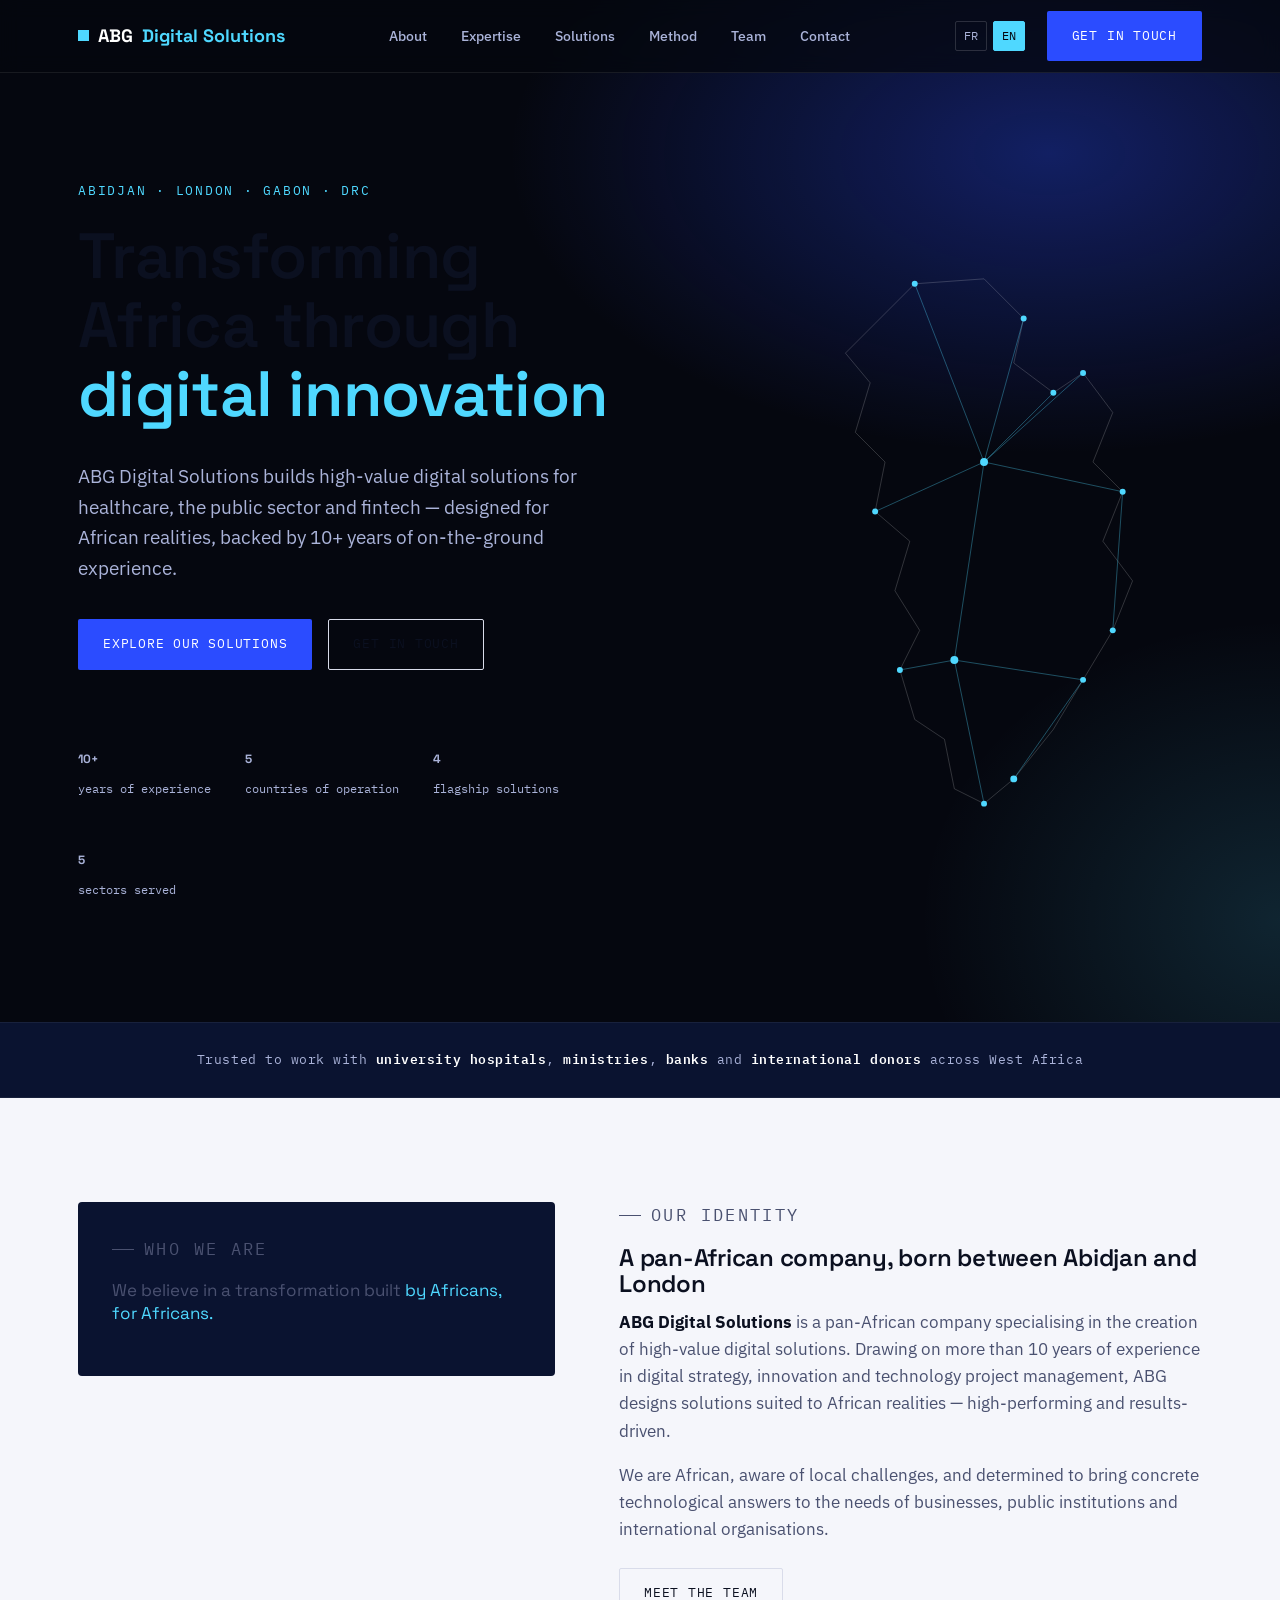
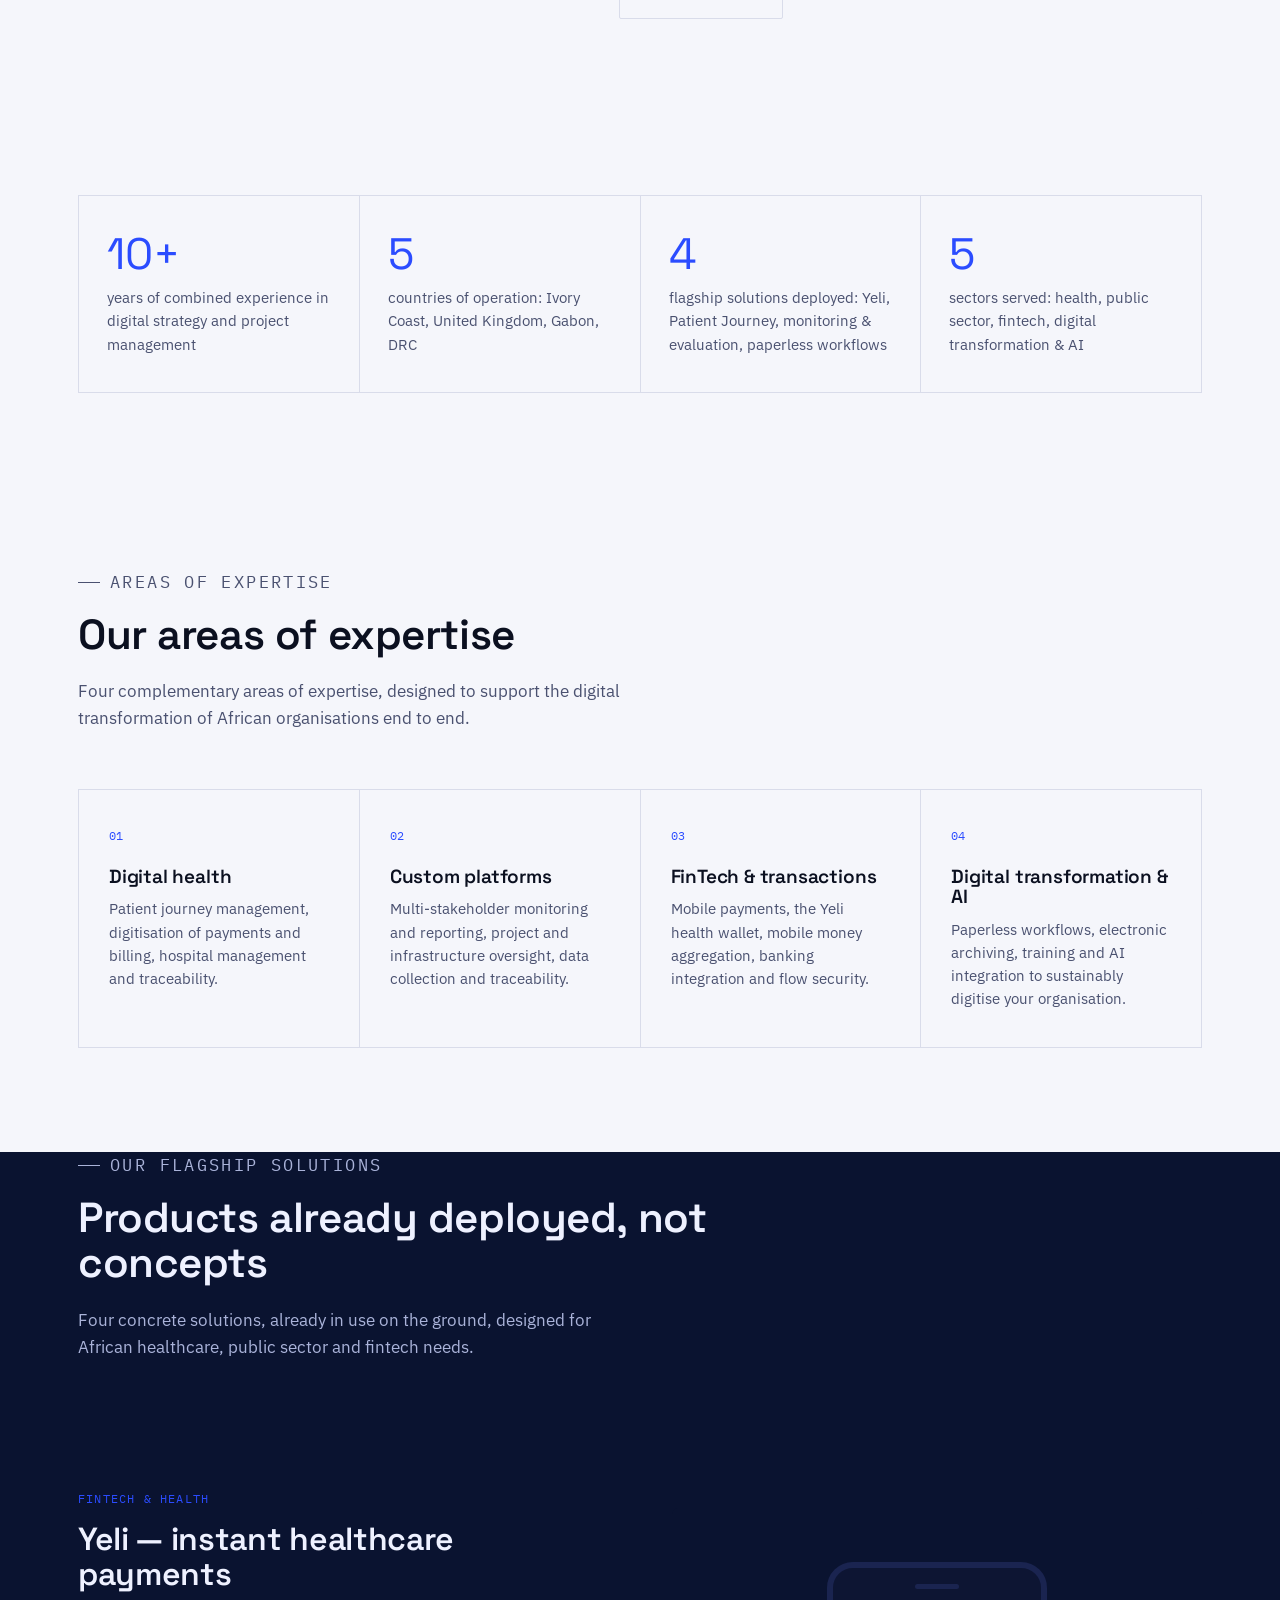
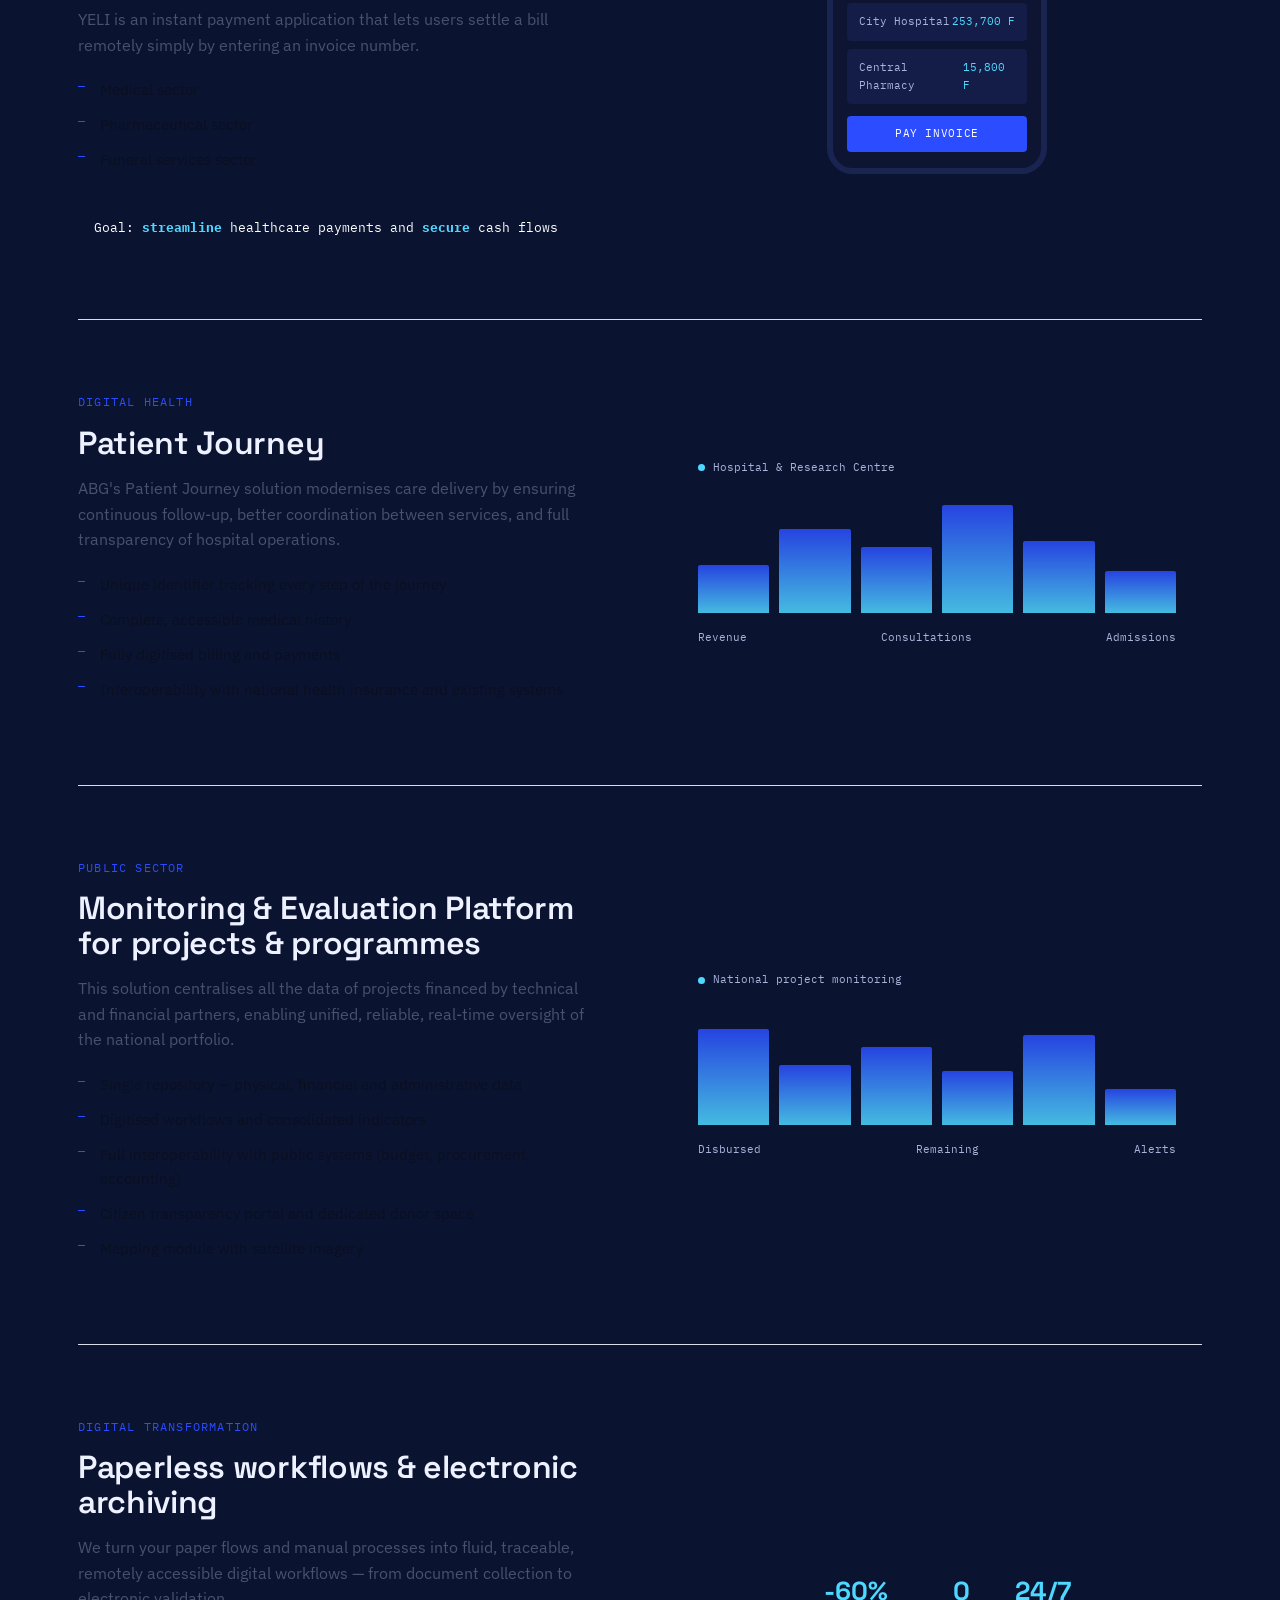
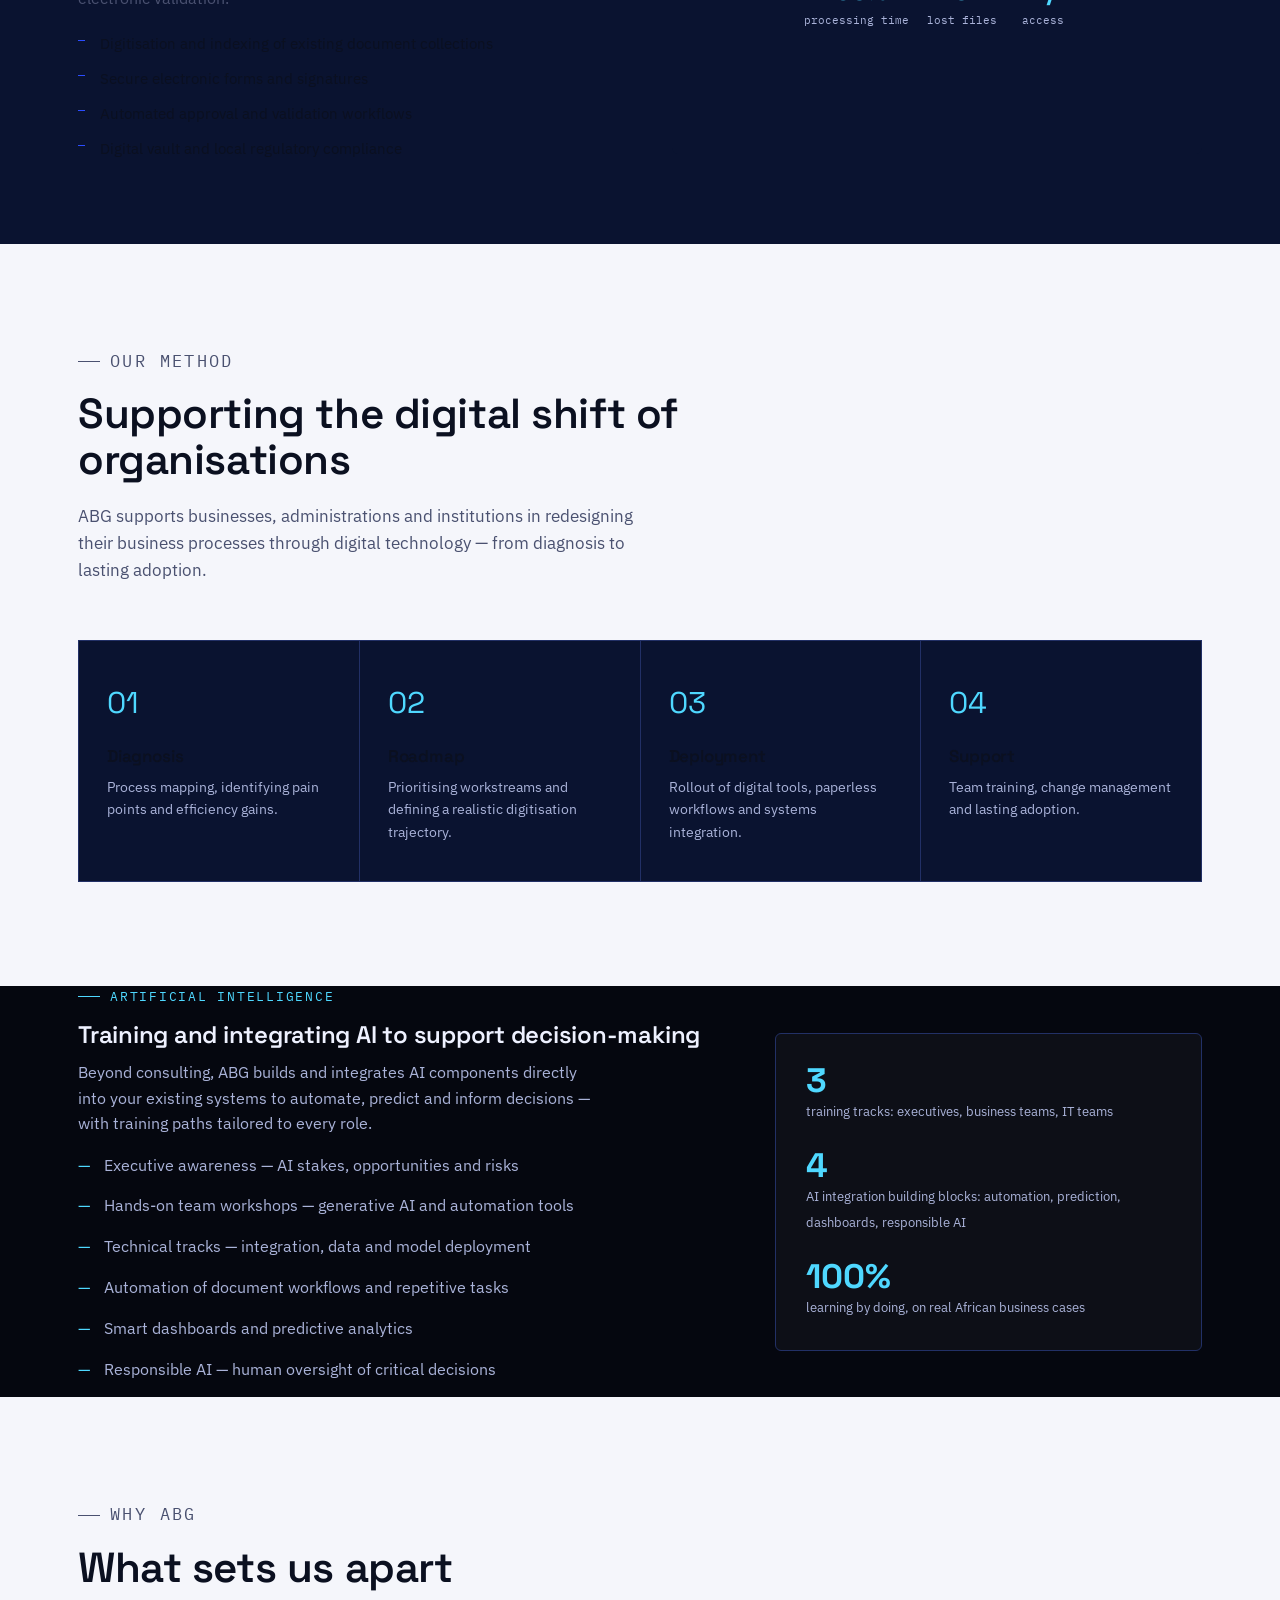
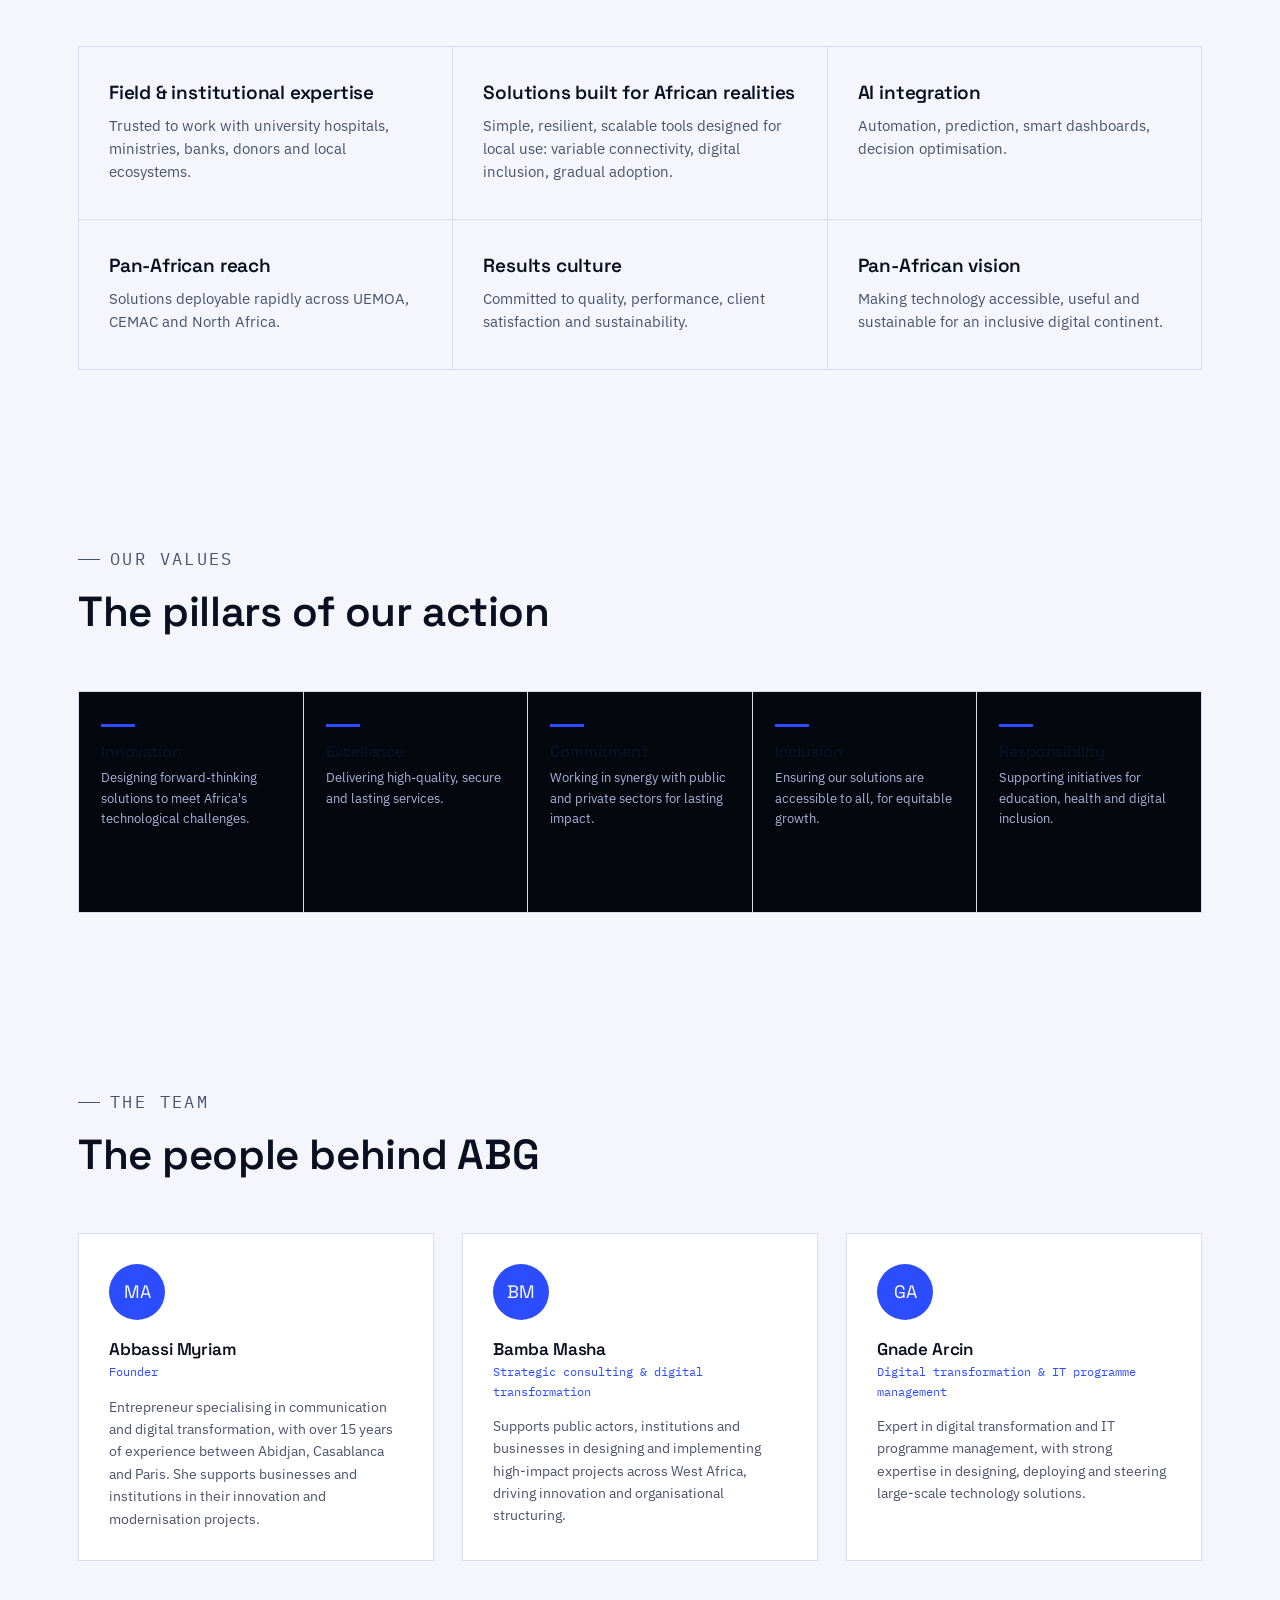
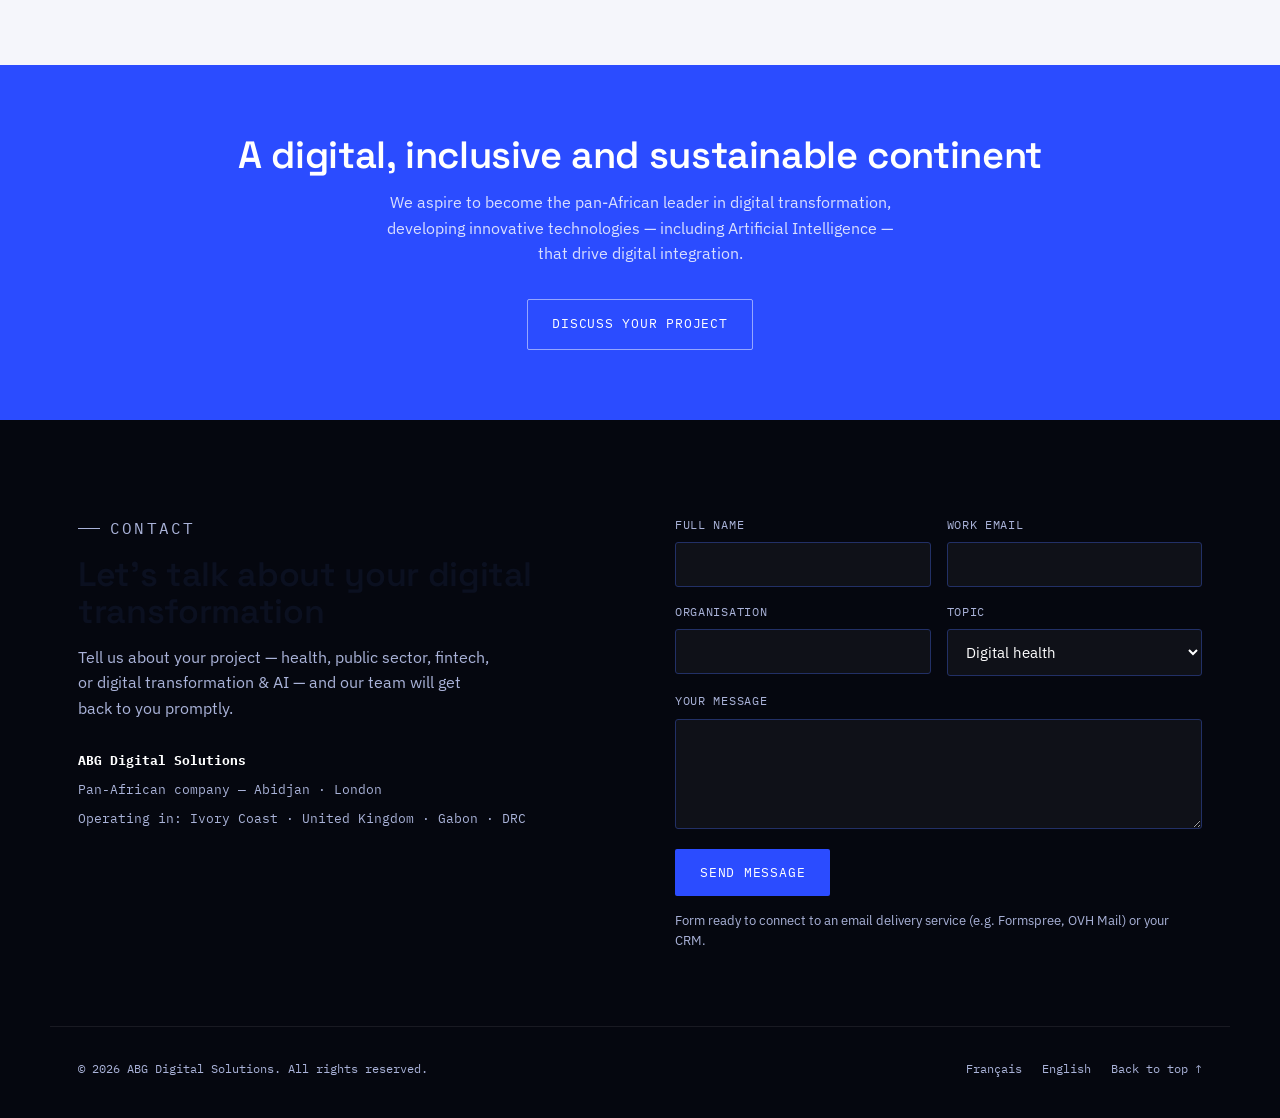
==== en/index.html @ d310ba2c "Add files via upload" ====
<!DOCTYPE html>
<html lang="en">
<head>
<meta charset="UTF-8">
<meta name="viewport" content="width=device-width, initial-scale=1">
<title>ABG Digital Solutions — Pan-African Digital Transformation</title>
<meta name="description" content="ABG Digital Solutions builds high-value digital solutions for healthcare, the public sector and fintech across Africa: Yeli, Patient Journey, monitoring &amp; evaluation platforms, AI and paperless workflows.">
<meta name="keywords" content="digital transformation Africa, digital health Ivory Coast, Yeli payments, patient journey, paperless workflow, electronic archiving, AI Africa, ABG Digital Solutions, Abidjan">
<meta name="robots" content="index, follow">
<meta name="author" content="ABG Digital Solutions">
<link rel="canonical" href="https://www.abgdigitalsolutions.com/en/">
<link rel="alternate" hreflang="fr" href="https://www.abgdigitalsolutions.com/">
<link rel="alternate" hreflang="en" href="https://www.abgdigitalsolutions.com/en/">
<link rel="alternate" hreflang="x-default" href="https://www.abgdigitalsolutions.com/">

<!-- Open Graph -->
<meta property="og:type" content="website">
<meta property="og:site_name" content="ABG Digital Solutions">
<meta property="og:title" content="ABG Digital Solutions — Transforming Africa through Digital Innovation">
<meta property="og:description" content="Digital solutions for healthcare, the public sector and fintech in Africa: Yeli, Patient Journey, monitoring & evaluation, AI and paperless workflows.">
<meta property="og:url" content="https://www.abgdigitalsolutions.com/en/">
<meta property="og:locale" content="en_GB">
<meta property="og:locale:alternate" content="fr_FR">
<meta property="og:image" content="https://www.abgdigitalsolutions.com/assets/img/og-cover.jpg">

<!-- Twitter -->
<meta name="twitter:card" content="summary_large_image">
<meta name="twitter:title" content="ABG Digital Solutions — Transforming Africa through Digital Innovation">
<meta name="twitter:description" content="Digital solutions for healthcare, the public sector and fintech in Africa.">

<link rel="icon" href="/assets/favicon.svg" type="image/svg+xml">
<link rel="preconnect" href="https://fonts.googleapis.com">
<link rel="preconnect" href="https://fonts.gstatic.com" crossorigin>
<link href="https://fonts.googleapis.com/css2?family=Space+Grotesk:wght@500;600;700&family=IBM+Plex+Sans:wght@400;500;600&family=IBM+Plex+Mono:wght@400;500&display=swap" rel="stylesheet">
<link rel="stylesheet" href="/assets/css/style.css">

<script type="application/ld+json">
{
  "@context": "https://schema.org",
  "@type": "Organization",
  "name": "ABG Digital Solutions",
  "alternateName": "ABG",
  "url": "https://www.abgdigitalsolutions.com/en/",
  "logo": "https://www.abgdigitalsolutions.com/assets/img/logo.png",
  "description": "Pan-African company specialising in high-value digital solutions for healthcare, the public sector and fintech.",
  "areaServed": ["Ivory Coast", "United Kingdom", "Gabon", "DRC"],
  "sameAs": []
}
</script>
</head>
<body>

<a class="skip-link" href="#main" style="position:absolute;left:-9999px;top:0;background:#fff;padding:10px;z-index:999">Skip to content</a>

<header class="nav">
  <div class="container nav__inner">
    <a href="#top" class="nav__logo"><span class="nav__mark" aria-hidden="true"></span>ABG <span>Digital Solutions</span></a>
    <nav class="nav__links" aria-label="Main navigation">
      <a href="#about">About</a>
      <a href="#expertise">Expertise</a>
      <a href="#solutions">Solutions</a>
      <a href="#method">Method</a>
      <a href="#team">Team</a>
      <a href="#contact">Contact</a>
    </nav>
    <div class="nav__cta">
      <div class="nav__lang" aria-label="Language selection">
        <a href="/" hreflang="fr" lang="fr">FR</a>
        <a href="/en/" class="is-active" hreflang="en" lang="en">EN</a>
      </div>
      <a href="#contact" class="btn btn-primary">Get in touch</a>
      <button class="nav__toggle" aria-label="Open menu" aria-expanded="false">
        <span></span><span></span><span></span>
      </button>
    </div>
  </div>
</header>

<main id="main">

  <!-- HERO -->
  <section class="hero" id="top">
    <div class="container hero__grid">
      <div>
        <p class="hero__kicker">Abidjan · London · Gabon · DRC</p>
        <h1>Transforming Africa through <em>digital innovation</em></h1>
        <p class="hero__lead">ABG Digital Solutions builds high-value digital solutions for healthcare, the public sector and fintech — designed for African realities, backed by 10+ years of on-the-ground experience.</p>
        <div class="hero__ctas">
          <a href="#solutions" class="btn btn-primary">Explore our solutions</a>
          <a href="#contact" class="btn btn-ghost">Get in touch</a>
        </div>
        <div class="hero__stats">
          <div><strong><span data-count="10" data-suffix="+">10+</span></strong><span>years of experience</span></div>
          <div><strong><span data-count="5">5</span></strong><span>countries of operation</span></div>
          <div><strong><span data-count="4">4</span></strong><span>flagship solutions</span></div>
          <div><strong><span data-count="5">5</span></strong><span>sectors served</span></div>
        </div>
      </div>
      <div class="hero__art" aria-hidden="true">
        <svg class="africa-map" viewBox="0 0 520 560" xmlns="http://www.w3.org/2000/svg">
          <path class="outline" d="M230 20 L300 15 L340 55 L330 100 L370 130 L400 110 L430 150 L410 200 L440 230 L420 280 L450 320 L430 370 L400 420 L370 470 L330 520 L300 545 L270 530 L260 480 L230 460 L215 410 L235 370 L210 330 L225 280 L190 250 L200 200 L170 170 L185 120 L160 90 L190 60 Z"/>
          <g class="links">
            <path class="link" d="M230 20 L300 200 L270 400"/>
            <path class="link" d="M340 55 L300 200 L400 110"/>
            <path class="link" d="M300 200 L440 230 L430 370"/>
            <path class="link" d="M270 400 L400 420 L330 520"/>
            <path class="link" d="M215 410 L270 400 L300 545"/>
            <path class="link" d="M190 250 L300 200 L370 130"/>
          </g>
          <g class="nodes">
            <circle class="node node--pulse" cx="230" cy="20" r="3"/>
            <circle class="node node--pulse" cx="340" cy="55" r="3"/>
            <circle class="node node--pulse" cx="300" cy="200" r="4"/>
            <circle class="node node--pulse" cx="400" cy="110" r="3"/>
            <circle class="node node--pulse" cx="440" cy="230" r="3"/>
            <circle class="node node--pulse" cx="430" cy="370" r="3"/>
            <circle class="node node--pulse" cx="400" cy="420" r="3"/>
            <circle class="node node--pulse" cx="330" cy="520" r="3.5"/>
            <circle class="node node--pulse" cx="270" cy="400" r="4"/>
            <circle class="node node--pulse" cx="215" cy="410" r="3"/>
            <circle class="node node--pulse" cx="190" cy="250" r="3"/>
            <circle class="node node--pulse" cx="370" cy="130" r="3"/>
            <circle class="node node--pulse" cx="300" cy="545" r="3"/>
          </g>
        </svg>
      </div>
    </div>
  </section>

  <div class="trust"><div class="container">Trusted to work with <b>university hospitals</b>, <b>ministries</b>, <b>banks</b> and <b>international donors</b> across West Africa</div></div>

  <!-- ABOUT -->
  <section class="section" id="about">
    <div class="container about">
      <div class="about__figure" data-reveal>
        <p class="eyebrow on-dark">Who we are</p>
        <p class="about__quote">We believe in a transformation built <span>by Africans, for Africans.</span></p>
      </div>
      <div data-reveal>
        <p class="eyebrow">Our identity</p>
        <h2>A pan-African company, born between Abidjan and London</h2>
        <p><strong>ABG Digital Solutions</strong> is a pan-African company specialising in the creation of high-value digital solutions. Drawing on more than 10 years of experience in digital strategy, innovation and technology project management, ABG designs solutions suited to African realities — high-performing and results-driven.</p>
        <p>We are African, aware of local challenges, and determined to bring concrete technological answers to the needs of businesses, public institutions and international organisations.</p>
        <a href="#team" class="btn btn-ghost" style="margin-top:8px;">Meet the team</a>
      </div>
    </div>
  </section>

  <!-- STATS -->
  <section class="section--tight" data-reveal>
    <div class="container">
      <div class="stat-strip">
        <div class="stat-strip__item"><div class="stat-strip__num">10+</div><div class="stat-strip__label">years of combined experience in digital strategy and project management</div></div>
        <div class="stat-strip__item"><div class="stat-strip__num">5</div><div class="stat-strip__label">countries of operation: Ivory Coast, United Kingdom, Gabon, DRC</div></div>
        <div class="stat-strip__item"><div class="stat-strip__num">4</div><div class="stat-strip__label">flagship solutions deployed: Yeli, Patient Journey, monitoring &amp; evaluation, paperless workflows</div></div>
        <div class="stat-strip__item"><div class="stat-strip__num">5</div><div class="stat-strip__label">sectors served: health, public sector, fintech, digital transformation &amp; AI</div></div>
      </div>
    </div>
  </section>

  <!-- EXPERTISE -->
  <section class="section" id="expertise">
    <div class="container">
      <div class="section-head" data-reveal>
        <p class="eyebrow">Areas of expertise</p>
        <h2>Our areas of expertise</h2>
        <p>Four complementary areas of expertise, designed to support the digital transformation of African organisations end to end.</p>
      </div>
      <div class="grid-4" data-reveal>
        <div class="expert-card"><span class="num">01</span><h3>Digital health</h3><p>Patient journey management, digitisation of payments and billing, hospital management and traceability.</p></div>
        <div class="expert-card"><span class="num">02</span><h3>Custom platforms</h3><p>Multi-stakeholder monitoring and reporting, project and infrastructure oversight, data collection and traceability.</p></div>
        <div class="expert-card"><span class="num">03</span><h3>FinTech &amp; transactions</h3><p>Mobile payments, the Yeli health wallet, mobile money aggregation, banking integration and flow security.</p></div>
        <div class="expert-card"><span class="num">04</span><h3>Digital transformation &amp; AI</h3><p>Paperless workflows, electronic archiving, training and AI integration to sustainably digitise your organisation.</p></div>
      </div>
    </div>
  </section>

  <!-- SOLUTIONS -->
  <section class="section--dark on-dark" id="solutions">
    <div class="container">
      <div class="section-head on-dark" data-reveal>
        <p class="eyebrow">Our flagship solutions</p>
        <h2>Products already deployed, not concepts</h2>
        <p>Four concrete solutions, already in use on the ground, designed for African healthcare, public sector and fintech needs.</p>
      </div>

      <div class="solution" data-reveal>
        <div class="solution__content">
          <span class="solution__tag">FinTech &amp; health</span>
          <h3>Yeli — instant healthcare payments</h3>
          <p>YELI is an instant payment application that lets users settle a bill remotely simply by entering an invoice number.</p>
          <ul>
            <li>Medical sector</li>
            <li>Pharmaceutical sector</li>
            <li>Funeral services sector</li>
          </ul>
          <span class="solution__badge">Goal: <b>streamline</b> healthcare payments and <b>secure</b> cash flows</span>
        </div>
        <div class="solution__visual mock">
          <div class="mock-phone">
            <div class="mock-phone__notch"></div>
            <div class="mock-phone__row"><span>City Hospital</span><span>253,700 F</span></div>
            <div class="mock-phone__row"><span>Central Pharmacy</span><span>15,800 F</span></div>
            <div class="mock-phone__pay">PAY INVOICE</div>
          </div>
        </div>
      </div>

      <div class="solution" data-reveal>
        <div class="solution__content">
          <span class="solution__tag">Digital health</span>
          <h3>Patient Journey</h3>
          <p>ABG's Patient Journey solution modernises care delivery by ensuring continuous follow-up, better coordination between services, and full transparency of hospital operations.</p>
          <ul>
            <li>Unique identifier tracking every step of the journey</li>
            <li>Complete, accessible medical history</li>
            <li>Fully digitised billing and payments</li>
            <li>Interoperability with national health insurance and existing systems</li>
          </ul>
        </div>
        <div class="solution__visual mock">
          <div class="mock-dash">
            <div class="mock-dash__bar"><span class="mock-dash__dot"></span>Hospital &amp; Research Centre</div>
            <div class="mock-dash__cols"><i style="height:40%"></i><i style="height:70%"></i><i style="height:55%"></i><i style="height:90%"></i><i style="height:60%"></i><i style="height:35%"></i></div>
            <div class="mock-dash__foot"><span>Revenue</span><span>Consultations</span><span>Admissions</span></div>
          </div>
        </div>
      </div>

      <div class="solution" data-reveal>
        <div class="solution__content">
          <span class="solution__tag">Public sector</span>
          <h3>Monitoring &amp; Evaluation Platform for projects &amp; programmes</h3>
          <p>This solution centralises all the data of projects financed by technical and financial partners, enabling unified, reliable, real-time oversight of the national portfolio.</p>
          <ul>
            <li>Single repository — physical, financial and administrative data</li>
            <li>Digitised workflows and consolidated indicators</li>
            <li>Full interoperability with public systems (budget, procurement, accounting)</li>
            <li>Citizen transparency portal and dedicated donor space</li>
            <li>Mapping module with satellite imagery</li>
          </ul>
        </div>
        <div class="solution__visual mock">
          <div class="mock-dash">
            <div class="mock-dash__bar"><span class="mock-dash__dot"></span>National project monitoring</div>
            <div class="mock-dash__cols"><i style="height:80%"></i><i style="height:50%"></i><i style="height:65%"></i><i style="height:45%"></i><i style="height:75%"></i><i style="height:30%"></i></div>
            <div class="mock-dash__foot"><span>Disbursed</span><span>Remaining</span><span>Alerts</span></div>
          </div>
        </div>
      </div>

      <div class="solution" data-reveal>
        <div class="solution__content">
          <span class="solution__tag">Digital transformation</span>
          <h3>Paperless workflows &amp; electronic archiving</h3>
          <p>We turn your paper flows and manual processes into fluid, traceable, remotely accessible digital workflows — from document collection to electronic validation.</p>
          <ul>
            <li>Digitisation and indexing of existing document collections</li>
            <li>Secure electronic forms and signatures</li>
            <li>Automated approval and validation workflows</li>
            <li>Digital vault and local regulatory compliance</li>
          </ul>
        </div>
        <div class="solution__visual mock">
          <div class="mock-dash" style="text-align:center">
            <div style="display:flex;gap:18px;justify-content:center;margin-top:12px;">
              <div><strong style="font-family:var(--font-display);font-size:26px;color:var(--cyan-400);display:block;">-60%</strong><span style="color:var(--text-on-dark-dim)">processing time</span></div>
              <div><strong style="font-family:var(--font-display);font-size:26px;color:var(--cyan-400);display:block;">0</strong><span style="color:var(--text-on-dark-dim)">lost files</span></div>
              <div><strong style="font-family:var(--font-display);font-size:26px;color:var(--cyan-400);display:block;">24/7</strong><span style="color:var(--text-on-dark-dim)">access</span></div>
            </div>
          </div>
        </div>
      </div>
    </div>
  </section>

  <!-- METHOD / PROCESS -->
  <section class="section" id="method">
    <div class="container">
      <div class="section-head" data-reveal>
        <p class="eyebrow">Our method</p>
        <h2>Supporting the digital shift of organisations</h2>
        <p>ABG supports businesses, administrations and institutions in redesigning their business processes through digital technology — from diagnosis to lasting adoption.</p>
      </div>
      <div class="process" data-reveal>
        <div class="process__step"><div class="process__num">01</div><h4>Diagnosis</h4><p>Process mapping, identifying pain points and efficiency gains.</p></div>
        <div class="process__step"><div class="process__num">02</div><h4>Roadmap</h4><p>Prioritising workstreams and defining a realistic digitisation trajectory.</p></div>
        <div class="process__step"><div class="process__num">03</div><h4>Deployment</h4><p>Rollout of digital tools, paperless workflows and systems integration.</p></div>
        <div class="process__step"><div class="process__num">04</div><h4>Support</h4><p>Team training, change management and lasting adoption.</p></div>
      </div>
    </div>
  </section>

  <!-- AI -->
  <section class="section--ink on-dark">
    <div class="container benefits">
      <div data-reveal>
        <p class="eyebrow on-dark">Artificial intelligence</p>
        <h2>Training and integrating AI to support decision-making</h2>
        <p style="color:var(--text-on-dark-dim);font-size:16px;max-width:520px;">Beyond consulting, ABG builds and integrates AI components directly into your existing systems to automate, predict and inform decisions — with training paths tailored to every role.</p>
        <ul class="benefits__list">
          <li>Executive awareness — AI stakes, opportunities and risks</li>
          <li>Hands-on team workshops — generative AI and automation tools</li>
          <li>Technical tracks — integration, data and model deployment</li>
          <li>Automation of document workflows and repetitive tasks</li>
          <li>Smart dashboards and predictive analytics</li>
          <li>Responsible AI — human oversight of critical decisions</li>
        </ul>
      </div>
      <div class="benefits__panel" data-reveal>
        <div class="figure"><strong>3</strong><span>training tracks: executives, business teams, IT teams</span></div>
        <div class="figure"><strong>4</strong><span>AI integration building blocks: automation, prediction, dashboards, responsible AI</span></div>
        <div class="figure"><strong>100%</strong><span>learning by doing, on real African business cases</span></div>
      </div>
    </div>
  </section>

  <!-- VALUE PROP -->
  <section class="section" id="value">
    <div class="container">
      <div class="section-head" data-reveal>
        <p class="eyebrow">Why ABG</p>
        <h2>What sets us apart</h2>
      </div>
      <div class="grid-3" data-reveal>
        <div class="expert-card"><h3>Field &amp; institutional expertise</h3><p>Trusted to work with university hospitals, ministries, banks, donors and local ecosystems.</p></div>
        <div class="expert-card"><h3>Solutions built for African realities</h3><p>Simple, resilient, scalable tools designed for local use: variable connectivity, digital inclusion, gradual adoption.</p></div>
        <div class="expert-card"><h3>AI integration</h3><p>Automation, prediction, smart dashboards, decision optimisation.</p></div>
        <div class="expert-card"><h3>Pan-African reach</h3><p>Solutions deployable rapidly across UEMOA, CEMAC and North Africa.</p></div>
        <div class="expert-card"><h3>Results culture</h3><p>Committed to quality, performance, client satisfaction and sustainability.</p></div>
        <div class="expert-card"><h3>Pan-African vision</h3><p>Making technology accessible, useful and sustainable for an inclusive digital continent.</p></div>
      </div>
    </div>
  </section>

  <!-- VALUES -->
  <section class="section--tight">
    <div class="container">
      <div class="section-head" data-reveal>
        <p class="eyebrow">Our values</p>
        <h2>The pillars of our action</h2>
      </div>
      <div class="grid-5" data-reveal>
        <div class="value-card"><div><div class="bar"></div><h4>Innovation</h4><p>Designing forward-thinking solutions to meet Africa's technological challenges.</p></div></div>
        <div class="value-card"><div><div class="bar"></div><h4>Excellence</h4><p>Delivering high-quality, secure and lasting services.</p></div></div>
        <div class="value-card"><div><div class="bar"></div><h4>Commitment</h4><p>Working in synergy with public and private sectors for lasting impact.</p></div></div>
        <div class="value-card"><div><div class="bar"></div><h4>Inclusion</h4><p>Ensuring our solutions are accessible to all, for equitable growth.</p></div></div>
        <div class="value-card"><div><div class="bar"></div><h4>Responsibility</h4><p>Supporting initiatives for education, health and digital inclusion.</p></div></div>
      </div>
    </div>
  </section>

  <!-- TEAM -->
  <section class="section" id="team">
    <div class="container">
      <div class="section-head" data-reveal>
        <p class="eyebrow">The team</p>
        <h2>The people behind ABG</h2>
      </div>
      <div class="team" data-reveal>
        <div class="team-card">
          <div class="team-card__avatar">MA</div>
          <h4>Abbassi Myriam</h4>
          <span class="role">Founder</span>
          <p>Entrepreneur specialising in communication and digital transformation, with over 15 years of experience between Abidjan, Casablanca and Paris. She supports businesses and institutions in their innovation and modernisation projects.</p>
        </div>
        <div class="team-card">
          <div class="team-card__avatar">BM</div>
          <h4>Bamba Masha</h4>
          <span class="role">Strategic consulting &amp; digital transformation</span>
          <p>Supports public actors, institutions and businesses in designing and implementing high-impact projects across West Africa, driving innovation and organisational structuring.</p>
        </div>
        <div class="team-card">
          <div class="team-card__avatar">GA</div>
          <h4>Gnade Arcin</h4>
          <span class="role">Digital transformation &amp; IT programme management</span>
          <p>Expert in digital transformation and IT programme management, with strong expertise in designing, deploying and steering large-scale technology solutions.</p>
        </div>
      </div>
    </div>
  </section>

  <!-- CTA BAND -->
  <section class="cta-band" data-reveal>
    <div class="container">
      <h2>A digital, inclusive and sustainable continent</h2>
      <p>We aspire to become the pan-African leader in digital transformation, developing innovative technologies — including Artificial Intelligence — that drive digital integration.</p>
      <a href="#contact" class="btn btn-ghost">Discuss your project</a>
    </div>
  </section>

  <!-- CONTACT / FOOTER -->
  <footer class="footer" id="contact">
    <div class="container footer__grid">
      <div class="footer__intro" data-reveal>
        <p class="eyebrow on-dark">Contact</p>
        <h2>Let's talk about your digital transformation</h2>
        <p>Tell us about your project — health, public sector, fintech, or digital transformation &amp; AI — and our team will get back to you promptly.</p>
        <div class="footer__meta">
          <div><b>ABG Digital Solutions</b></div>
          <div>Pan-African company — Abidjan · London</div>
          <div>Operating in: Ivory Coast · United Kingdom · Gabon · DRC</div>
        </div>
      </div>
      <div data-reveal>
        <form id="contact-form" data-mailto="contact@abgdigitalsolutions.com" data-success-text="Opening your mail client…" data-error-text="Something went wrong, please try again.">
          <div class="form-row">
            <div class="field">
              <label for="name">Full name</label>
              <input id="name" name="name" type="text" required autocomplete="name">
            </div>
            <div class="field">
              <label for="email">Work email</label>
              <input id="email" name="email" type="email" required autocomplete="email">
            </div>
          </div>
          <div class="form-row">
            <div class="field">
              <label for="org">Organisation</label>
              <input id="org" name="org" type="text" autocomplete="organization">
            </div>
            <div class="field">
              <label for="topic">Topic</label>
              <select id="topic" name="topic">
                <option>Digital health</option>
                <option>Public sector</option>
                <option>FinTech</option>
                <option>Digital transformation &amp; AI</option>
                <option>Other</option>
              </select>
            </div>
          </div>
          <div class="field" style="margin-bottom:20px;">
            <label for="message">Your message</label>
            <textarea id="message" name="message" required></textarea>
          </div>
          <button type="submit" class="btn btn-primary">Send message</button>
          <p class="form-status form-note" role="status" aria-live="polite"></p>
          <p class="form-note">Form ready to connect to an email delivery service (e.g. Formspree, OVH Mail) or your CRM.</p>
        </form>
      </div>
    </div>

    <div class="container footer__bottom">
      <span>© <span id="year"></span> ABG Digital Solutions. All rights reserved.</span>
      <div class="footer__links">
        <a href="/">Français</a>
        <a href="/en/">English</a>
        <a href="#top">Back to top ↑</a>
      </div>
    </div>
  </footer>

</main>

<script>document.getElementById("year").textContent = new Date().getFullYear();</script>
<script src="/assets/js/main.js"></script>
</body>
</html>
---- assets/css/style.css ----
/* =========================================================
   ABG Digital Solutions — site vitrine
   Design tokens
   ========================================================= */
:root{
  --ink:            #05070f;
  --navy-900:       #0a1330;
  --navy-800:       #101c47;
  --navy-700:       #172758;
  --blue-600:       #2b4cff;
  --blue-500:       #4a63ff;
  --cyan-400:       #4fd8ff;
  --paper:          #f5f6fb;
  --paper-dim:      #e9ebf4;
  --line:           #223066;
  --line-soft:      #d9dcea;
  --text-on-dark:   #eef1ff;
  --text-on-dark-dim: #aab3d9;
  --text-ink:       #0b1020;
  --text-ink-dim:   #4a5170;

  --font-display: 'Space Grotesk', 'Helvetica Neue', Arial, sans-serif;
  --font-body:    'IBM Plex Sans', 'Helvetica Neue', Arial, sans-serif;
  --font-mono:    'IBM Plex Mono', 'SFMono-Regular', Consolas, monospace;

  --container: 1180px;
  --radius: 4px;
  --ease: cubic-bezier(.16,.8,.28,1);
}

*,*::before,*::after{ box-sizing:border-box; }
html{ scroll-behavior:smooth; }
@media (prefers-reduced-motion: reduce){
  html{ scroll-behavior:auto; }
  *,*::before,*::after{ animation-duration:.001ms !important; animation-iteration-count:1 !important; transition-duration:.001ms !important; scroll-behavior:auto !important; }
}

body{
  margin:0;
  background:var(--paper);
  color:var(--text-ink);
  font-family:var(--font-body);
  font-size:16px;
  line-height:1.6;
  -webkit-font-smoothing:antialiased;
}

h1,h2,h3,h4{
  font-family:var(--font-display);
  font-weight:600;
  line-height:1.08;
  letter-spacing:-.01em;
  margin:0 0 .5em;
  color:var(--text-ink);
}
.on-dark h1,.on-dark h2,.on-dark h3,.on-dark h4{ color:var(--text-on-dark); }

p{ margin:0 0 1em; }
a{ color:inherit; text-decoration:none; }
img,svg{ display:block; max-width:100%; }
ul{ margin:0; padding:0; list-style:none; }
button{ font-family:inherit; cursor:pointer; }

.container{ width:100%; max-width:var(--container); margin:0 auto; padding:0 28px; }

.eyebrow{
  font-family:var(--font-mono);
  font-size:12.5px;
  letter-spacing:.14em;
  text-transform:uppercase;
  color:var(--blue-500);
  display:flex;
  align-items:center;
  gap:10px;
  margin:0 0 16px;
}
.on-dark .eyebrow{ color:var(--cyan-400); }
.eyebrow::before{
  content:"";
  width:22px; height:1px;
  background:currentColor;
  display:block;
}

.section{ padding:104px 0; }
.section--tight{ padding:72px 0; }
.section--dark{ background:var(--navy-900); }
.section--ink{ background:var(--ink); }
.section-head{ max-width:640px; margin-bottom:56px; }
.section-head h2{ font-size:clamp(28px,3.4vw,42px); }
.section-head p{ color:var(--text-ink-dim); font-size:17px; max-width:560px; }
.on-dark .section-head p{ color:var(--text-on-dark-dim); }

/* ---------- Buttons ---------- */
.btn{
  display:inline-flex; align-items:center; gap:10px;
  font-family:var(--font-mono);
  font-size:13px; letter-spacing:.06em; text-transform:uppercase;
  padding:14px 24px;
  border-radius:2px;
  border:1px solid transparent;
  transition:transform .25s var(--ease), background .25s, border-color .25s, color .25s;
  white-space:nowrap;
}
.btn:hover{ transform:translateY(-2px); }
.btn-primary{ background:var(--blue-600); color:#fff; }
.btn-primary:hover{ background:var(--blue-500); }
.btn-ghost{ border-color:var(--line-soft); color:var(--text-ink); }
.btn-ghost:hover{ border-color:var(--blue-600); color:var(--blue-600); }
.on-dark .btn-ghost{ border-color:var(--line); color:var(--text-on-dark); }
.on-dark .btn-ghost:hover{ border-color:var(--cyan-400); color:var(--cyan-400); }

/* ---------- Nav ---------- */
.nav{
  position:fixed; top:0; left:0; right:0; z-index:100;
  background:rgba(5,7,15,.72);
  backdrop-filter:blur(10px);
  border-bottom:1px solid rgba(255,255,255,.08);
}
.nav__inner{
  display:flex; align-items:center; justify-content:space-between;
  height:72px;
}
.nav__logo{
  font-family:var(--font-display); font-weight:700; font-size:18px;
  color:#fff; display:flex; align-items:center; gap:9px;
}
.nav__logo span{ color:var(--cyan-400); }
.nav__mark{ width:11px; height:11px; background:var(--cyan-400); display:inline-block; }
.nav__links{ display:flex; align-items:center; gap:34px; }
.nav__links a{
  color:var(--text-on-dark-dim); font-size:14px; font-weight:500;
  transition:color .2s;
}
.nav__links a:hover{ color:#fff; }
.nav__lang{ display:flex; align-items:center; gap:6px; font-family:var(--font-mono); font-size:12px; }
.nav__lang a{
  color:var(--text-on-dark-dim); padding:4px 8px; border:1px solid rgba(255,255,255,.15); border-radius:2px;
}
.nav__lang a.is-active{ color:var(--ink); background:var(--cyan-400); border-color:var(--cyan-400); }
.nav__toggle{
  display:none; background:none; border:none; width:32px; height:24px; position:relative;
}
.nav__toggle span{
  position:absolute; left:0; right:0; height:2px; background:#fff; transition:.25s;
}
.nav__toggle span:nth-child(1){ top:0; }
.nav__toggle span:nth-child(2){ top:11px; }
.nav__toggle span:nth-child(3){ top:22px; }
.nav__cta{ display:flex; align-items:center; gap:22px; }

/* ---------- Hero ---------- */
.hero{
  position:relative;
  background:var(--ink);
  color:var(--text-on-dark);
  padding:180px 0 120px;
  overflow:hidden;
  isolation:isolate;
}
.hero::before{
  content:"";
  position:absolute; inset:0;
  background:
    radial-gradient(ellipse 900px 500px at 82% 15%, rgba(43,76,255,.35), transparent 60%),
    radial-gradient(ellipse 600px 500px at 100% 90%, rgba(79,216,255,.14), transparent 60%);
  z-index:-1;
}
.hero__grid{
  display:grid; grid-template-columns:1.05fr .95fr; gap:40px; align-items:center;
}
.hero__kicker{
  font-family:var(--font-mono); font-size:12.5px; letter-spacing:.14em; text-transform:uppercase;
  color:var(--cyan-400); margin-bottom:22px;
}
.hero h1{
  font-size:clamp(38px,5.2vw,64px);
  max-width:12.5em;
}
.hero h1 em{ font-style:normal; color:var(--cyan-400); }
.hero__lead{
  font-size:19px; color:var(--text-on-dark-dim); max-width:520px; margin:22px 0 36px;
}
.hero__ctas{ display:flex; gap:16px; flex-wrap:wrap; }
.hero__stats{
  display:flex; gap:34px; margin-top:64px; flex-wrap:wrap;
  font-family:var(--font-mono);
}
.hero__stats div{ min-width:110px; }
.hero__stats strong{ display:block; font-size:26px; color:#fff; font-family:var(--font-display); }
.hero__stats span{ font-size:12px; color:var(--text-on-dark-dim); }

.hero__art{ position:relative; }
.africa-map{ width:100%; height:auto; }
.africa-map .node{ fill:var(--cyan-400); }
.africa-map .node--pulse{ animation:pulse 3.2s ease-in-out infinite; }
.africa-map .node--pulse:nth-child(2n){ animation-delay:.6s; }
.africa-map .node--pulse:nth-child(3n){ animation-delay:1.2s; }
.africa-map .link{ stroke:rgba(79,216,255,.35); stroke-width:1; fill:none; }
.africa-map .outline{ stroke:rgba(255,255,255,.18); stroke-width:1; fill:none; }
@keyframes pulse{
  0%,100%{ opacity:.35; r:2.6; }
  50%{ opacity:1; r:4; }
}

/* ---------- Marquee / logos strip ---------- */
.trust{
  background:var(--navy-900); color:var(--text-on-dark-dim);
  padding:26px 0; border-top:1px solid rgba(255,255,255,.06); border-bottom:1px solid rgba(255,255,255,.06);
  font-family:var(--font-mono); font-size:13px; letter-spacing:.04em;
  text-align:center;
}
.trust b{ color:#fff; font-weight:600; }

/* ---------- About ---------- */
.about{ display:grid; grid-template-columns:.9fr 1.1fr; gap:64px; align-items:start; }
.about__figure{
  background:var(--navy-900); border-radius:var(--radius); padding:34px;
  position:relative; overflow:hidden;
}
.about__quote{
  font-family:var(--font-display); font-size:22px; color:#fff; line-height:1.35;
}
.about__quote span{ color:var(--cyan-400); }
.about p{ font-size:17px; color:var(--text-ink-dim); }
.about p strong{ color:var(--text-ink); }

/* ---------- Stat strip (numbers section) ---------- */
.stat-strip{
  display:grid; grid-template-columns:repeat(4,1fr); gap:1px;
  background:var(--line-soft); border:1px solid var(--line-soft);
}
.stat-strip__item{
  background:var(--paper); padding:36px 28px;
}
.stat-strip__num{
  font-family:var(--font-display); font-size:44px; color:var(--blue-600); line-height:1;
}
.stat-strip__label{ margin-top:10px; font-size:14.5px; color:var(--text-ink-dim); }

/* ---------- Expertise grid ---------- */
.grid-4{ display:grid; grid-template-columns:repeat(4,1fr); gap:1px; background:var(--line-soft); border:1px solid var(--line-soft); }
.grid-3{ display:grid; grid-template-columns:repeat(3,1fr); gap:1px; background:var(--line-soft); border:1px solid var(--line-soft); }
.expert-card{
  background:var(--paper); padding:36px 30px; transition:background .25s;
}
.expert-card:hover{ background:#fff; }
.expert-card .num{
  font-family:var(--font-mono); font-size:12px; color:var(--blue-600); margin-bottom:22px; display:block;
}
.expert-card h3{ font-size:19px; margin-bottom:10px; }
.expert-card p{ font-size:14.5px; color:var(--text-ink-dim); margin:0; }

/* ---------- Solutions (alternating rows) ---------- */
.solution{
  display:grid; grid-template-columns:1fr 1fr; gap:64px; align-items:center;
  padding:72px 0; border-bottom:1px solid var(--line-soft);
}
.solution:last-child{ border-bottom:none; }
.solution:nth-child(even) .solution__visual{ order:2; }
.solution__tag{
  font-family:var(--font-mono); font-size:12px; color:var(--blue-600);
  text-transform:uppercase; letter-spacing:.1em; margin-bottom:14px; display:block;
}
.solution h3{ font-size:clamp(24px,3vw,32px); margin-bottom:16px; }
.solution p{ color:var(--text-ink-dim); font-size:16px; }
.solution ul{ margin-top:20px; }
.solution ul li{
  position:relative; padding-left:22px; margin-bottom:11px; font-size:15px; color:var(--text-ink);
}
.solution ul li::before{
  content:""; position:absolute; left:0; top:8px; width:7px; height:1px; background:var(--blue-600);
}
.solution__badge{
  display:inline-block; margin-top:24px; padding:10px 16px; background:var(--navy-900); color:#fff;
  font-family:var(--font-mono); font-size:12.5px; border-radius:2px;
}
.solution__badge b{ color:var(--cyan-400); }

/* mock visuals */
.mock{
  background:var(--navy-900); border-radius:6px; padding:26px; position:relative; min-height:320px;
  display:flex; align-items:center; justify-content:center;
}
.mock-phone{
  width:220px; background:#0d1533; border:6px solid #1a2450; border-radius:26px; padding:16px 14px;
  color:#fff; font-family:var(--font-mono); font-size:11px;
}
.mock-phone__notch{ width:44px; height:5px; background:#1a2450; border-radius:3px; margin:0 auto 14px; }
.mock-phone__row{
  display:flex; justify-content:space-between; align-items:center;
  background:#131d47; border-radius:4px; padding:10px 12px; margin-bottom:8px;
}
.mock-phone__row span:first-child{ color:var(--text-on-dark-dim); }
.mock-phone__row span:last-child{ color:var(--cyan-400); }
.mock-phone__pay{
  margin-top:12px; text-align:center; background:var(--blue-600); border-radius:4px; padding:9px; color:#fff; font-size:11px; letter-spacing:.06em;
}
.mock-dash{ width:100%; color:#fff; font-family:var(--font-mono); font-size:11px; }
.mock-dash__bar{
  display:flex; align-items:center; gap:8px; margin-bottom:16px; color:var(--text-on-dark-dim);
}
.mock-dash__dot{ width:7px; height:7px; border-radius:50%; background:var(--cyan-400); }
.mock-dash__cols{ display:flex; align-items:flex-end; gap:10px; height:120px; margin-bottom:16px; }
.mock-dash__cols i{ flex:1; background:linear-gradient(180deg,var(--blue-600),var(--cyan-400)); border-radius:2px 2px 0 0; opacity:.85; }
.mock-dash__foot{ display:flex; justify-content:space-between; color:var(--text-on-dark-dim); }

/* ---------- Process ---------- */
.process{ display:grid; grid-template-columns:repeat(4,1fr); gap:1px; background:var(--line); border:1px solid var(--line); }
.process__step{ background:var(--navy-900); padding:38px 28px; color:var(--text-on-dark); }
.process__num{ font-family:var(--font-display); font-size:30px; color:var(--cyan-400); margin-bottom:20px; }
.process__step h4{ font-size:17px; margin-bottom:10px; }
.process__step p{ font-size:14px; color:var(--text-on-dark-dim); margin:0; }

/* ---------- Benefits (dematerialisation) ---------- */
.benefits{ display:grid; grid-template-columns:1.2fr .8fr; gap:56px; align-items:center; }
.benefits__list li{
  display:flex; gap:14px; margin-bottom:16px; font-size:15.5px; color:var(--text-on-dark-dim);
}
.benefits__list li::before{ content:"—"; color:var(--cyan-400); flex-shrink:0; }
.benefits__panel{
  background:rgba(255,255,255,.03); border:1px solid var(--line); border-radius:6px; padding:30px;
}
.benefits__panel .figure{ margin-bottom:26px; }
.benefits__panel .figure:last-child{ margin-bottom:0; }
.benefits__panel .figure strong{
  display:block; font-family:var(--font-display); font-size:34px; color:var(--cyan-400); line-height:1;
}
.benefits__panel .figure span{ font-size:13px; color:var(--text-on-dark-dim); }

/* ---------- Values ---------- */
.grid-5{ display:grid; grid-template-columns:repeat(5,1fr); gap:1px; background:var(--line-soft); border:1px solid var(--line-soft); }
.value-card{ background:var(--ink); color:#fff; padding:32px 22px; min-height:220px; display:flex; flex-direction:column; justify-content:space-between; }
.value-card h4{ font-size:16px; margin-bottom:8px; }
.value-card p{ font-size:13px; color:var(--text-on-dark-dim); margin:0; }
.value-card .bar{ width:34px; height:3px; background:var(--blue-600); margin-bottom:16px; }

/* ---------- Team ---------- */
.team{ display:grid; grid-template-columns:repeat(3,1fr); gap:28px; }
.team-card{ background:#fff; border:1px solid var(--line-soft); padding:30px; }
.team-card__avatar{
  width:56px; height:56px; border-radius:50%; background:var(--blue-600); color:#fff;
  display:flex; align-items:center; justify-content:center; font-family:var(--font-display); font-size:18px;
  margin-bottom:20px;
}
.team-card h4{ font-size:17px; margin-bottom:4px; }
.team-card .role{ font-family:var(--font-mono); font-size:12px; color:var(--blue-600); margin-bottom:14px; display:block; }
.team-card p{ font-size:14px; color:var(--text-ink-dim); margin:0; }

/* ---------- CTA band ---------- */
.cta-band{
  background:var(--blue-600); color:#fff; padding:70px 0; text-align:center;
}
.cta-band h2{ color:#fff; font-size:clamp(26px,3.4vw,38px); margin-bottom:14px; }
.cta-band p{ color:rgba(255,255,255,.82); max-width:520px; margin:0 auto 32px; }
.cta-band .btn-ghost{ border-color:rgba(255,255,255,.5); color:#fff; }
.cta-band .btn-ghost:hover{ border-color:#fff; }

/* ---------- Contact / footer ---------- */
.footer{ background:var(--ink); color:var(--text-on-dark-dim); padding:96px 0 40px; }
.footer__grid{ display:grid; grid-template-columns:1fr 1fr; gap:70px; margin-bottom:64px; }
.footer h2{ font-size:clamp(26px,3vw,34px); margin-bottom:14px; }
.footer__intro p{ color:var(--text-on-dark-dim); font-size:16px; max-width:420px; }
.footer__meta{ margin-top:30px; font-family:var(--font-mono); font-size:13px; }
.footer__meta div{ margin-bottom:8px; }
.footer__meta b{ color:#fff; }

.form-row{ display:grid; grid-template-columns:1fr 1fr; gap:16px; margin-bottom:16px; }
.field{ display:flex; flex-direction:column; gap:8px; }
.field label{ font-family:var(--font-mono); font-size:11.5px; letter-spacing:.06em; text-transform:uppercase; color:var(--text-on-dark-dim); }
.field input, .field textarea, .field select{
  background:rgba(255,255,255,.04); border:1px solid var(--line); color:#fff;
  padding:12px 14px; border-radius:3px; font-family:var(--font-body); font-size:14.5px;
  transition:border-color .2s;
}
.field input:focus, .field textarea:focus, .field select:focus{
  outline:none; border-color:var(--cyan-400);
}
.field textarea{ resize:vertical; min-height:110px; }
.form-note{ font-size:12.5px; color:var(--text-on-dark-dim); margin-top:14px; }

.footer__bottom{
  display:flex; justify-content:space-between; align-items:center; flex-wrap:wrap; gap:16px;
  padding-top:32px; border-top:1px solid rgba(255,255,255,.08);
  font-family:var(--font-mono); font-size:12px; color:var(--text-on-dark-dim);
}
.footer__bottom a{ color:var(--text-on-dark-dim); }
.footer__bottom a:hover{ color:#fff; }
.footer__links{ display:flex; gap:20px; }

/* ---------- Reveal on scroll ---------- */
[data-reveal]{ opacity:0; transform:translateY(18px); transition:opacity .7s var(--ease), transform .7s var(--ease); }
[data-reveal].is-visible{ opacity:1; transform:none; }

/* ---------- Focus visibility ---------- */
a:focus-visible, button:focus-visible, input:focus-visible, textarea:focus-visible{
  outline:2px solid var(--cyan-400); outline-offset:3px;
}

/* =========================================================
   Responsive
   ========================================================= */
@media (max-width:1024px){
  .about, .benefits{ grid-template-columns:1fr; }
  .grid-4, .stat-strip{ grid-template-columns:repeat(2,1fr); }
  .grid-3{ grid-template-columns:repeat(2,1fr); }
  .process{ grid-template-columns:repeat(2,1fr); }
  .grid-5{ grid-template-columns:repeat(3,1fr); }
  .team{ grid-template-columns:repeat(2,1fr); }
  .footer__grid{ grid-template-columns:1fr; gap:48px; }
  .hero__grid{ grid-template-columns:1fr; }
  .hero__art{ max-width:420px; }
}

@media (max-width:760px){
  .section{ padding:72px 0; }
  .nav__links, .nav__lang{ display:none; }
  .nav__toggle{ display:block; }
  .solution{ grid-template-columns:1fr; gap:32px; padding:48px 0; }
  .solution:nth-child(even) .solution__visual{ order:0; }
  .grid-4, .grid-3, .grid-5, .stat-strip, .process, .team{ grid-template-columns:1fr; }
  .form-row{ grid-template-columns:1fr; }
  .footer__bottom{ flex-direction:column; align-items:flex-start; }
  .hero{ padding:150px 0 80px; }
}
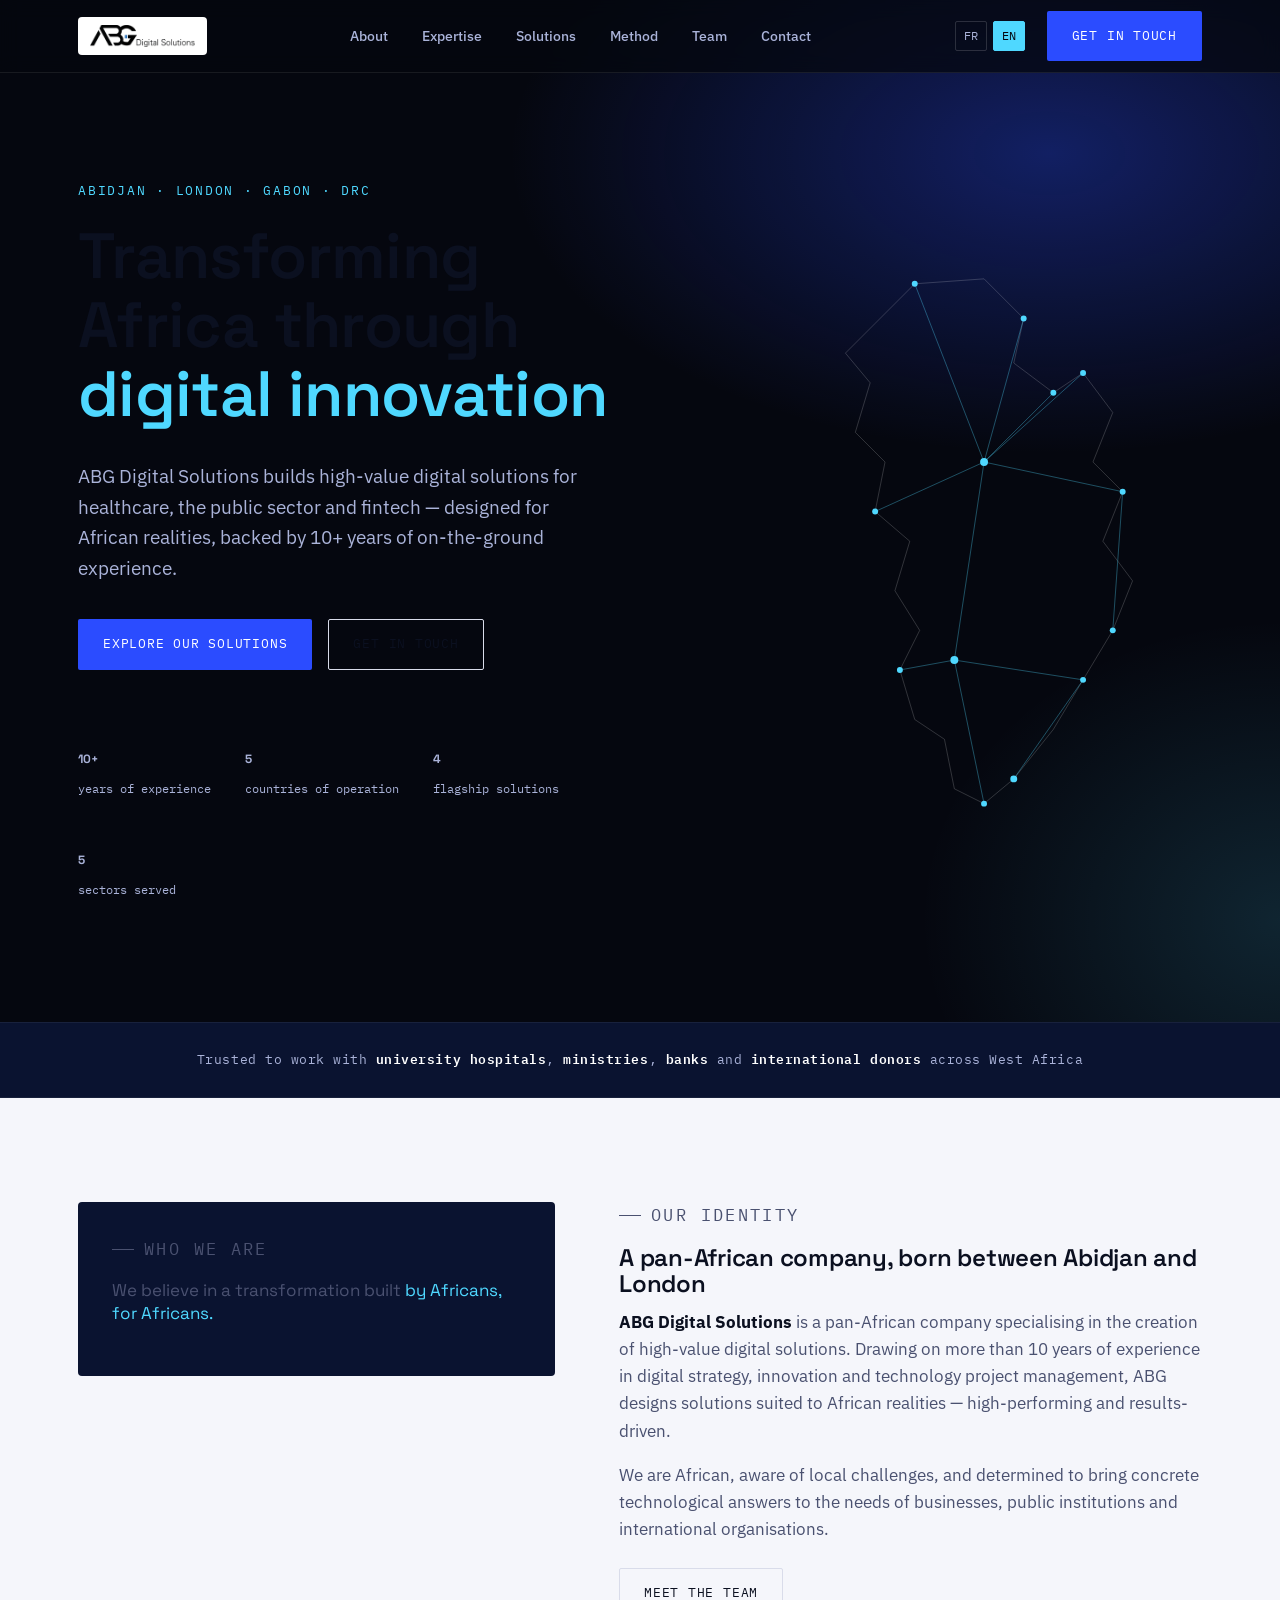
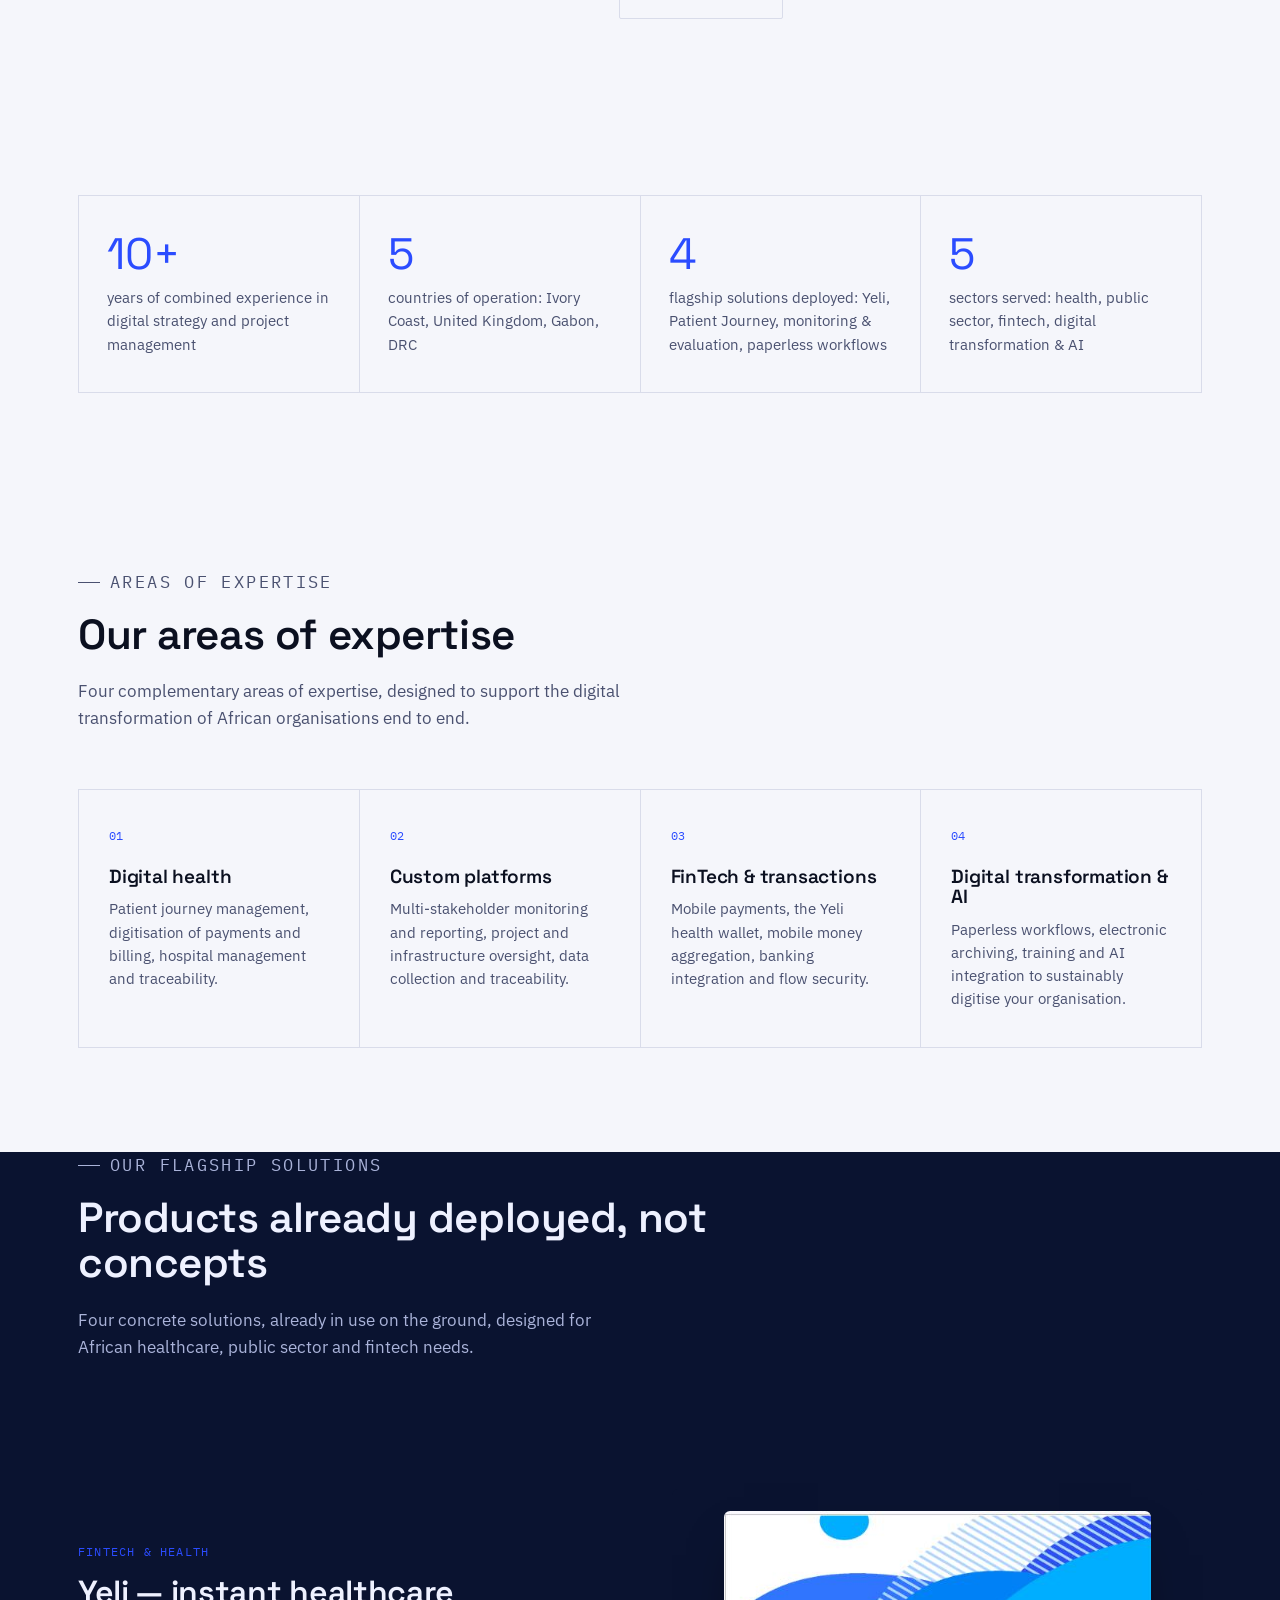
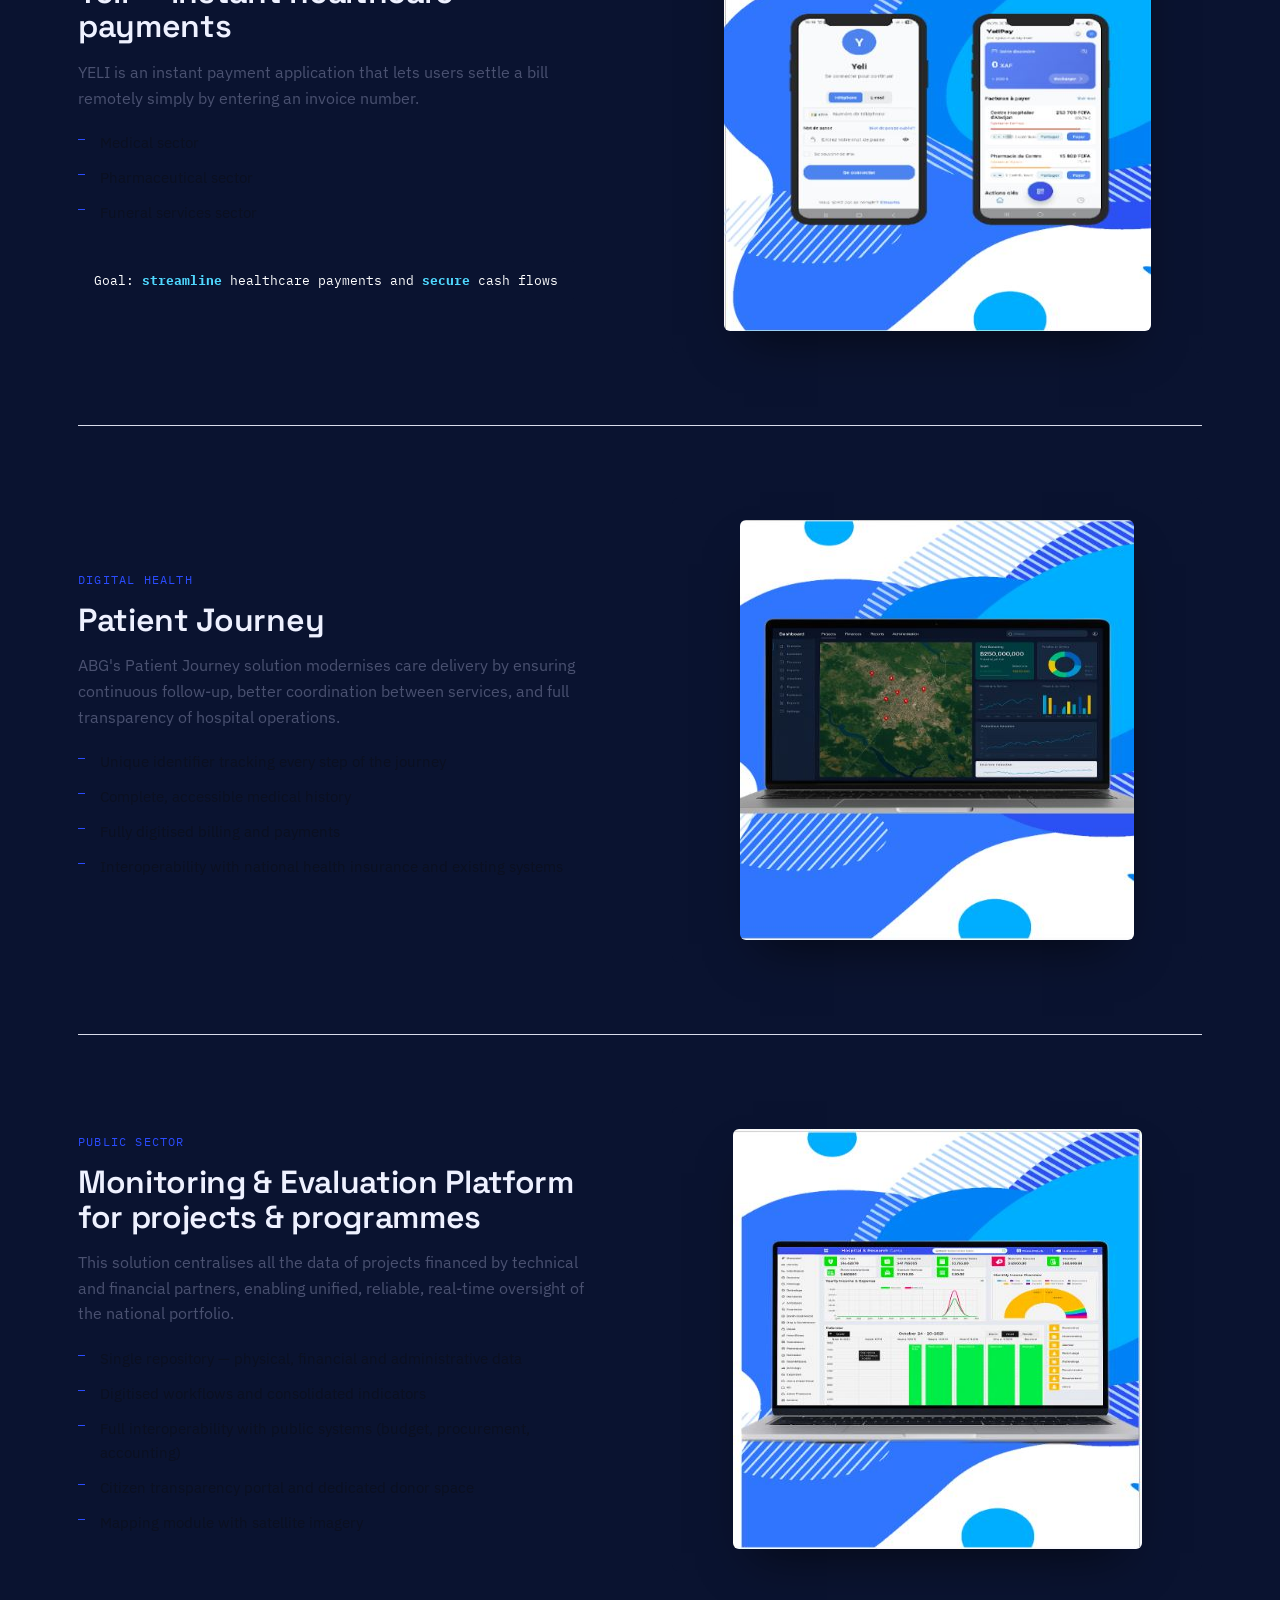
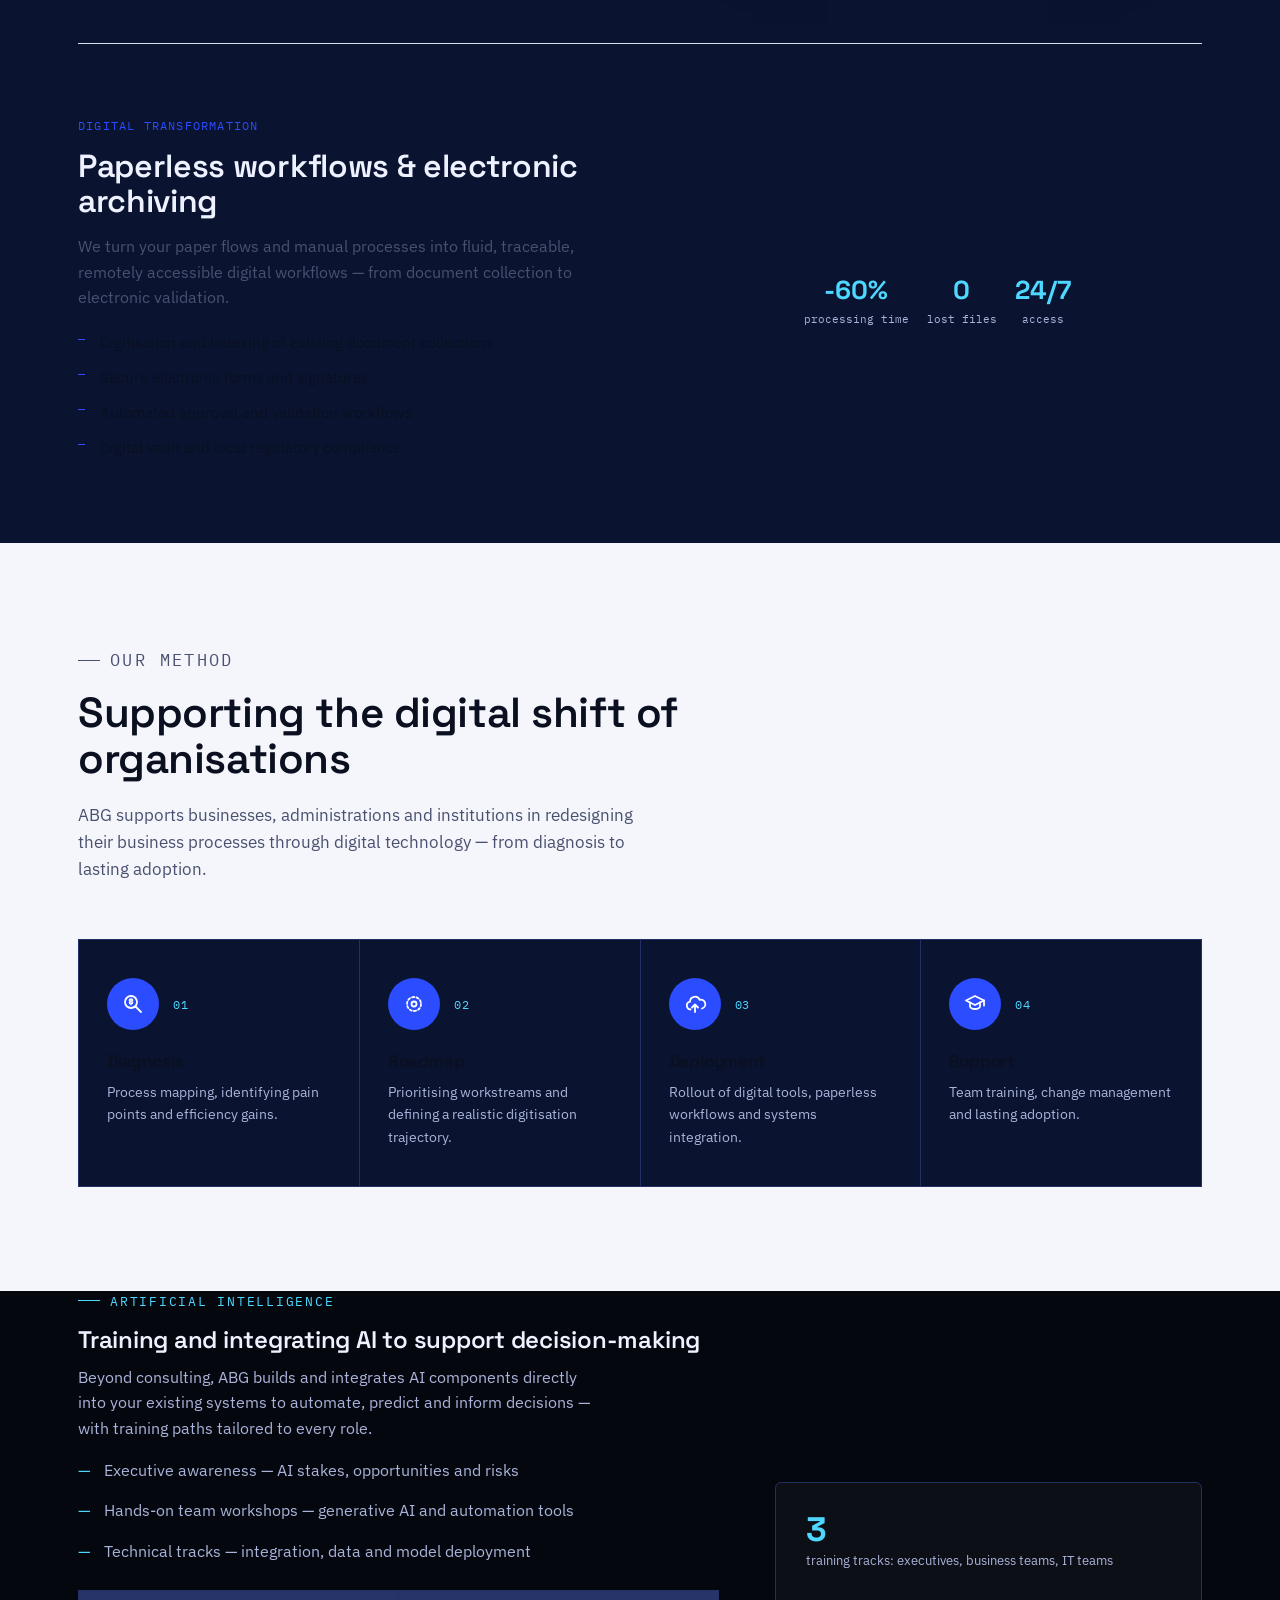
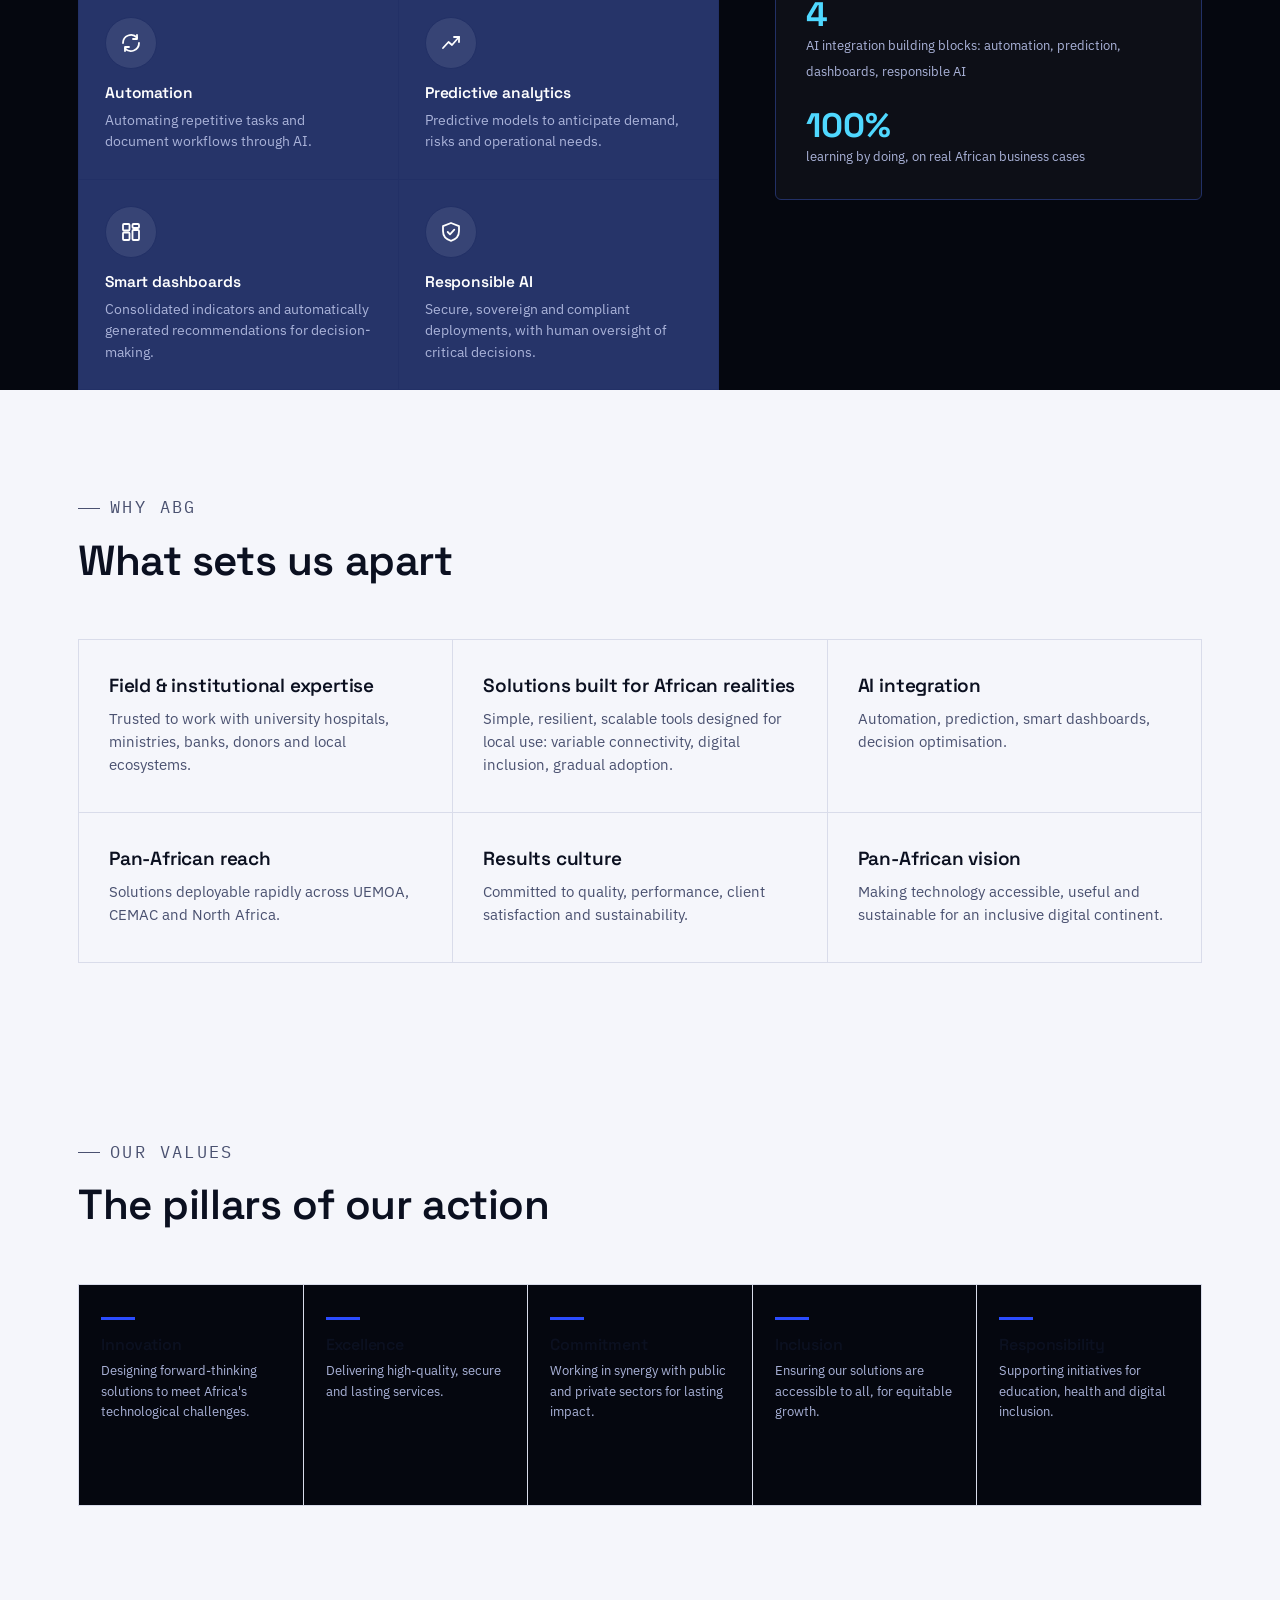
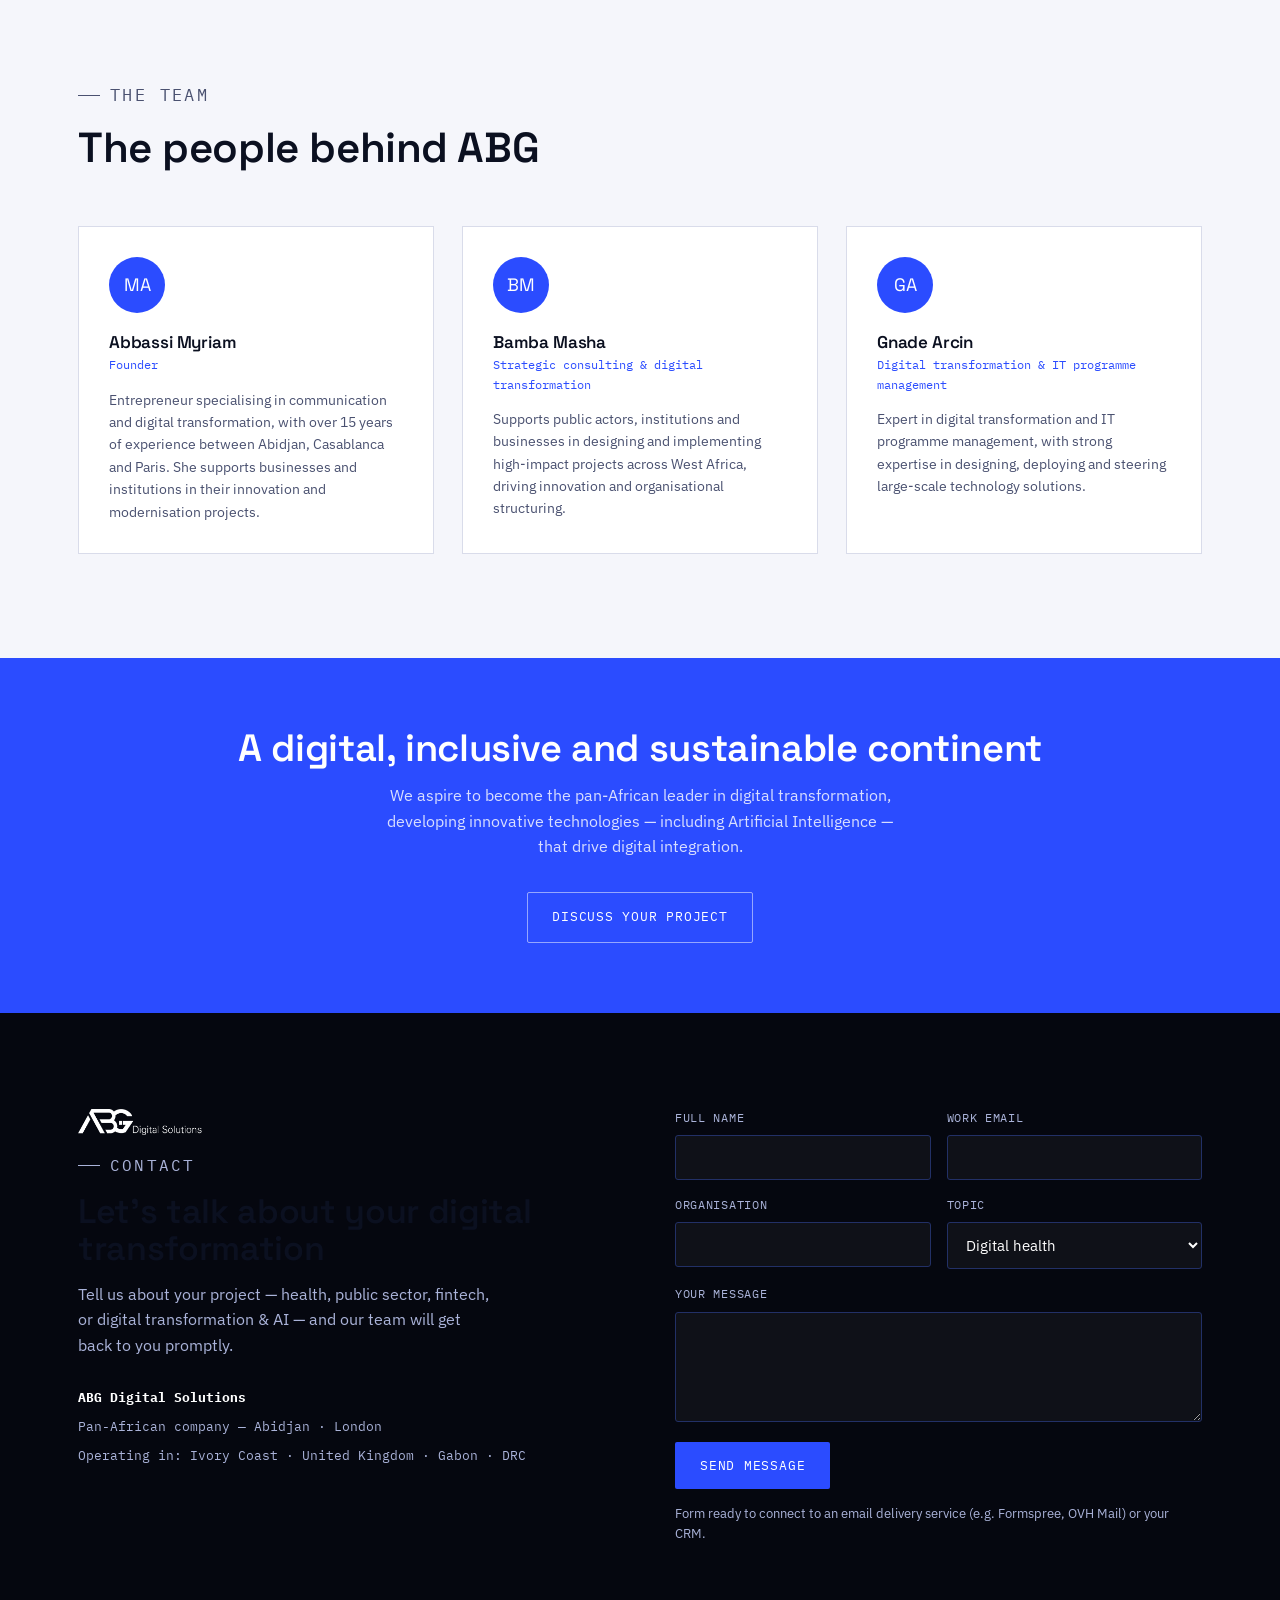
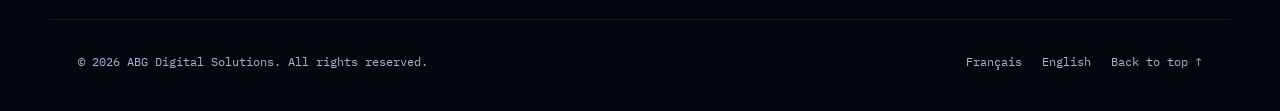
==== commit 000ee79d: "Add files via upload" ====
--- a/en/index.html
+++ b/en/index.html
@@ -54,7 +54,7 @@
 
 <header class="nav">
   <div class="container nav__inner">
-    <a href="#top" class="nav__logo"><span class="nav__mark" aria-hidden="true"></span>ABG <span>Digital Solutions</span></a>
+    <a href="#top" class="nav__logo"><span class="nav__logo-chip"><img src="/assets/img/logo.png" alt="ABG Digital Solutions" width="140" height="30"></span></a>
     <nav class="nav__links" aria-label="Main navigation">
       <a href="#about">About</a>
       <a href="#expertise">Expertise</a>
@@ -196,13 +196,8 @@
           </ul>
           <span class="solution__badge">Goal: <b>streamline</b> healthcare payments and <b>secure</b> cash flows</span>
         </div>
-        <div class="solution__visual mock">
-          <div class="mock-phone">
-            <div class="mock-phone__notch"></div>
-            <div class="mock-phone__row"><span>City Hospital</span><span>253,700 F</span></div>
-            <div class="mock-phone__row"><span>Central Pharmacy</span><span>15,800 F</span></div>
-            <div class="mock-phone__pay">PAY INVOICE</div>
-          </div>
+        <div class="solution__visual mock-shot">
+          <img src="/assets/img/yeli-mockup.jpg" alt="Yeli app interface, instant payment of healthcare invoices" loading="lazy" width="427" height="548">
         </div>
       </div>
 
@@ -218,12 +213,8 @@
             <li>Interoperability with national health insurance and existing systems</li>
           </ul>
         </div>
-        <div class="solution__visual mock">
-          <div class="mock-dash">
-            <div class="mock-dash__bar"><span class="mock-dash__dot"></span>Hospital &amp; Research Centre</div>
-            <div class="mock-dash__cols"><i style="height:40%"></i><i style="height:70%"></i><i style="height:55%"></i><i style="height:90%"></i><i style="height:60%"></i><i style="height:35%"></i></div>
-            <div class="mock-dash__foot"><span>Revenue</span><span>Consultations</span><span>Admissions</span></div>
-          </div>
+        <div class="solution__visual mock-shot">
+          <img src="/assets/img/parcours-patient-mockup.jpg" alt="Patient journey dashboard: income, expenses, hospital scheduling" loading="lazy" width="394" height="545">
         </div>
       </div>
 
@@ -240,12 +231,8 @@
             <li>Mapping module with satellite imagery</li>
           </ul>
         </div>
-        <div class="solution__visual mock">
-          <div class="mock-dash">
-            <div class="mock-dash__bar"><span class="mock-dash__dot"></span>National project monitoring</div>
-            <div class="mock-dash__cols"><i style="height:80%"></i><i style="height:50%"></i><i style="height:65%"></i><i style="height:45%"></i><i style="height:75%"></i><i style="height:30%"></i></div>
-            <div class="mock-dash__foot"><span>Disbursed</span><span>Remaining</span><span>Alerts</span></div>
-          </div>
+        <div class="solution__visual mock-shot">
+          <img src="/assets/img/suivi-evaluation-mockup.jpg" alt="Monitoring and evaluation dashboard for funded projects, mapping and indicators" loading="lazy" width="409" height="548">
         </div>
       </div>
 
@@ -283,10 +270,34 @@
         <p>ABG supports businesses, administrations and institutions in redesigning their business processes through digital technology — from diagnosis to lasting adoption.</p>
       </div>
       <div class="process" data-reveal>
-        <div class="process__step"><div class="process__num">01</div><h4>Diagnosis</h4><p>Process mapping, identifying pain points and efficiency gains.</p></div>
-        <div class="process__step"><div class="process__num">02</div><h4>Roadmap</h4><p>Prioritising workstreams and defining a realistic digitisation trajectory.</p></div>
-        <div class="process__step"><div class="process__num">03</div><h4>Deployment</h4><p>Rollout of digital tools, paperless workflows and systems integration.</p></div>
-        <div class="process__step"><div class="process__num">04</div><h4>Support</h4><p>Team training, change management and lasting adoption.</p></div>
+        <div class="process__step">
+          <div class="process__head">
+            <div class="icon-badge"><svg viewBox="0 0 24 24"><circle cx="10" cy="10" r="6"/><line x1="20" y1="20" x2="14.5" y2="14.5"/><path d="M10 7.2v5.6M8.3 8.4c0-.9.8-1.6 1.7-1.6s1.7.6 1.7 1.4-.8 1-1.7 1-1.7.4-1.7 1.2.8 1.4 1.7 1.4 1.7-.7 1.7-1.6" stroke-width="1.2"/></svg></div>
+            <span class="process__num">01</span>
+          </div>
+          <h4>Diagnosis</h4><p>Process mapping, identifying pain points and efficiency gains.</p>
+        </div>
+        <div class="process__step">
+          <div class="process__head">
+            <div class="icon-badge"><svg viewBox="0 0 24 24"><circle cx="12" cy="12" r="7" stroke-dasharray="2.2 2.2"/><circle cx="12" cy="12" r="2.5"/></svg></div>
+            <span class="process__num">02</span>
+          </div>
+          <h4>Roadmap</h4><p>Prioritising workstreams and defining a realistic digitisation trajectory.</p>
+        </div>
+        <div class="process__step">
+          <div class="process__head">
+            <div class="icon-badge"><svg viewBox="0 0 24 24"><path d="M7.5 17.5a4 4 0 01-.5-7.9 5 5 0 019.6-1.8A4.2 4.2 0 0119 16.5"/><path d="M12 20v-7M9 15.5L12 12.5l3 3"/></svg></div>
+            <span class="process__num">03</span>
+          </div>
+          <h4>Deployment</h4><p>Rollout of digital tools, paperless workflows and systems integration.</p>
+        </div>
+        <div class="process__step">
+          <div class="process__head">
+            <div class="icon-badge"><svg viewBox="0 0 24 24"><path d="M12 4 L21 8.5 L12 13 L3 8.5 Z"/><path d="M7 10.3v4c0 1.4 2.2 2.7 5 2.7s5-1.3 5-2.7v-4"/><path d="M21 8.5v5"/></svg></div>
+            <span class="process__num">04</span>
+          </div>
+          <h4>Support</h4><p>Team training, change management and lasting adoption.</p>
+        </div>
       </div>
     </div>
   </section>
@@ -302,10 +313,25 @@
           <li>Executive awareness — AI stakes, opportunities and risks</li>
           <li>Hands-on team workshops — generative AI and automation tools</li>
           <li>Technical tracks — integration, data and model deployment</li>
-          <li>Automation of document workflows and repetitive tasks</li>
-          <li>Smart dashboards and predictive analytics</li>
-          <li>Responsible AI — human oversight of critical decisions</li>
         </ul>
+        <div class="ai-grid">
+          <div class="ai-card">
+            <div class="icon-badge icon-badge--dark"><svg viewBox="0 0 24 24"><path d="M4 12a8 8 0 0114-5.3M20 12a8 8 0 01-14 5.3"/><path d="M18 4v4h-4M6 20v-4h4"/></svg></div>
+            <h4>Automation</h4><p>Automating repetitive tasks and document workflows through AI.</p>
+          </div>
+          <div class="ai-card">
+            <div class="icon-badge icon-badge--dark"><svg viewBox="0 0 24 24"><path d="M4 17 L9.5 11 L13 14 L20 6"/><path d="M15 6h5v5"/></svg></div>
+            <h4>Predictive analytics</h4><p>Predictive models to anticipate demand, risks and operational needs.</p>
+          </div>
+          <div class="ai-card">
+            <div class="icon-badge icon-badge--dark"><svg viewBox="0 0 24 24"><rect x="4" y="4" width="6.5" height="6.5" rx="1"/><rect x="13.5" y="4" width="6.5" height="4" rx="1"/><rect x="13.5" y="10" width="6.5" height="10" rx="1"/><rect x="4" y="12.5" width="6.5" height="7.5" rx="1"/></svg></div>
+            <h4>Smart dashboards</h4><p>Consolidated indicators and automatically generated recommendations for decision-making.</p>
+          </div>
+          <div class="ai-card">
+            <div class="icon-badge icon-badge--dark"><svg viewBox="0 0 24 24"><path d="M12 3 L20 6.2 V11 c0 5.2-3.8 8.6-8 9.8-4.2-1.2-8-4.6-8-9.8V6.2 Z"/><path d="M8.7 12 l2.3 2.3 4.3-4.6"/></svg></div>
+            <h4>Responsible AI</h4><p>Secure, sovereign and compliant deployments, with human oversight of critical decisions.</p>
+          </div>
+        </div>
       </div>
       <div class="benefits__panel" data-reveal>
         <div class="figure"><strong>3</strong><span>training tracks: executives, business teams, IT teams</span></div>
@@ -393,6 +419,7 @@
   <footer class="footer" id="contact">
     <div class="container footer__grid">
       <div class="footer__intro" data-reveal>
+        <img src="/assets/img/logo.png" alt="ABG Digital Solutions" class="footer__logo">
         <p class="eyebrow on-dark">Contact</p>
         <h2>Let's talk about your digital transformation</h2>
         <p>Tell us about your project — health, public sector, fintech, or digital transformation &amp; AI — and our team will get back to you promptly.</p>
--- a/assets/css/style.css
+++ b/assets/css/style.css
@@ -122,11 +122,33 @@
   height:72px;
 }
 .nav__logo{
-  font-family:var(--font-display); font-weight:700; font-size:18px;
-  color:#fff; display:flex; align-items:center; gap:9px;
-}
-.nav__logo span{ color:var(--cyan-400); }
-.nav__mark{ width:11px; height:11px; background:var(--cyan-400); display:inline-block; }
+  display:flex; align-items:center; gap:9px;
+}
+.nav__logo-chip{
+  background:#fff; border-radius:4px; padding:8px 12px; display:flex; align-items:center;
+  transition:transform .2s;
+}
+.nav__logo:hover .nav__logo-chip{ transform:translateY(-1px); }
+.nav__logo-chip img{ height:22px; width:auto; display:block; }
+.footer__logo{ height:26px; width:auto; margin-bottom:18px; filter:brightness(0) saturate(100%) invert(1); }
+
+/* ---------- Icon badges (reused from the ABG deck's own icon language) ---------- */
+.icon-badge{
+  width:52px; height:52px; border-radius:50%; background:var(--blue-600);
+  display:flex; align-items:center; justify-content:center; flex-shrink:0;
+}
+.icon-badge svg{ width:24px; height:24px; stroke:#fff; fill:none; stroke-width:1.8; stroke-linecap:round; stroke-linejoin:round; }
+.icon-badge--dark{ background:rgba(255,255,255,.08); border:1px solid var(--line); }
+
+/* ---------- Real product screenshots ---------- */
+.mock-shot{
+  background:var(--navy-900); border-radius:6px; padding:22px;
+  display:flex; align-items:center; justify-content:center; min-height:320px;
+}
+.mock-shot img{
+  max-width:100%; max-height:420px; border-radius:6px;
+  box-shadow:0 24px 48px -20px rgba(0,0,0,.6);
+}
 .nav__links{ display:flex; align-items:center; gap:34px; }
 .nav__links a{
   color:var(--text-on-dark-dim); font-size:14px; font-weight:500;
@@ -308,9 +330,17 @@
 /* ---------- Process ---------- */
 .process{ display:grid; grid-template-columns:repeat(4,1fr); gap:1px; background:var(--line); border:1px solid var(--line); }
 .process__step{ background:var(--navy-900); padding:38px 28px; color:var(--text-on-dark); }
-.process__num{ font-family:var(--font-display); font-size:30px; color:var(--cyan-400); margin-bottom:20px; }
+.process__head{ display:flex; align-items:center; gap:14px; margin-bottom:22px; }
+.process__num{ font-family:var(--font-mono); font-size:12px; color:var(--cyan-400); letter-spacing:.08em; }
 .process__step h4{ font-size:17px; margin-bottom:10px; }
 .process__step p{ font-size:14px; color:var(--text-on-dark-dim); margin:0; }
+
+/* AI integration icon cards */
+.ai-grid{ display:grid; grid-template-columns:repeat(2,1fr); gap:1px; background:var(--line); border:1px solid var(--line); margin-top:26px; }
+.ai-card{ background:rgba(255,255,255,.02); padding:26px; }
+.ai-card .icon-badge{ margin-bottom:16px; }
+.ai-card h4{ font-size:15.5px; margin-bottom:8px; color:#fff; }
+.ai-card p{ font-size:13.5px; color:var(--text-on-dark-dim); margin:0; }
 
 /* ---------- Benefits (dematerialisation) ---------- */
 .benefits{ display:grid; grid-template-columns:1.2fr .8fr; gap:56px; align-items:center; }
@@ -418,7 +448,7 @@
   .nav__toggle{ display:block; }
   .solution{ grid-template-columns:1fr; gap:32px; padding:48px 0; }
   .solution:nth-child(even) .solution__visual{ order:0; }
-  .grid-4, .grid-3, .grid-5, .stat-strip, .process, .team{ grid-template-columns:1fr; }
+  .grid-4, .grid-3, .grid-5, .stat-strip, .process, .team, .ai-grid{ grid-template-columns:1fr; }
   .form-row{ grid-template-columns:1fr; }
   .footer__bottom{ flex-direction:column; align-items:flex-start; }
   .hero{ padding:150px 0 80px; }
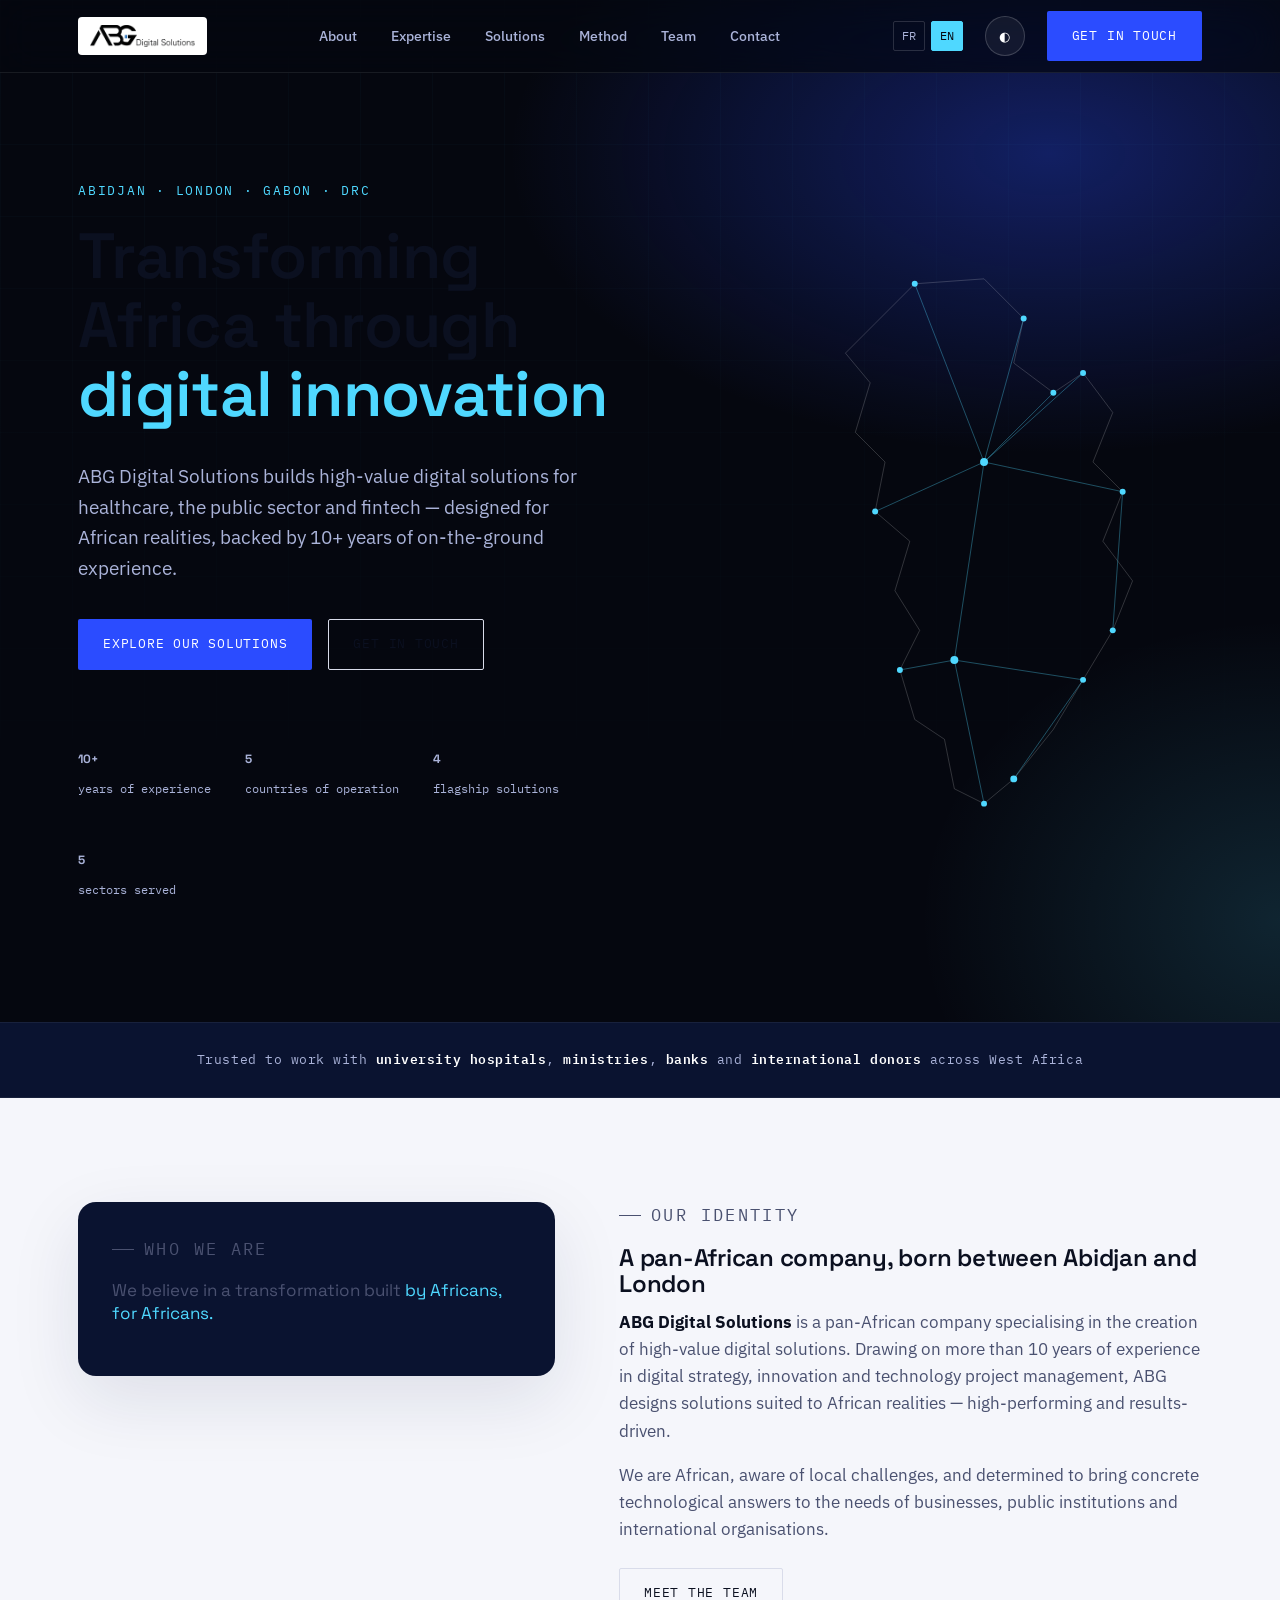
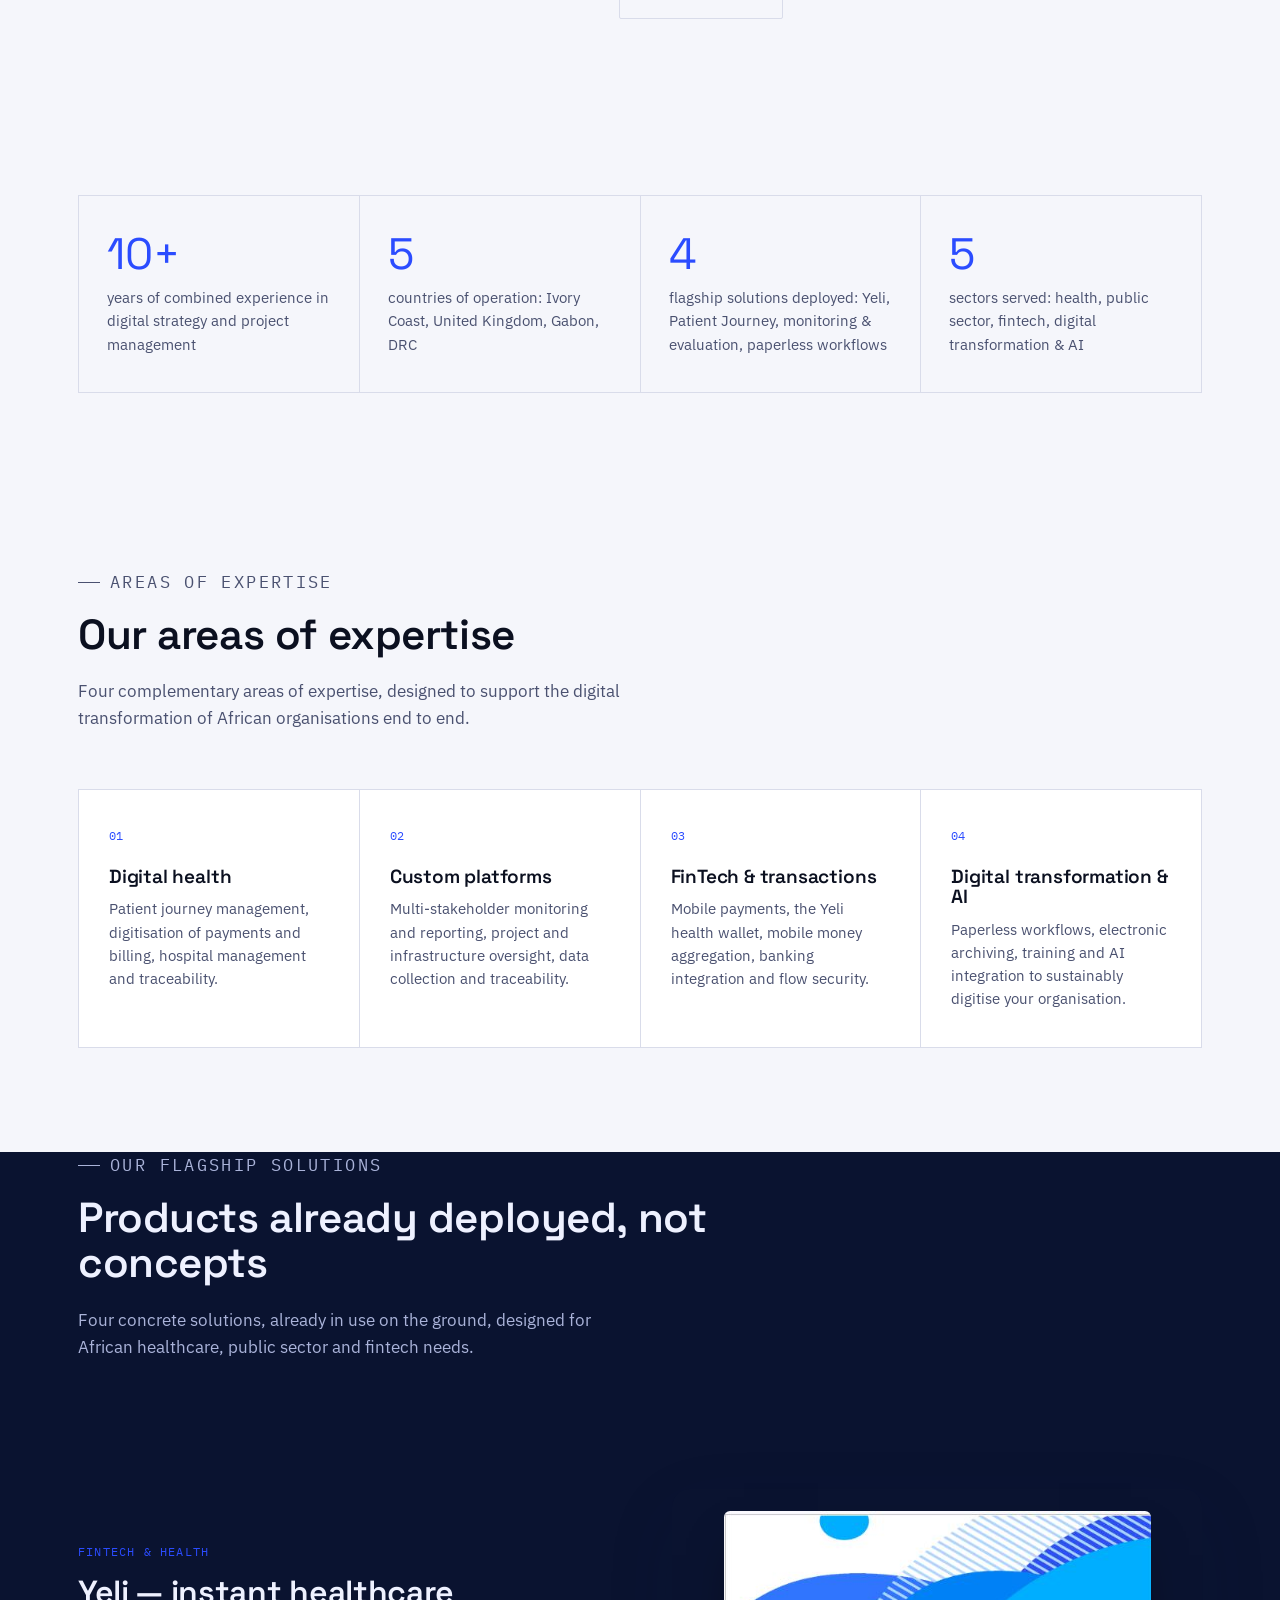
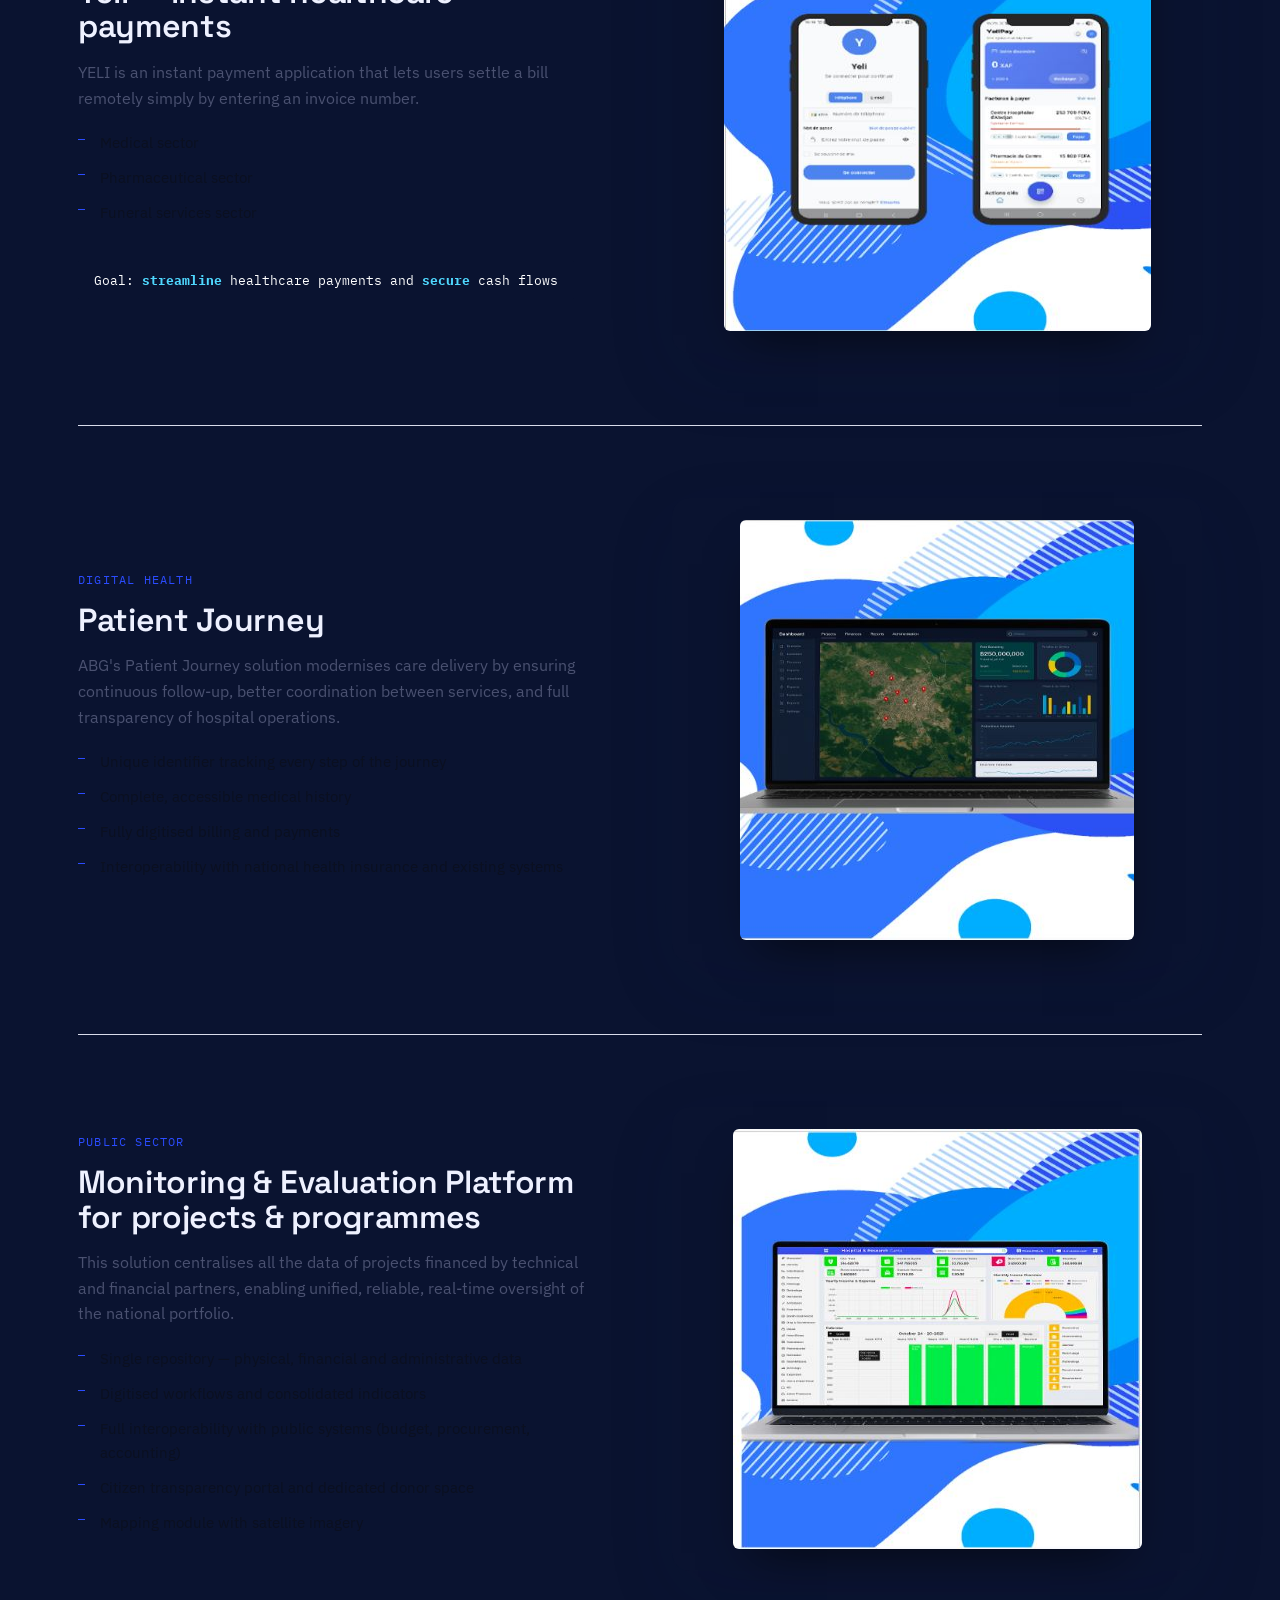
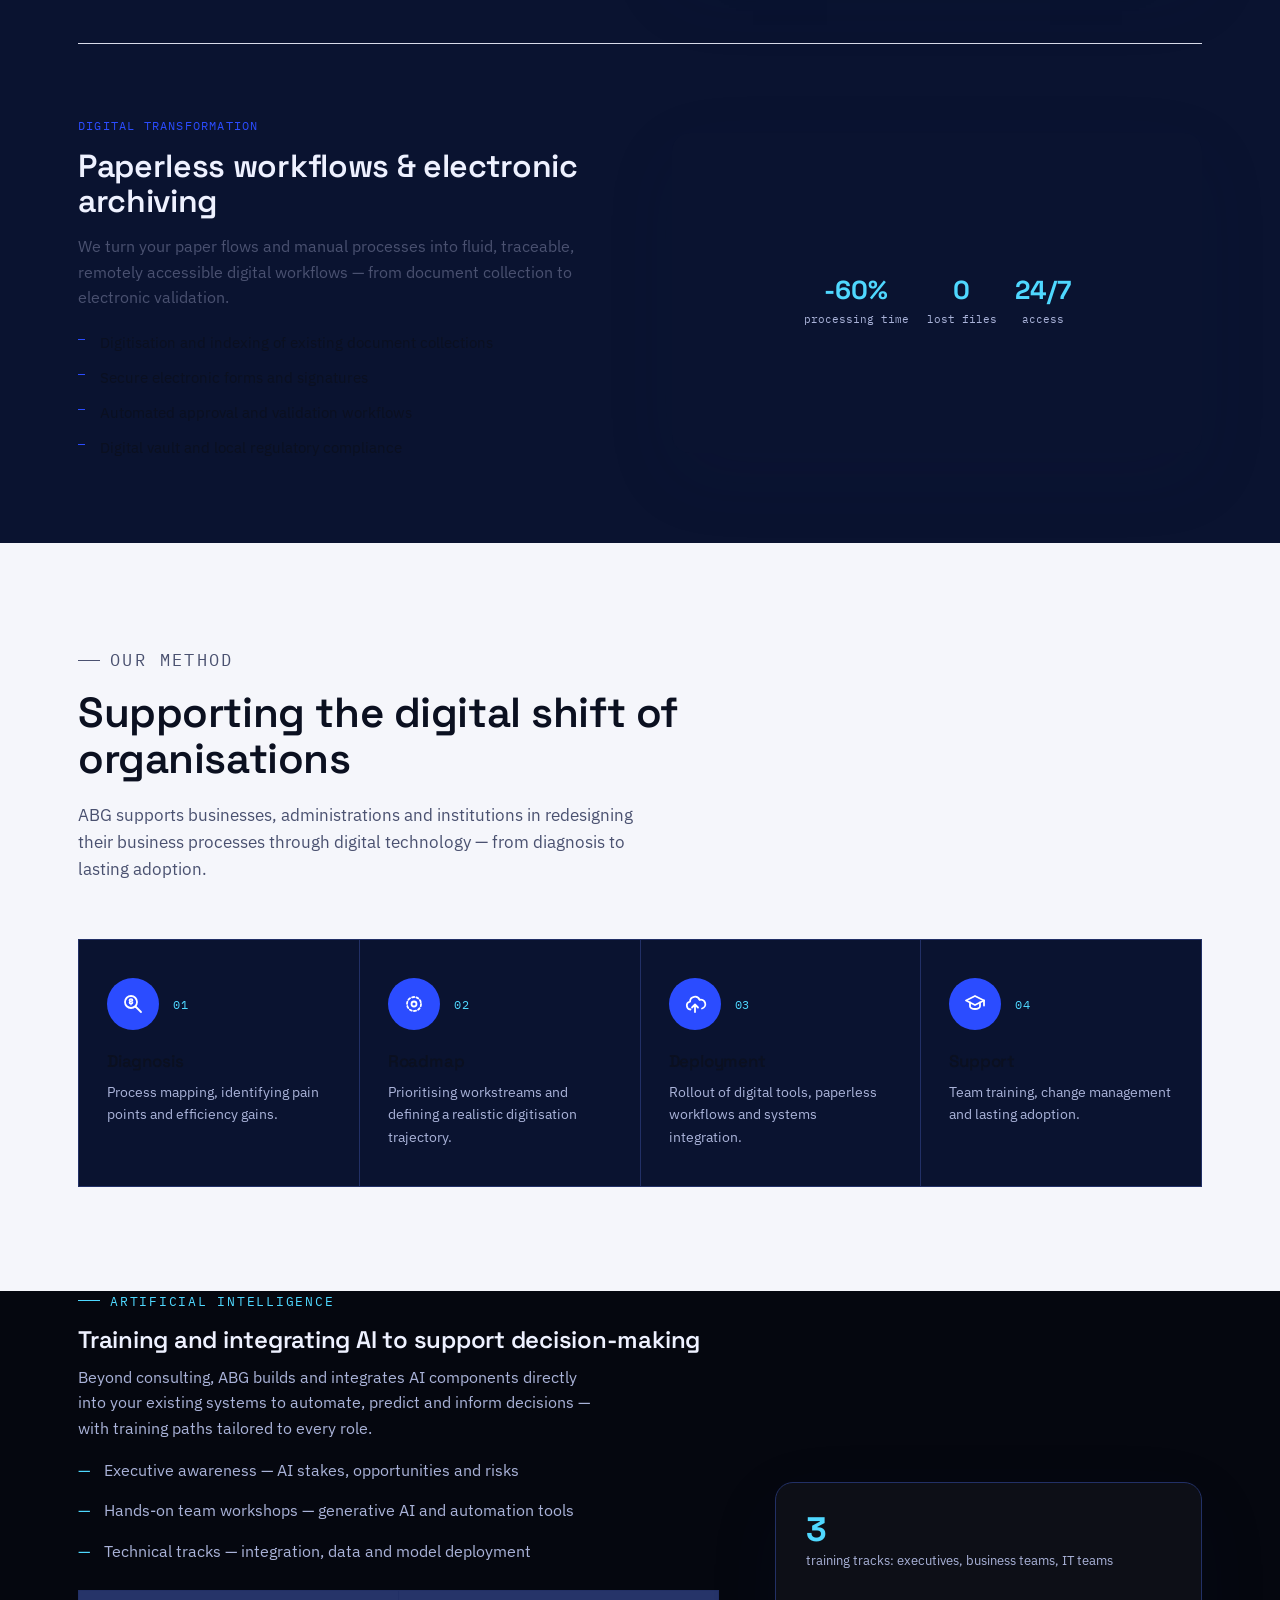
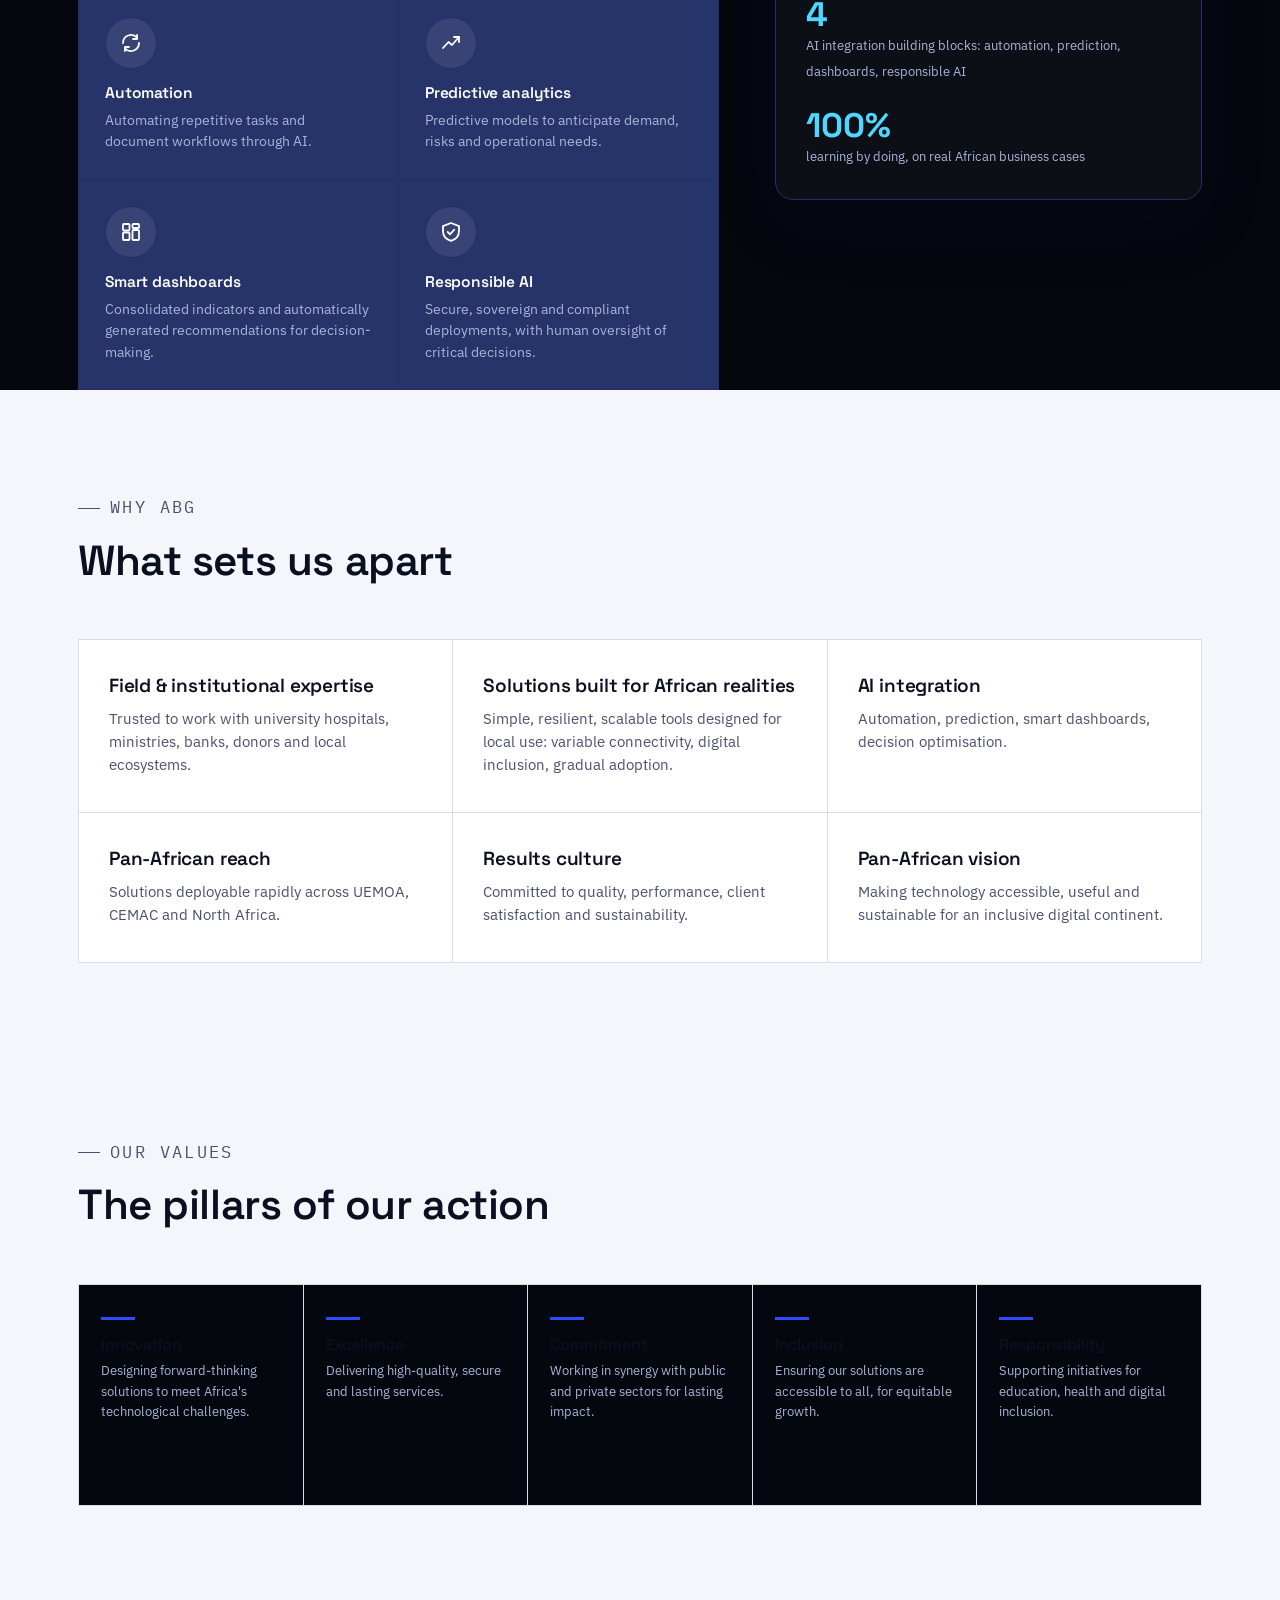
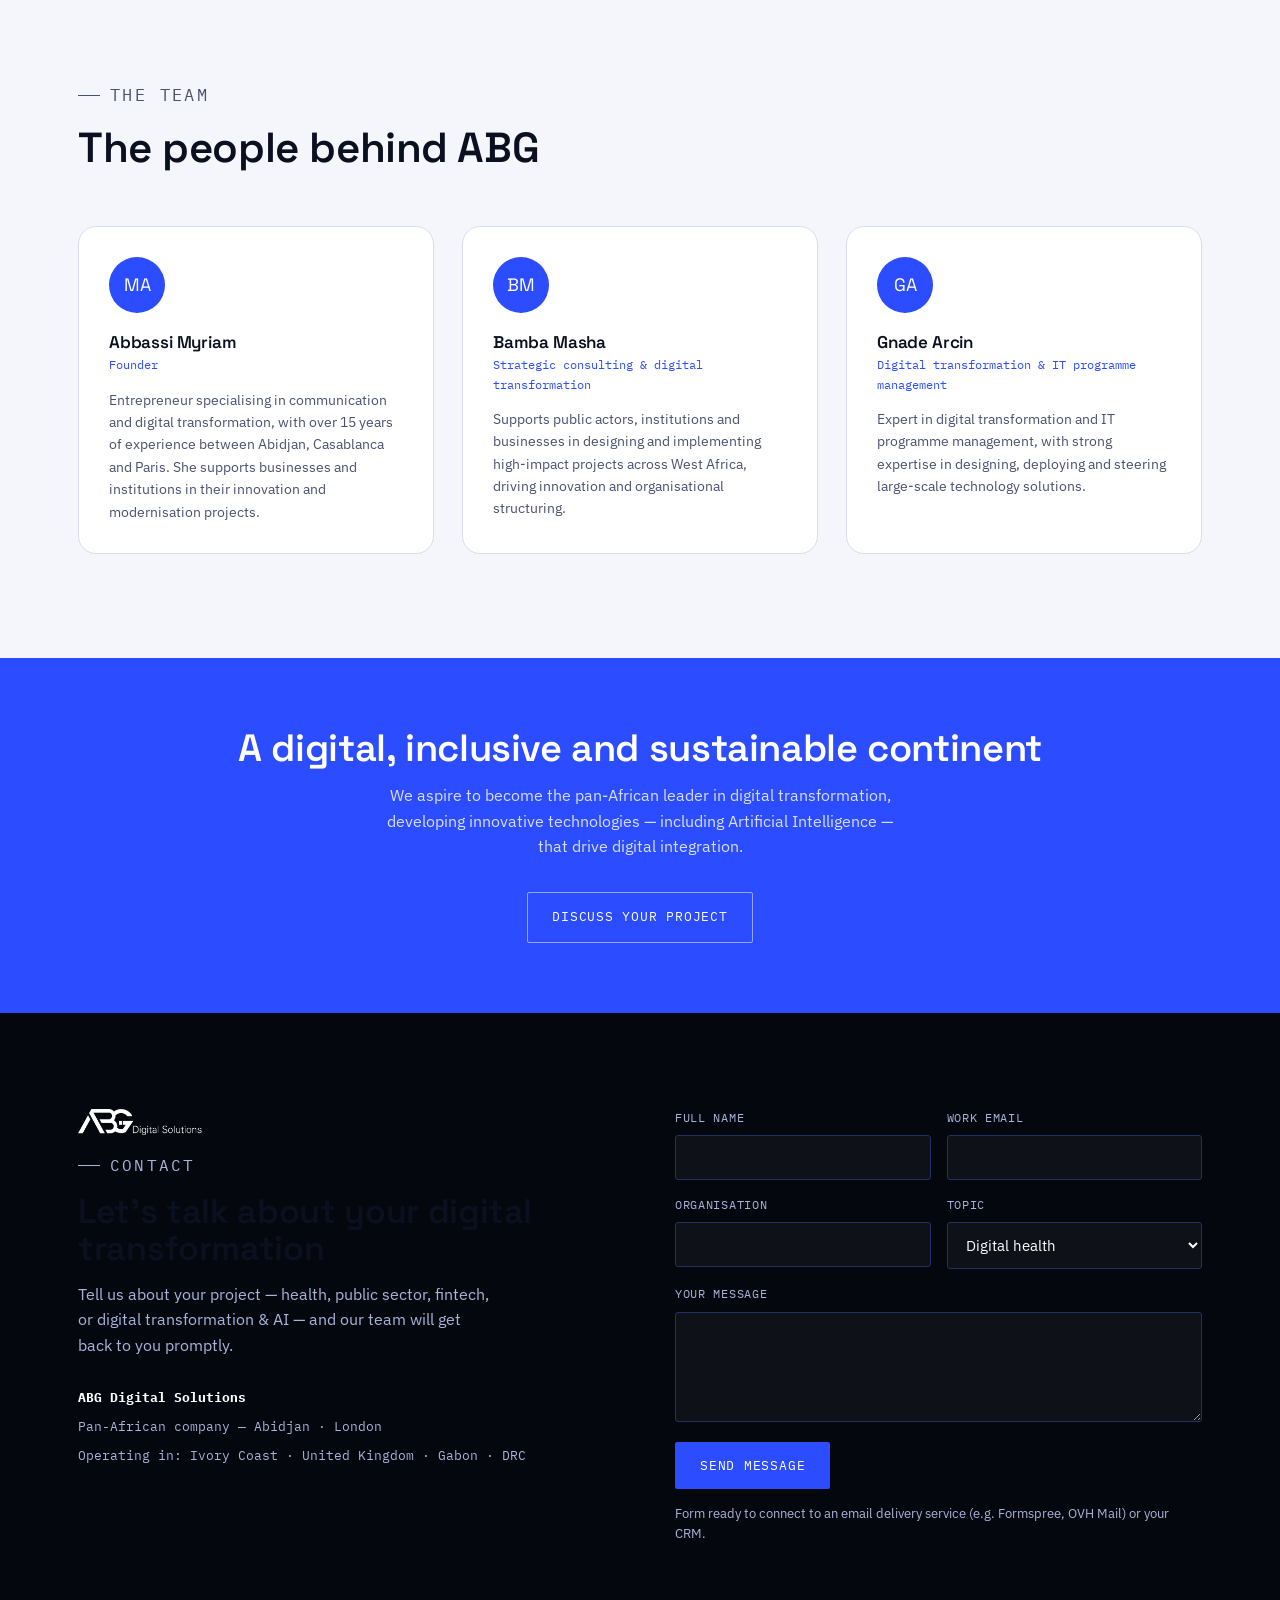
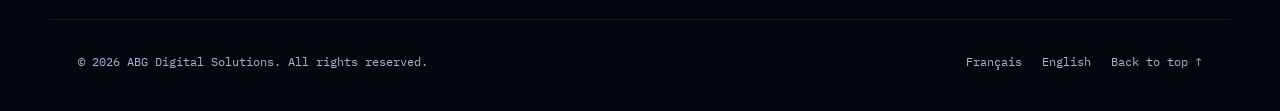
==== commit bfb62110: "Add files via upload" ====
--- a/en/index.html
+++ b/en/index.html
@@ -28,11 +28,11 @@
 <meta name="twitter:title" content="ABG Digital Solutions — Transforming Africa through Digital Innovation">
 <meta name="twitter:description" content="Digital solutions for healthcare, the public sector and fintech in Africa.">
 
-<link rel="icon" href="/assets/favicon.svg" type="image/svg+xml">
+<link rel="icon" href="../assets/favicon.svg" type="image/svg+xml">
 <link rel="preconnect" href="https://fonts.googleapis.com">
 <link rel="preconnect" href="https://fonts.gstatic.com" crossorigin>
 <link href="https://fonts.googleapis.com/css2?family=Space+Grotesk:wght@500;600;700&family=IBM+Plex+Sans:wght@400;500;600&family=IBM+Plex+Mono:wght@400;500&display=swap" rel="stylesheet">
-<link rel="stylesheet" href="/assets/css/style.css">
+<link rel="stylesheet" href="../assets/css/style.css">
 
 <script type="application/ld+json">
 {
@@ -54,7 +54,7 @@
 
 <header class="nav">
   <div class="container nav__inner">
-    <a href="#top" class="nav__logo"><span class="nav__logo-chip"><img src="/assets/img/logo.png" alt="ABG Digital Solutions" width="140" height="30"></span></a>
+    <a href="#top" class="nav__logo"><span class="nav__logo-chip"><img src="../assets/img/logo.png" alt="ABG Digital Solutions" width="140" height="30"></span></a>
     <nav class="nav__links" aria-label="Main navigation">
       <a href="#about">About</a>
       <a href="#expertise">Expertise</a>
@@ -65,9 +65,12 @@
     </nav>
     <div class="nav__cta">
       <div class="nav__lang" aria-label="Language selection">
-        <a href="/" hreflang="fr" lang="fr">FR</a>
-        <a href="/en/" class="is-active" hreflang="en" lang="en">EN</a>
-      </div>
+        <a href="../index.html" hreflang="fr" lang="fr">FR</a>
+        <a href="index.html" class="is-active" hreflang="en" lang="en">EN</a>
+      </div>
+      <button class="theme-toggle" type="button" aria-label="Enable dark mode" aria-pressed="false">
+        <span class="theme-toggle__sun" aria-hidden="true">☼</span><span class="theme-toggle__moon" aria-hidden="true">◐</span>
+      </button>
       <a href="#contact" class="btn btn-primary">Get in touch</a>
       <button class="nav__toggle" aria-label="Open menu" aria-expanded="false">
         <span></span><span></span><span></span>
@@ -197,7 +200,7 @@
           <span class="solution__badge">Goal: <b>streamline</b> healthcare payments and <b>secure</b> cash flows</span>
         </div>
         <div class="solution__visual mock-shot">
-          <img src="/assets/img/yeli-mockup.jpg" alt="Yeli app interface, instant payment of healthcare invoices" loading="lazy" width="427" height="548">
+          <img src="../assets/img/yeli-mockup.jpg" alt="Yeli app interface, instant payment of healthcare invoices" loading="lazy" width="427" height="548">
         </div>
       </div>
 
@@ -214,7 +217,7 @@
           </ul>
         </div>
         <div class="solution__visual mock-shot">
-          <img src="/assets/img/parcours-patient-mockup.jpg" alt="Patient journey dashboard: income, expenses, hospital scheduling" loading="lazy" width="394" height="545">
+          <img src="../assets/img/parcours-patient-mockup.jpg" alt="Patient journey dashboard: income, expenses, hospital scheduling" loading="lazy" width="394" height="545">
         </div>
       </div>
 
@@ -232,7 +235,7 @@
           </ul>
         </div>
         <div class="solution__visual mock-shot">
-          <img src="/assets/img/suivi-evaluation-mockup.jpg" alt="Monitoring and evaluation dashboard for funded projects, mapping and indicators" loading="lazy" width="409" height="548">
+          <img src="../assets/img/suivi-evaluation-mockup.jpg" alt="Monitoring and evaluation dashboard for funded projects, mapping and indicators" loading="lazy" width="409" height="548">
         </div>
       </div>
 
@@ -419,7 +422,7 @@
   <footer class="footer" id="contact">
     <div class="container footer__grid">
       <div class="footer__intro" data-reveal>
-        <img src="/assets/img/logo.png" alt="ABG Digital Solutions" class="footer__logo">
+        <img src="../assets/img/logo.png" alt="ABG Digital Solutions" class="footer__logo">
         <p class="eyebrow on-dark">Contact</p>
         <h2>Let's talk about your digital transformation</h2>
         <p>Tell us about your project — health, public sector, fintech, or digital transformation &amp; AI — and our team will get back to you promptly.</p>
@@ -471,8 +474,8 @@
     <div class="container footer__bottom">
       <span>© <span id="year"></span> ABG Digital Solutions. All rights reserved.</span>
       <div class="footer__links">
-        <a href="/">Français</a>
-        <a href="/en/">English</a>
+        <a href="../index.html">Français</a>
+        <a href="index.html">English</a>
         <a href="#top">Back to top ↑</a>
       </div>
     </div>
@@ -481,6 +484,6 @@
 </main>
 
 <script>document.getElementById("year").textContent = new Date().getFullYear();</script>
-<script src="/assets/js/main.js"></script>
+<script src="../assets/js/main.js"></script>
 </body>
 </html>
--- a/assets/css/style.css
+++ b/assets/css/style.css
@@ -453,3 +453,28 @@
   .footer__bottom{ flex-direction:column; align-items:flex-start; }
   .hero{ padding:150px 0 80px; }
 }
+
+/* ---------- 2026 premium refresh & theme system ---------- */
+:root{--surface:#fff;--premium-radius:18px;--premium-shadow:0 24px 70px rgba(18,31,73,.10)}
+[data-theme="dark"]{--paper:#070b18;--paper-dim:#0c1225;--line-soft:#202b4d;--text-ink:#f4f7ff;--text-ink-dim:#aeb8d3;--surface:#10182d;--premium-shadow:0 28px 80px rgba(0,0,0,.38)}
+body{transition:background-color .3s,color .3s}
+.nav{backdrop-filter:blur(18px) saturate(150%)}
+.nav.is-scrolled{box-shadow:0 10px 40px rgba(0,0,0,.18)}
+.theme-toggle{width:40px;height:40px;border:1px solid rgba(255,255,255,.18);border-radius:50%;color:#fff;background:rgba(255,255,255,.06);display:grid;place-items:center;transition:background .2s,border-color .2s,transform .2s}
+.theme-toggle:hover{background:rgba(255,255,255,.13);border-color:var(--cyan-400);transform:translateY(-1px)}
+.theme-toggle__sun{display:none}.theme-toggle__moon{display:block}
+[data-theme="dark"] .theme-toggle__sun{display:block}[data-theme="dark"] .theme-toggle__moon{display:none}
+.hero::after{content:"";position:absolute;inset:0;z-index:-1;opacity:.17;background-image:linear-gradient(rgba(79,216,255,.16) 1px,transparent 1px),linear-gradient(90deg,rgba(79,216,255,.16) 1px,transparent 1px);background-size:72px 72px;mask-image:linear-gradient(to bottom,black,transparent 86%)}
+.about__figure,.mock-shot,.mock,.benefits__panel{border-radius:var(--premium-radius);box-shadow:var(--premium-shadow)}
+.expert-card{background:var(--surface);transition:background .25s,transform .25s,box-shadow .25s}
+.expert-card:hover{background:var(--surface);transform:translateY(-5px);box-shadow:var(--premium-shadow);position:relative;z-index:2}
+.team-card{background:var(--surface);border-radius:var(--premium-radius);transition:transform .25s,box-shadow .25s}
+.team-card:hover{transform:translateY(-5px);box-shadow:var(--premium-shadow)}
+[data-theme="dark"] .stat-strip__item{background:var(--surface)}
+[data-theme="dark"] .field input,[data-theme="dark"] .field textarea,[data-theme="dark"] .field select{color:#fff}
+@media (max-width:760px){
+  .nav__cta>.btn{display:none}
+  .nav__links.is-open{position:absolute;display:flex!important;flex-direction:column;align-items:flex-start;gap:0;top:72px;left:0;width:100%;padding:18px 28px 22px;background:rgba(5,7,15,.98);border-bottom:1px solid rgba(255,255,255,.1)}
+  .nav__links.is-open a{width:100%;padding:11px 0}
+  .nav__lang.is-open{position:absolute;display:flex!important;top:360px;left:28px;z-index:2}
+}
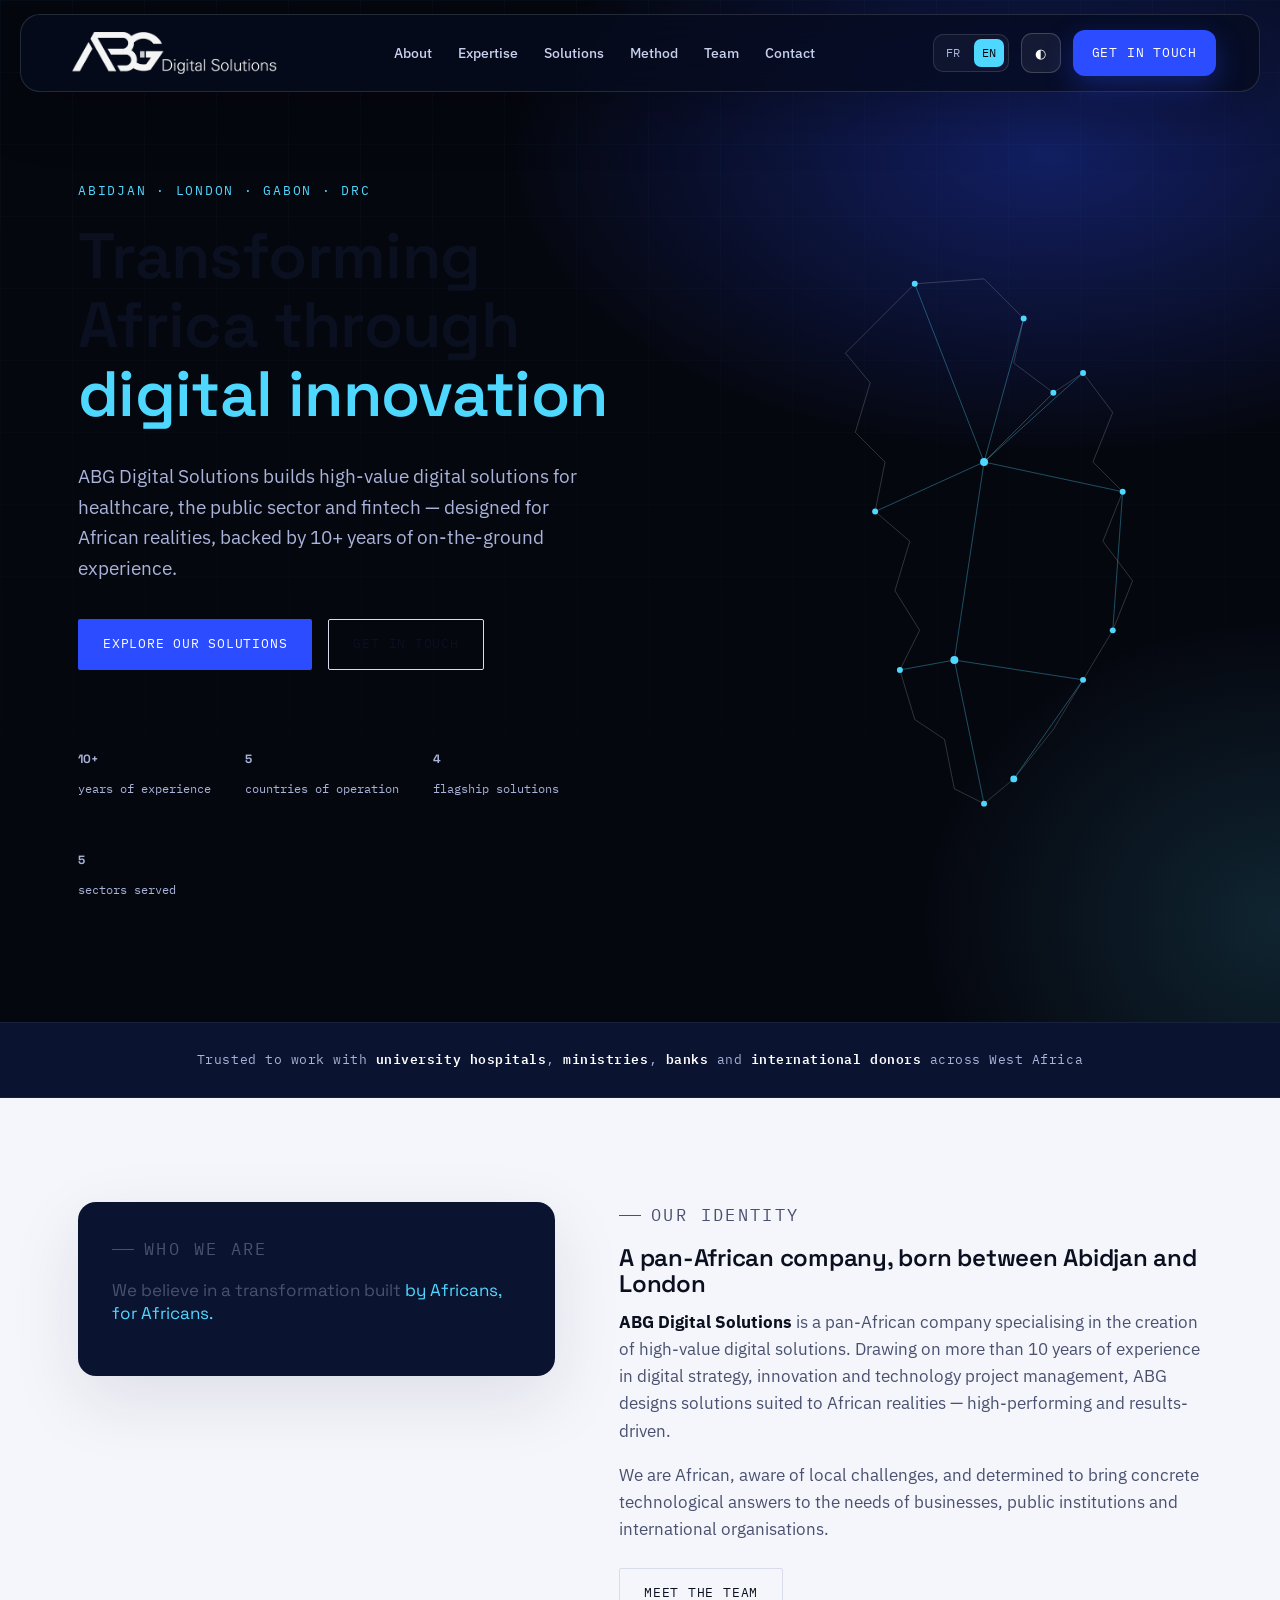
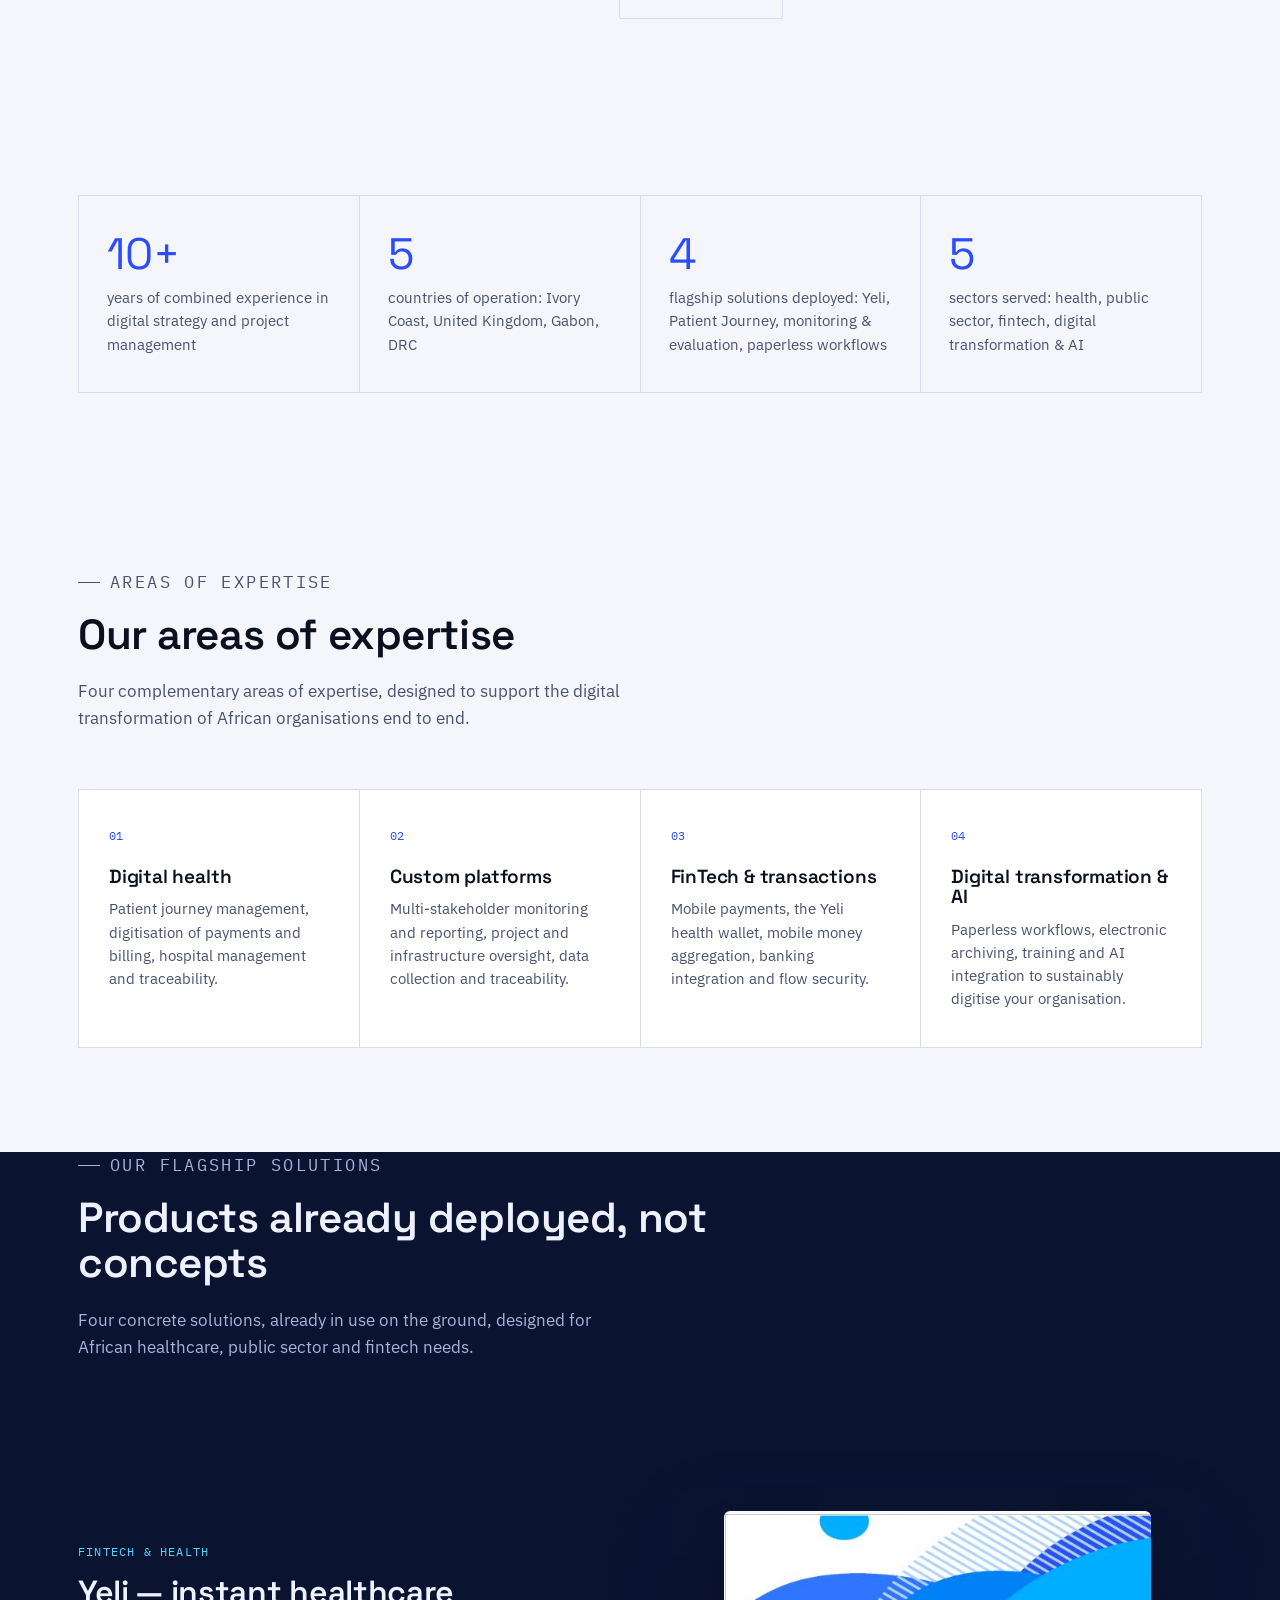
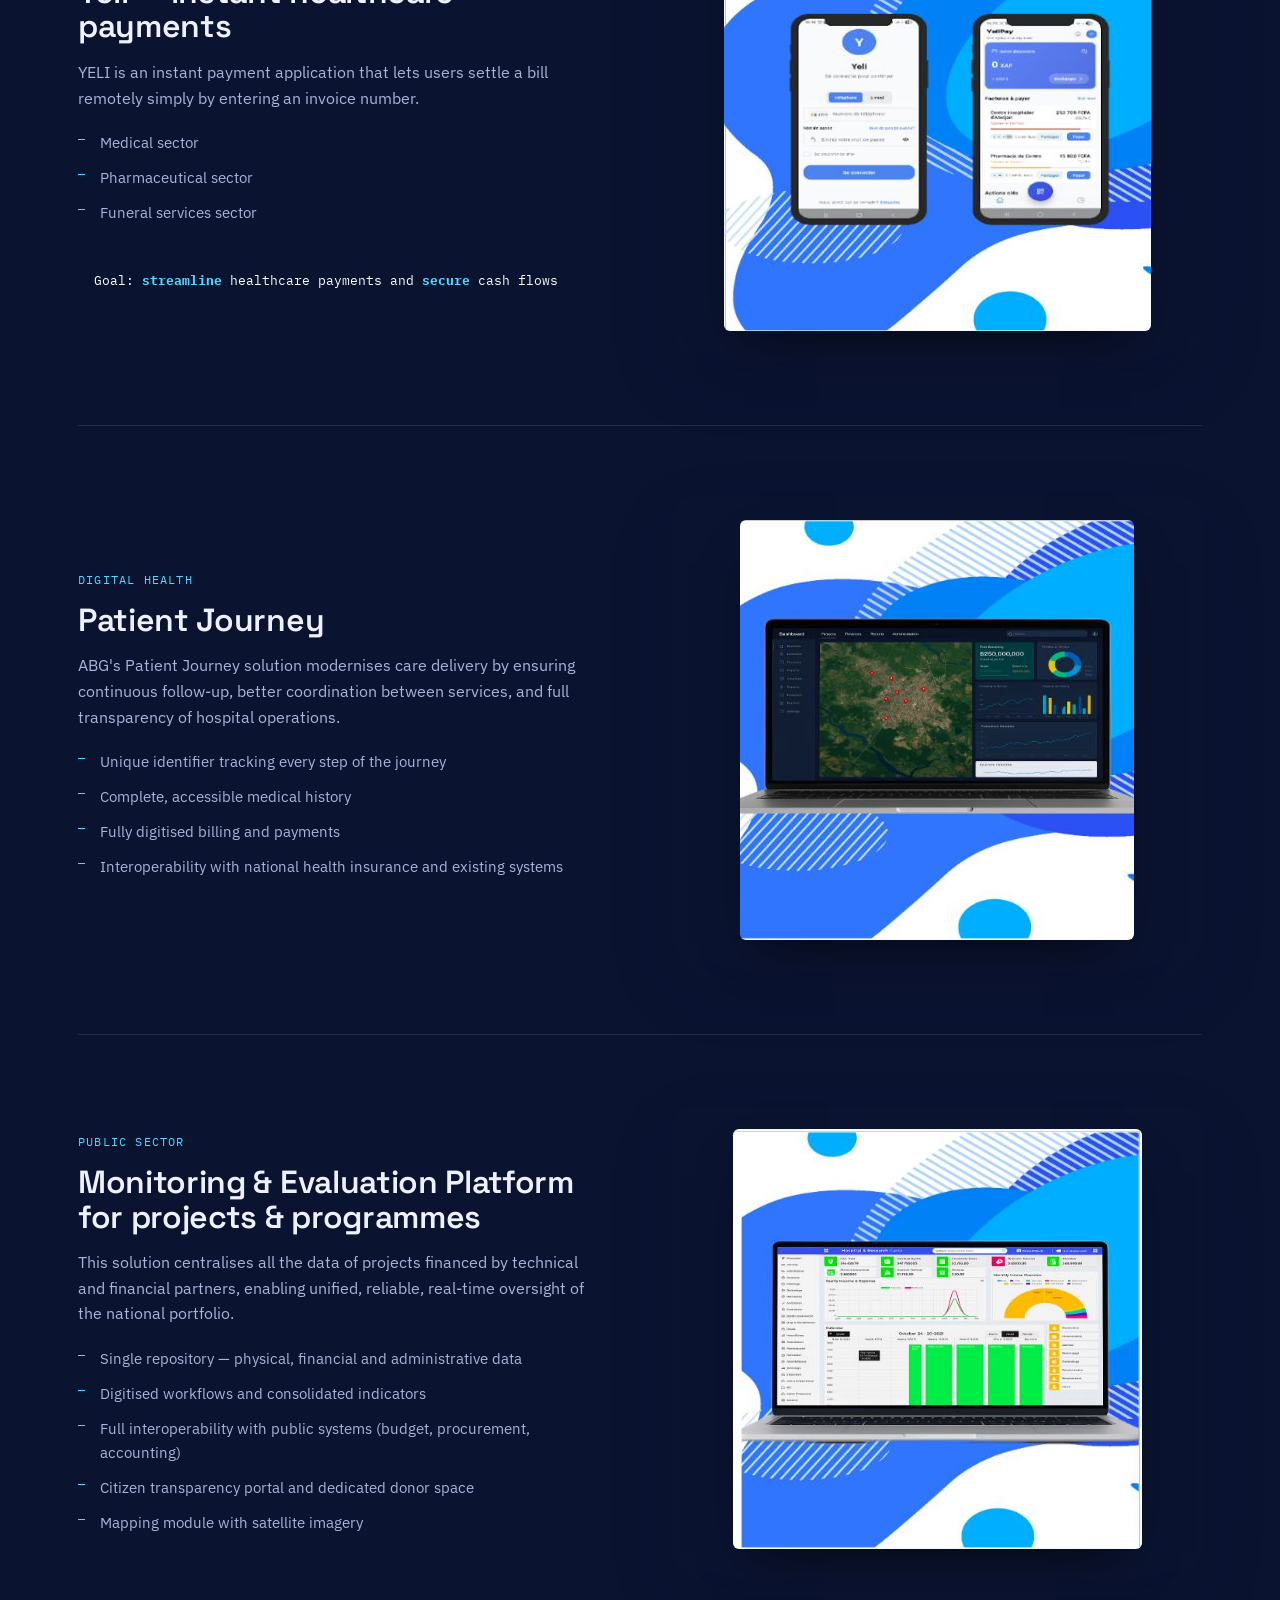
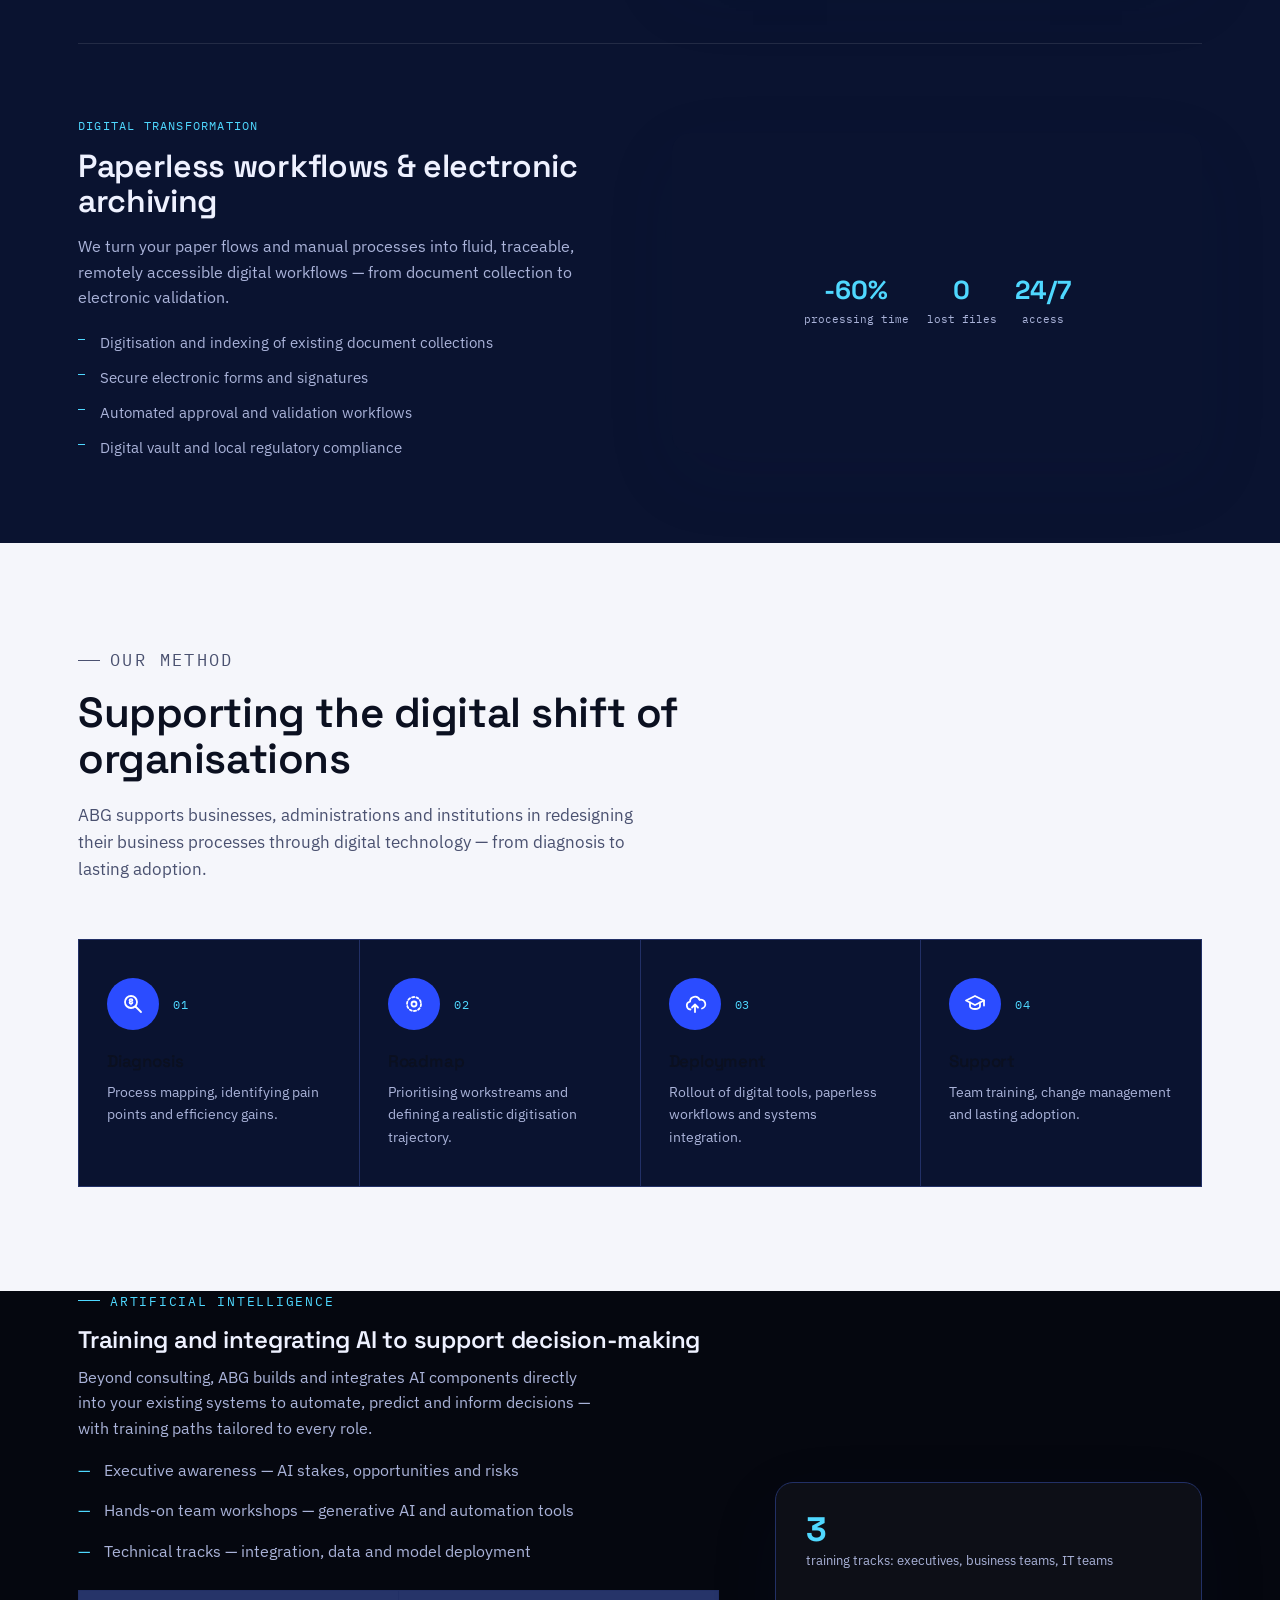
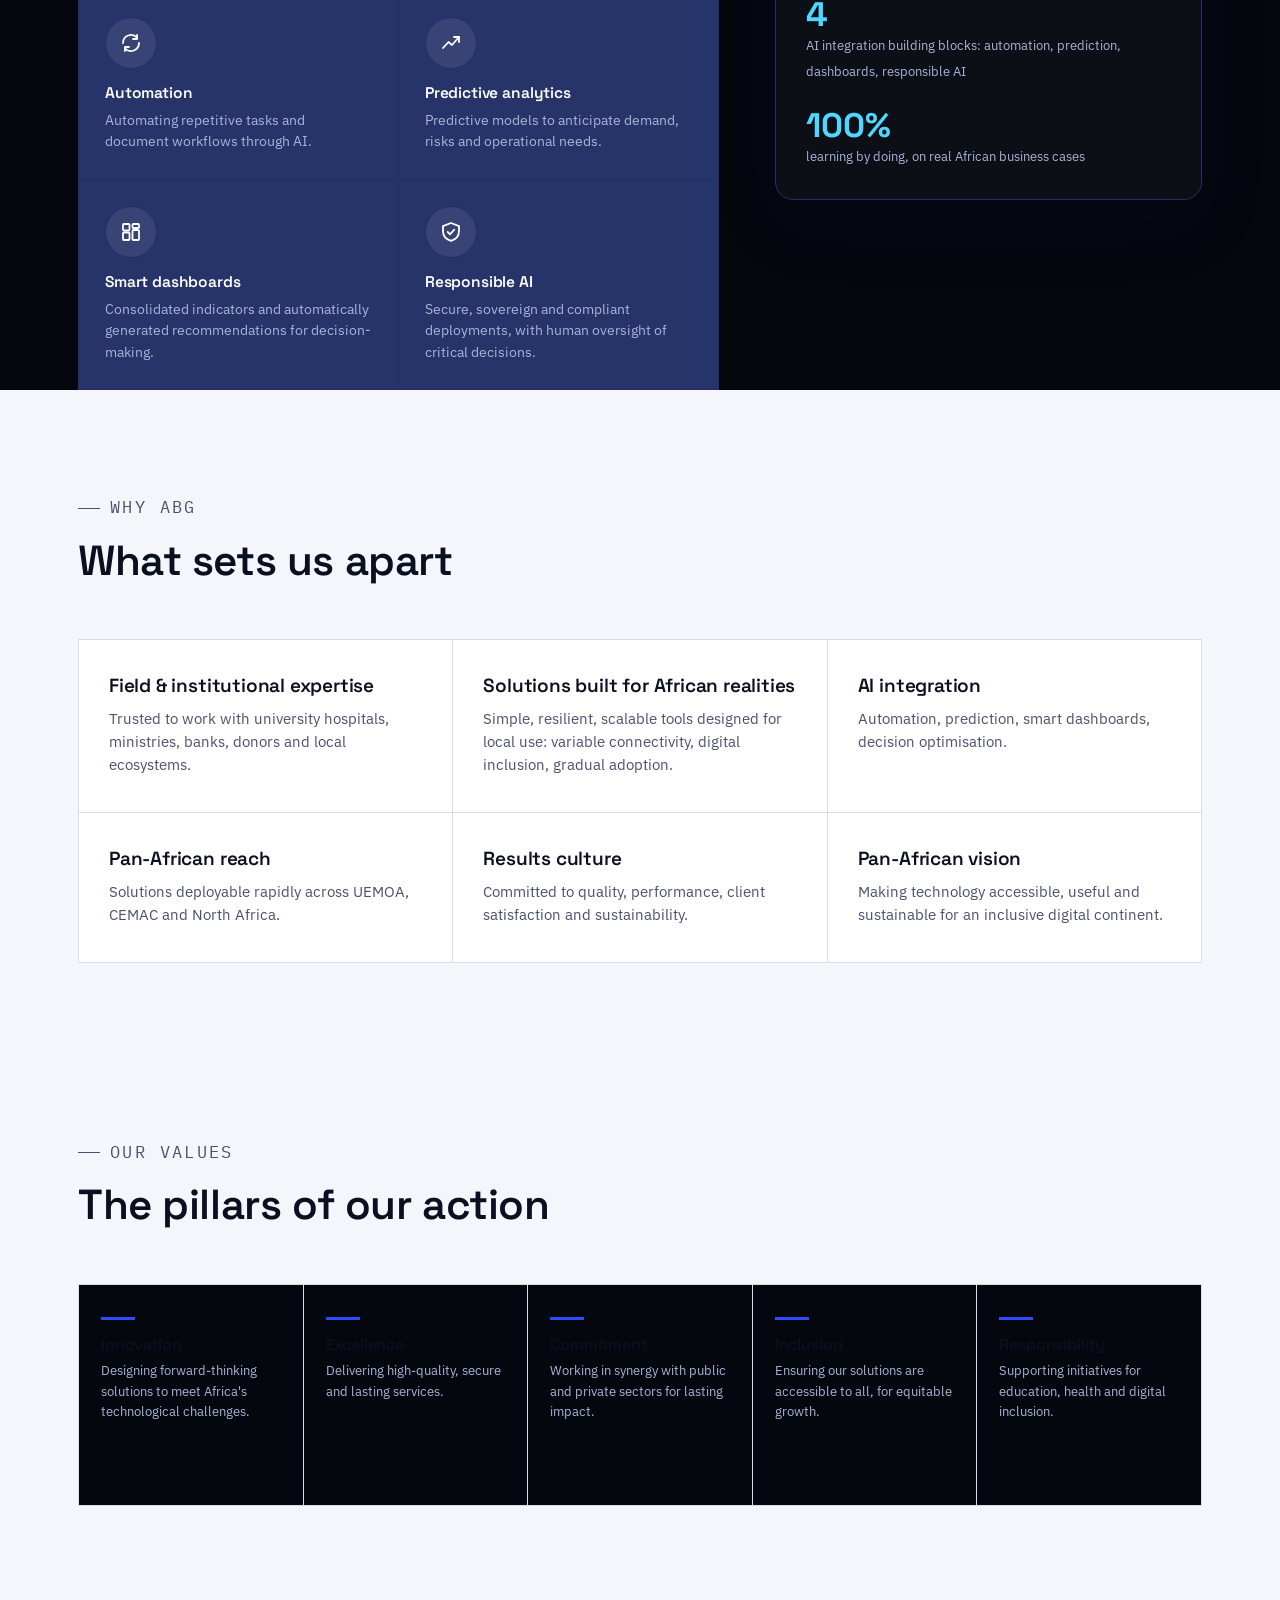
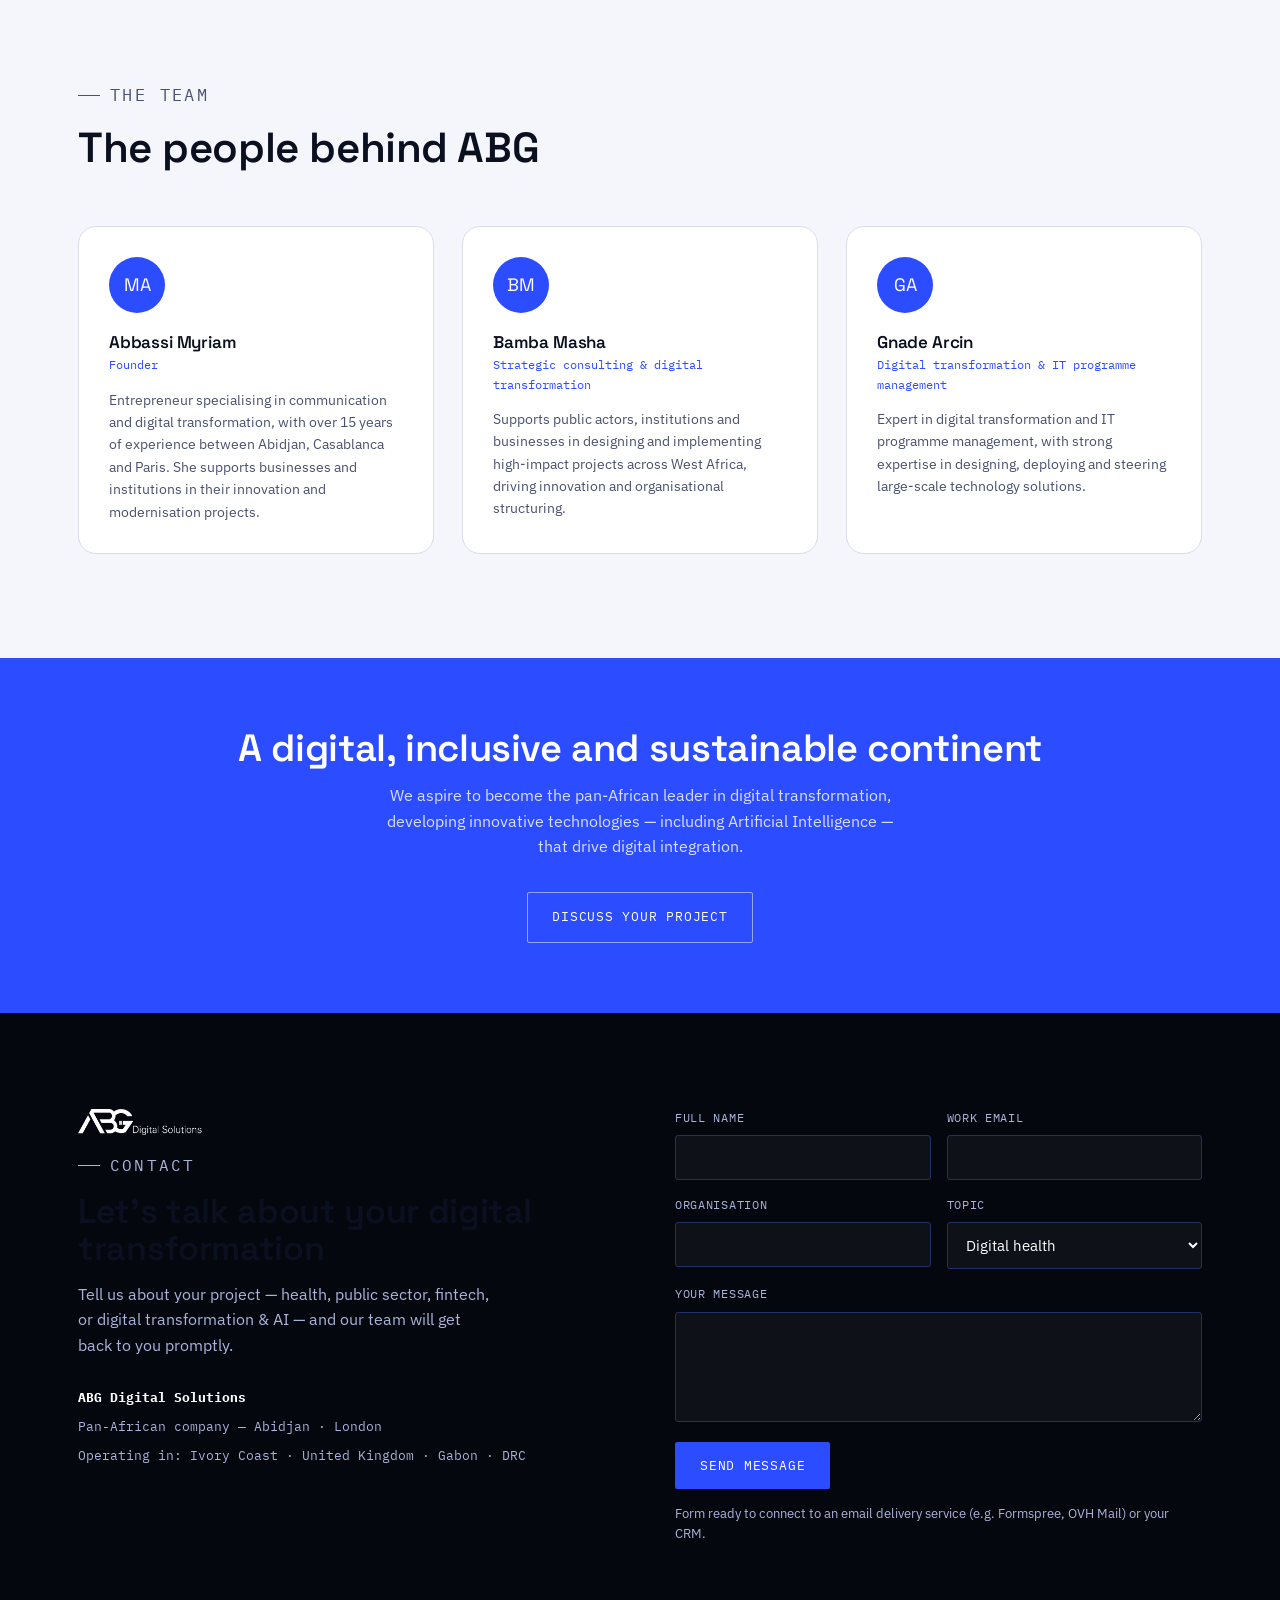
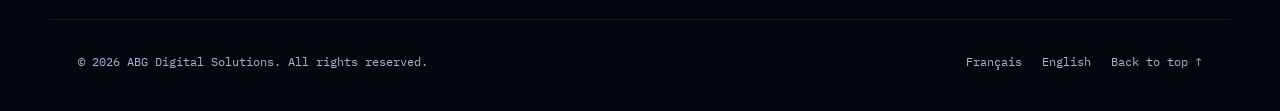
==== commit 5a683da7: "Add files via upload" ====
--- a/en/index.html
+++ b/en/index.html
@@ -54,7 +54,7 @@
 
 <header class="nav">
   <div class="container nav__inner">
-    <a href="#top" class="nav__logo"><span class="nav__logo-chip"><img src="../assets/img/logo.png" alt="ABG Digital Solutions" width="140" height="30"></span></a>
+    <a href="#top" class="nav__logo" aria-label="ABG Digital Solutions — Home"><img src="../assets/img/logo-transparent.png" alt="ABG Digital Solutions" width="220" height="42"></a>
     <nav class="nav__links" aria-label="Main navigation">
       <a href="#about">About</a>
       <a href="#expertise">Expertise</a>
@@ -422,7 +422,7 @@
   <footer class="footer" id="contact">
     <div class="container footer__grid">
       <div class="footer__intro" data-reveal>
-        <img src="../assets/img/logo.png" alt="ABG Digital Solutions" class="footer__logo">
+        <img src="../assets/img/logo-transparent.png" alt="ABG Digital Solutions" class="footer__logo">
         <p class="eyebrow on-dark">Contact</p>
         <h2>Let's talk about your digital transformation</h2>
         <p>Tell us about your project — health, public sector, fintech, or digital transformation &amp; AI — and our team will get back to you promptly.</p>
--- a/assets/css/style.css
+++ b/assets/css/style.css
@@ -478,3 +478,40 @@
   .nav__links.is-open a{width:100%;padding:11px 0}
   .nav__lang.is-open{position:absolute;display:flex!important;top:360px;left:28px;z-index:2}
 }
+
+/* ---------- Header v2: floating, borderless brand treatment ---------- */
+.nav{top:14px;left:50%;right:auto;width:min(calc(100% - 32px),1240px);transform:translateX(-50%);border:1px solid rgba(255,255,255,.13);border-radius:20px;background:rgba(7,12,29,.82);box-shadow:0 18px 60px rgba(0,0,0,.24);overflow:visible}
+.nav__inner{height:76px;padding-left:22px;padding-right:14px}
+.nav__logo{width:205px;flex:0 0 auto;overflow:hidden}
+.nav__logo img{width:100%;height:auto;filter:brightness(0) invert(1);opacity:.96;transition:opacity .2s,transform .2s}
+.nav__logo:hover img{opacity:1;transform:translateY(-1px)}
+.nav__logo-chip{display:contents;background:none;padding:0}
+.nav__links{gap:26px}
+.nav__links a{position:relative;color:#c7d0ed}
+.nav__links a::after{content:"";position:absolute;left:0;right:100%;bottom:-9px;height:2px;border-radius:2px;background:var(--cyan-400);transition:right .25s var(--ease)}
+.nav__links a:hover::after{right:0}
+.nav__cta{gap:12px}
+.nav__cta>.btn{border-radius:12px;padding:12px 18px;box-shadow:0 10px 30px rgba(43,76,255,.32)}
+.nav__lang{padding:4px;border:1px solid rgba(255,255,255,.12);border-radius:10px;background:rgba(255,255,255,.04)}
+.nav__lang a{border:0;border-radius:7px}
+.theme-toggle{border-radius:11px}
+
+/* Explicit contrast fixes for every dark surface */
+.section--dark .solution p,.section--dark .solution li,.section--ink p,.section--ink li{color:var(--text-on-dark-dim)}
+.section--dark .solution h3,.section--dark .solution li strong,.section--ink strong{color:var(--text-on-dark)}
+.section--dark .solution__tag{color:var(--cyan-400)}
+.section--dark .solution ul li::before{background:var(--cyan-400)}
+.section--dark .solution{border-color:rgba(255,255,255,.1)}
+[data-theme="dark"] .about p,[data-theme="dark"] .expert-card p,[data-theme="dark"] .team-card p,[data-theme="dark"] .stat-strip__label,[data-theme="dark"] .section-head p{color:var(--text-ink-dim)}
+[data-theme="dark"] .expert-card h3,[data-theme="dark"] .team-card h4,[data-theme="dark"] .about p strong{color:var(--text-ink)}
+[data-theme="dark"] .btn-ghost:not(.on-dark .btn-ghost){border-color:var(--line-soft);color:var(--text-ink)}
+
+@media (max-width:1100px){.nav__links{gap:18px}.nav__links a{font-size:13px}.nav__logo{width:172px}.nav__cta>.btn{display:none}}
+@media (max-width:760px){
+  .nav{top:10px;width:calc(100% - 20px);border-radius:16px}
+  .nav__inner{height:66px;padding:0 16px}
+  .nav__logo{width:164px}
+  .nav__links.is-open{top:74px;left:-1px;width:calc(100% + 2px);border:1px solid rgba(255,255,255,.12);border-radius:16px;background:rgba(5,7,15,.98);box-shadow:0 24px 60px rgba(0,0,0,.4)}
+  .nav__lang.is-open{top:365px;left:20px}
+  .theme-toggle{width:38px;height:38px}
+}
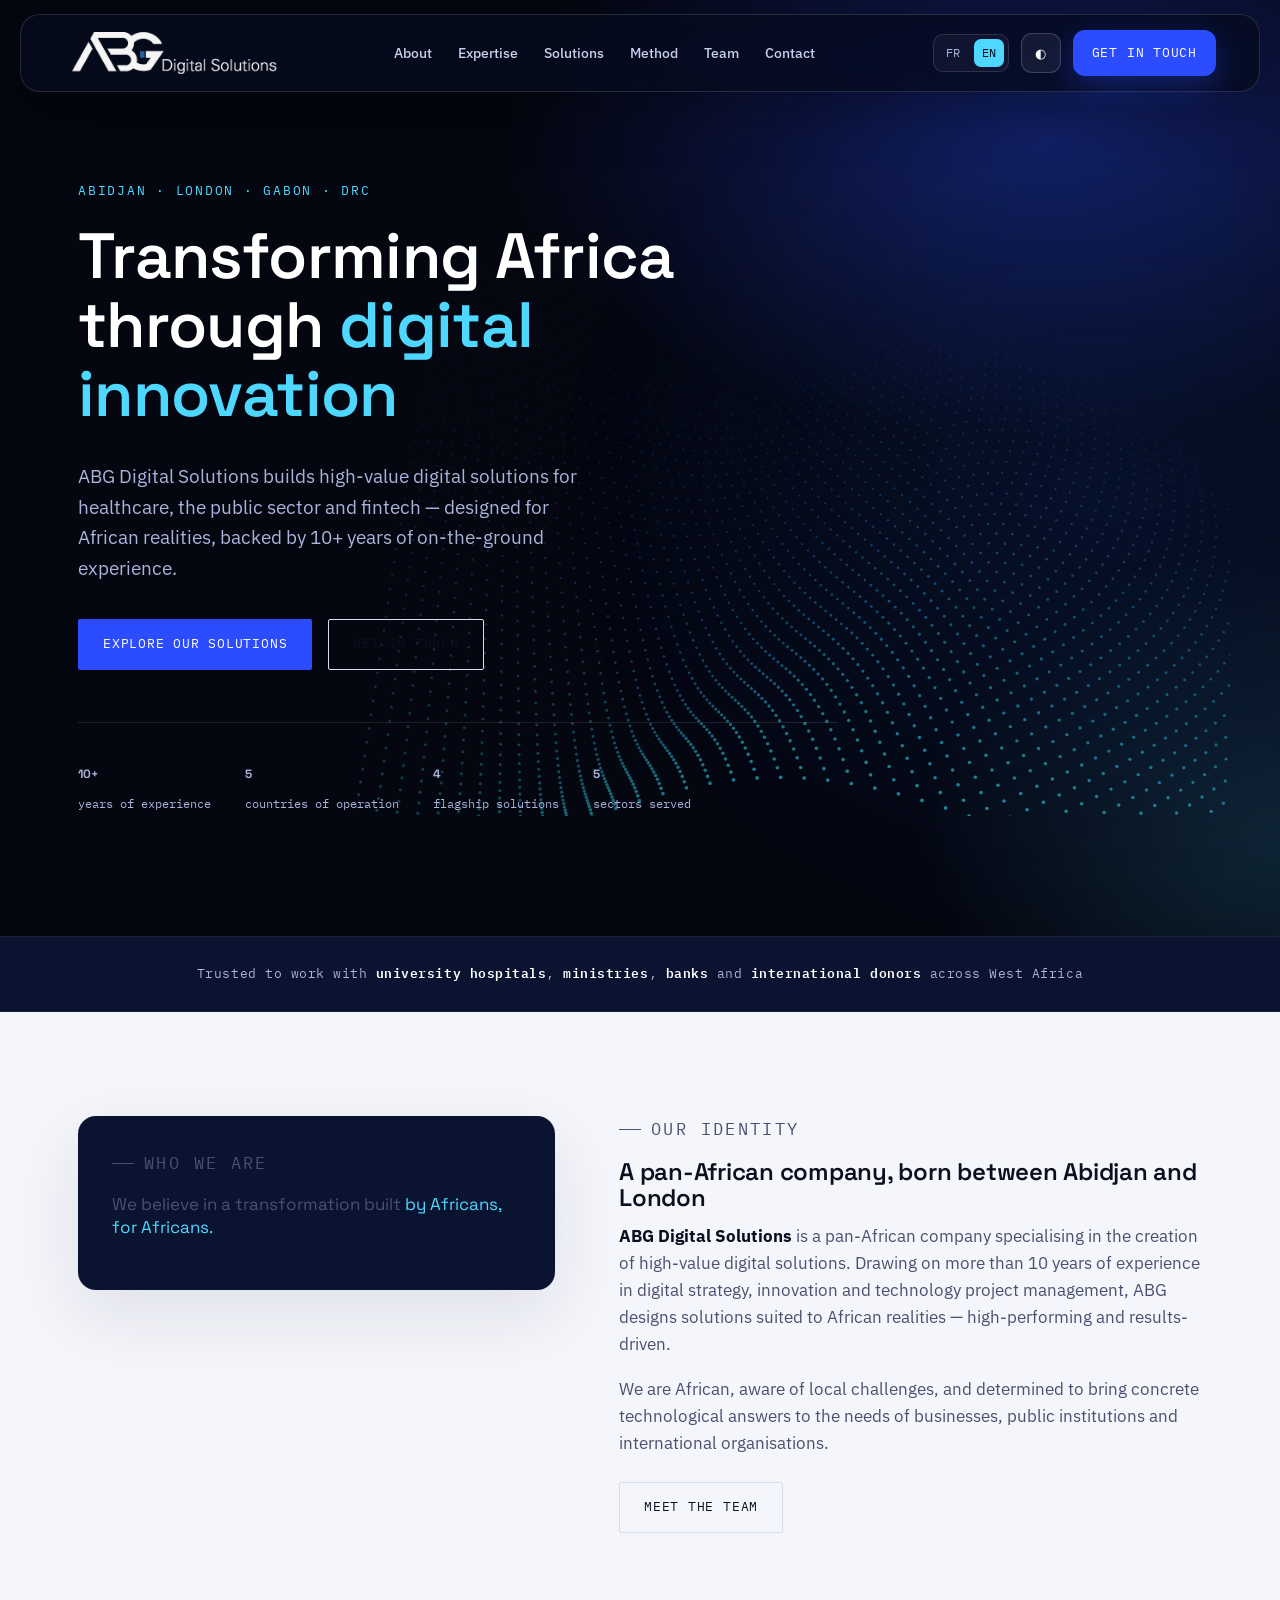
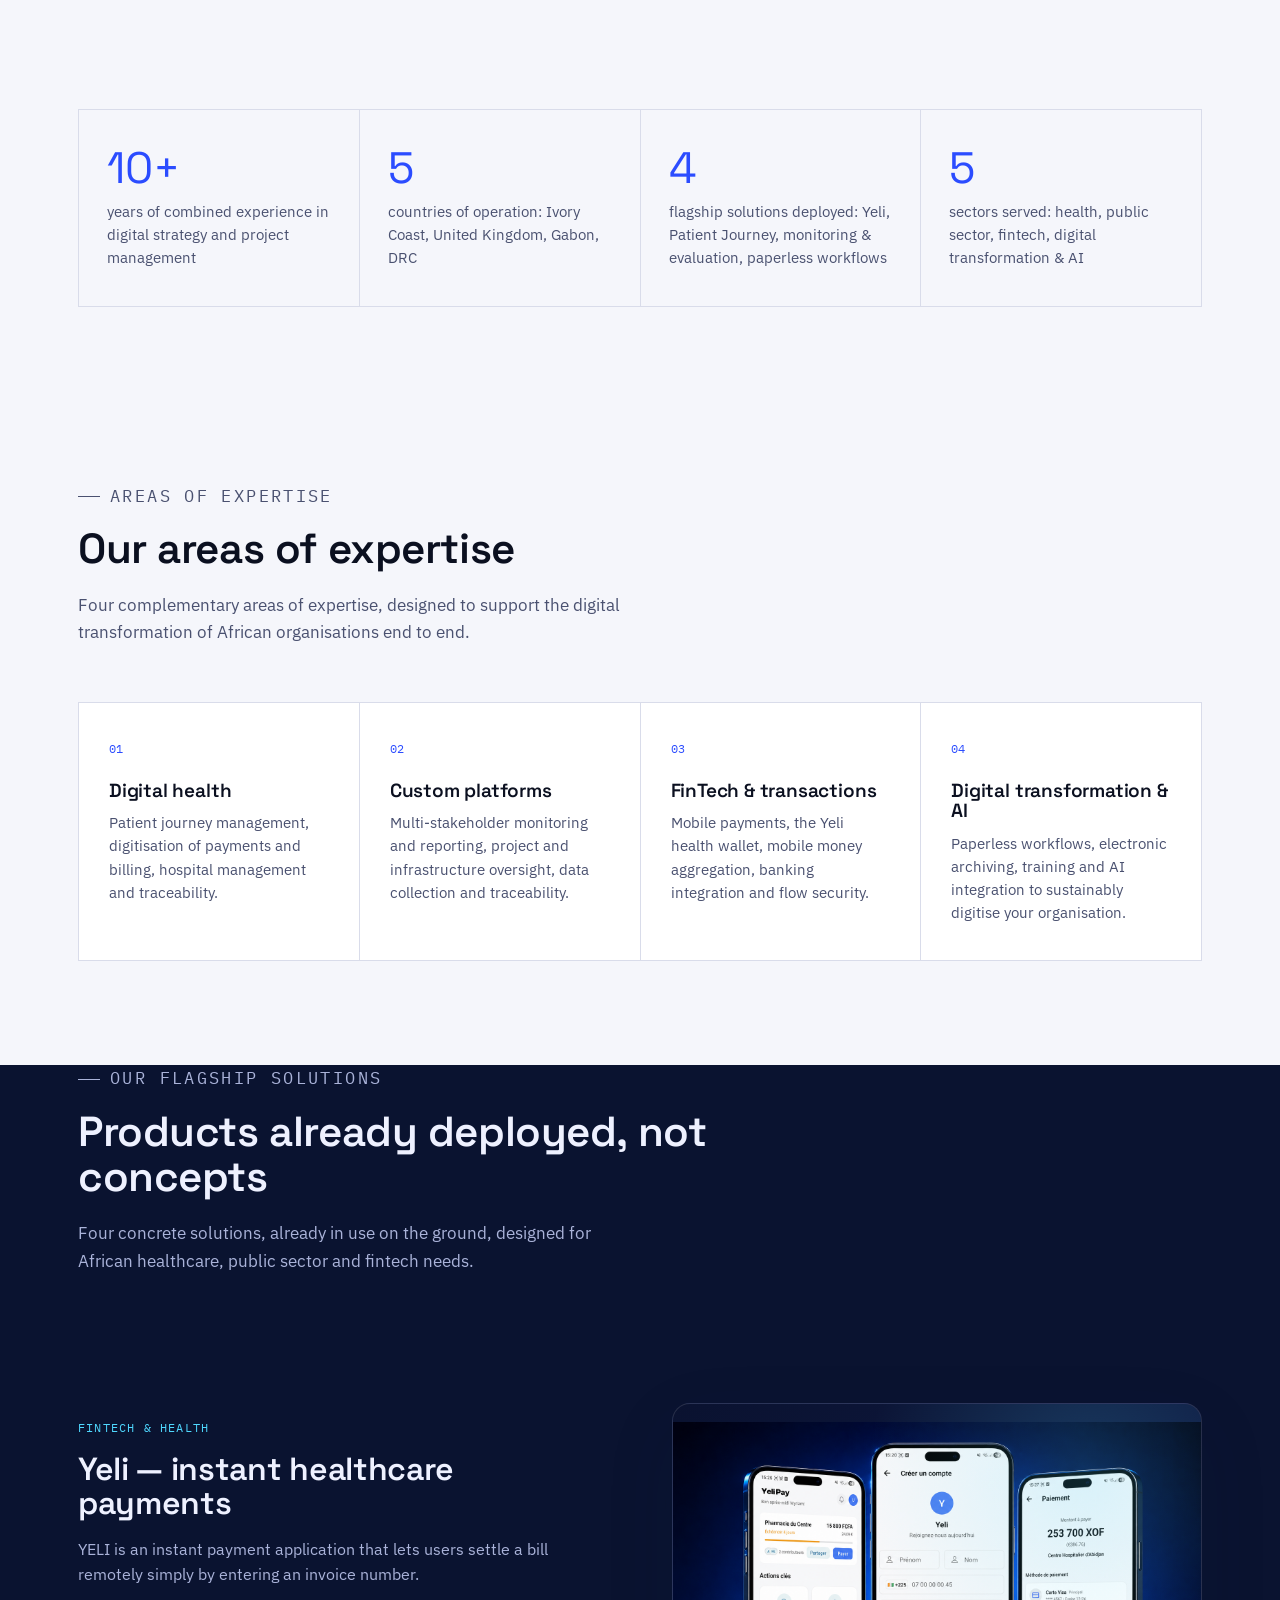
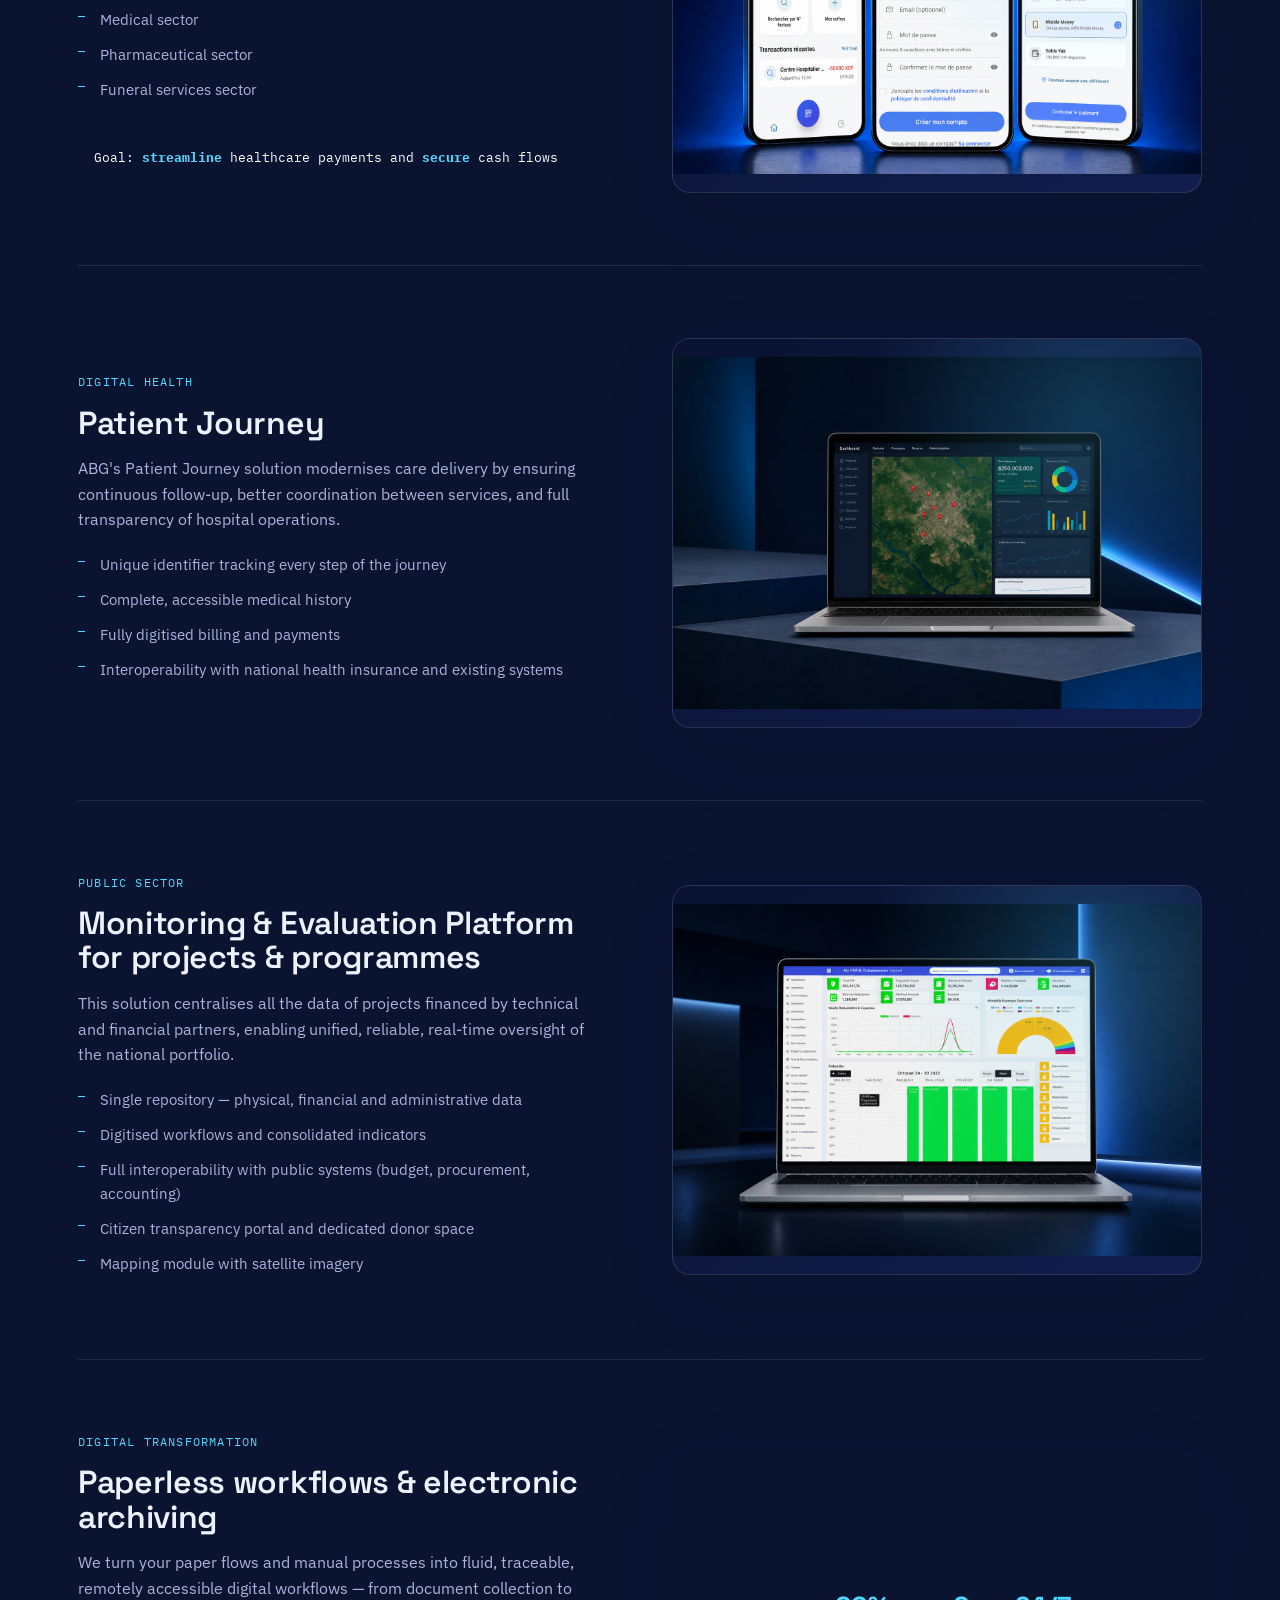
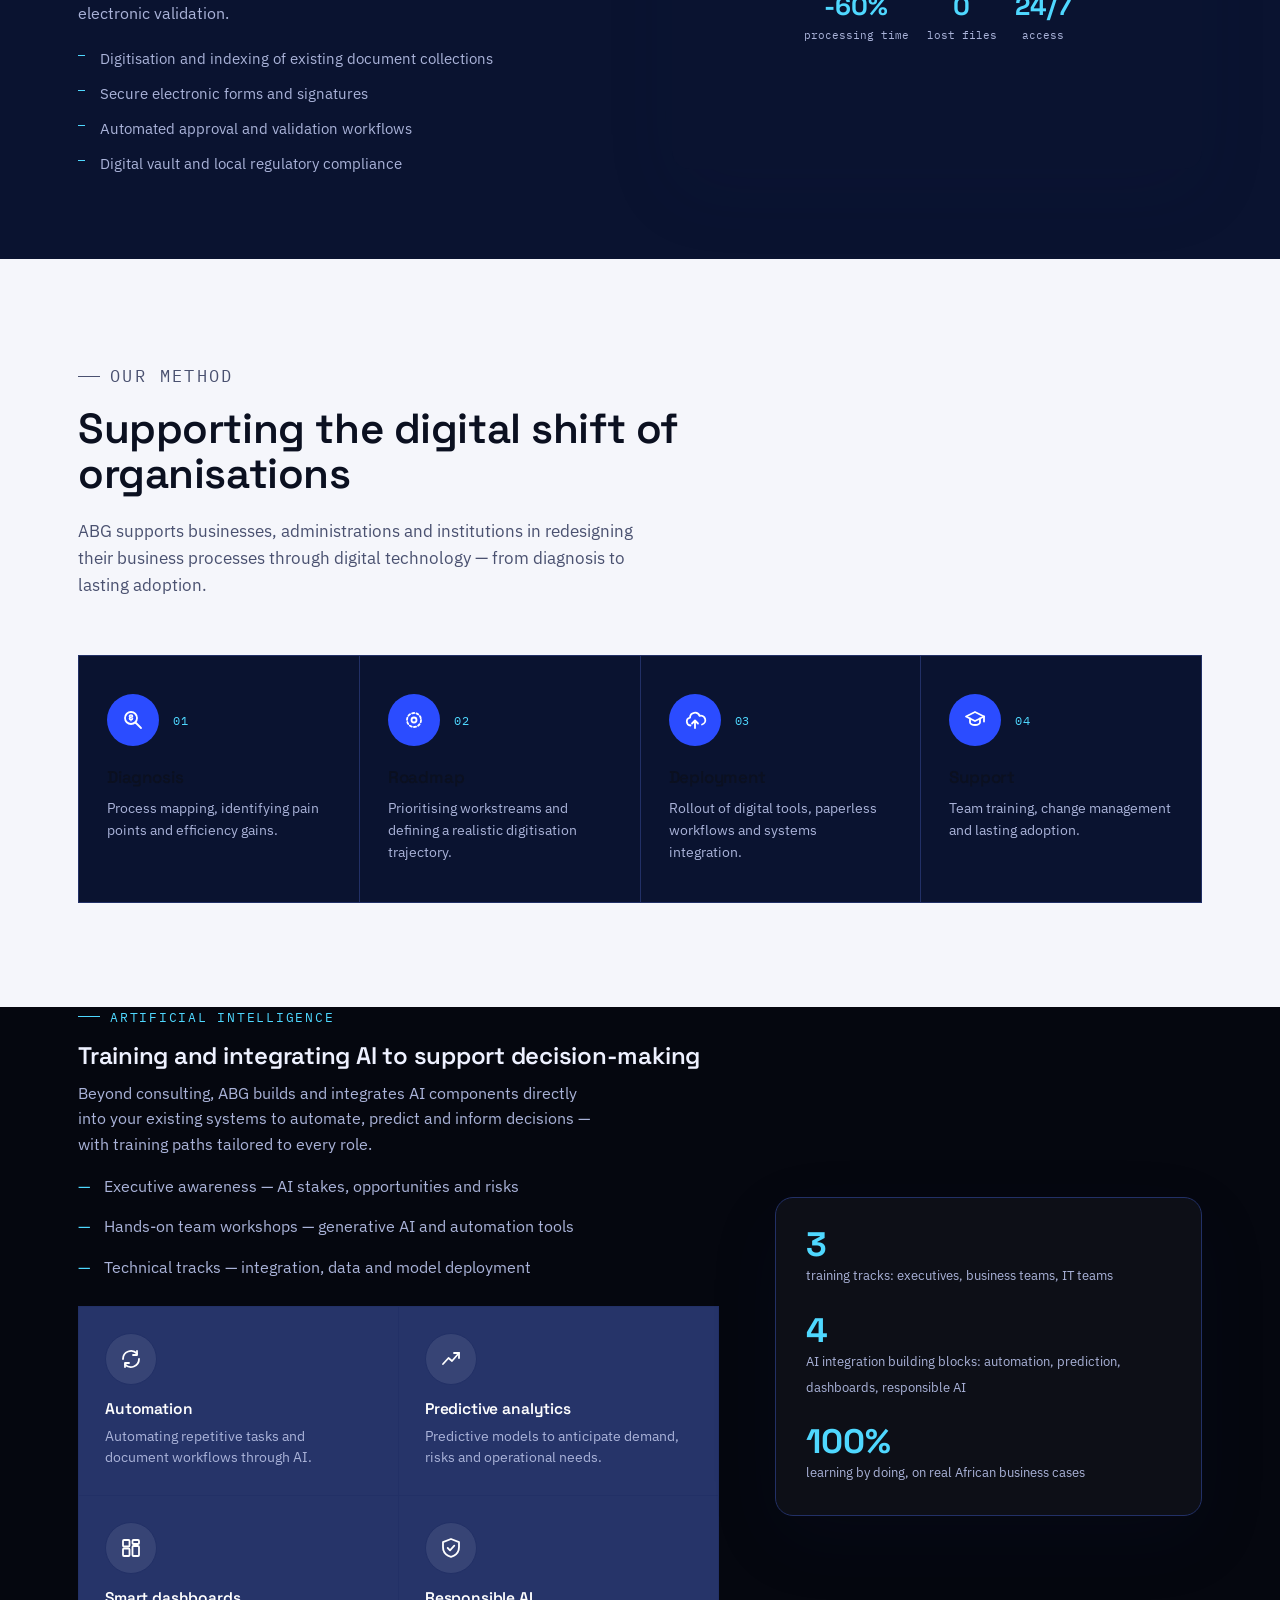
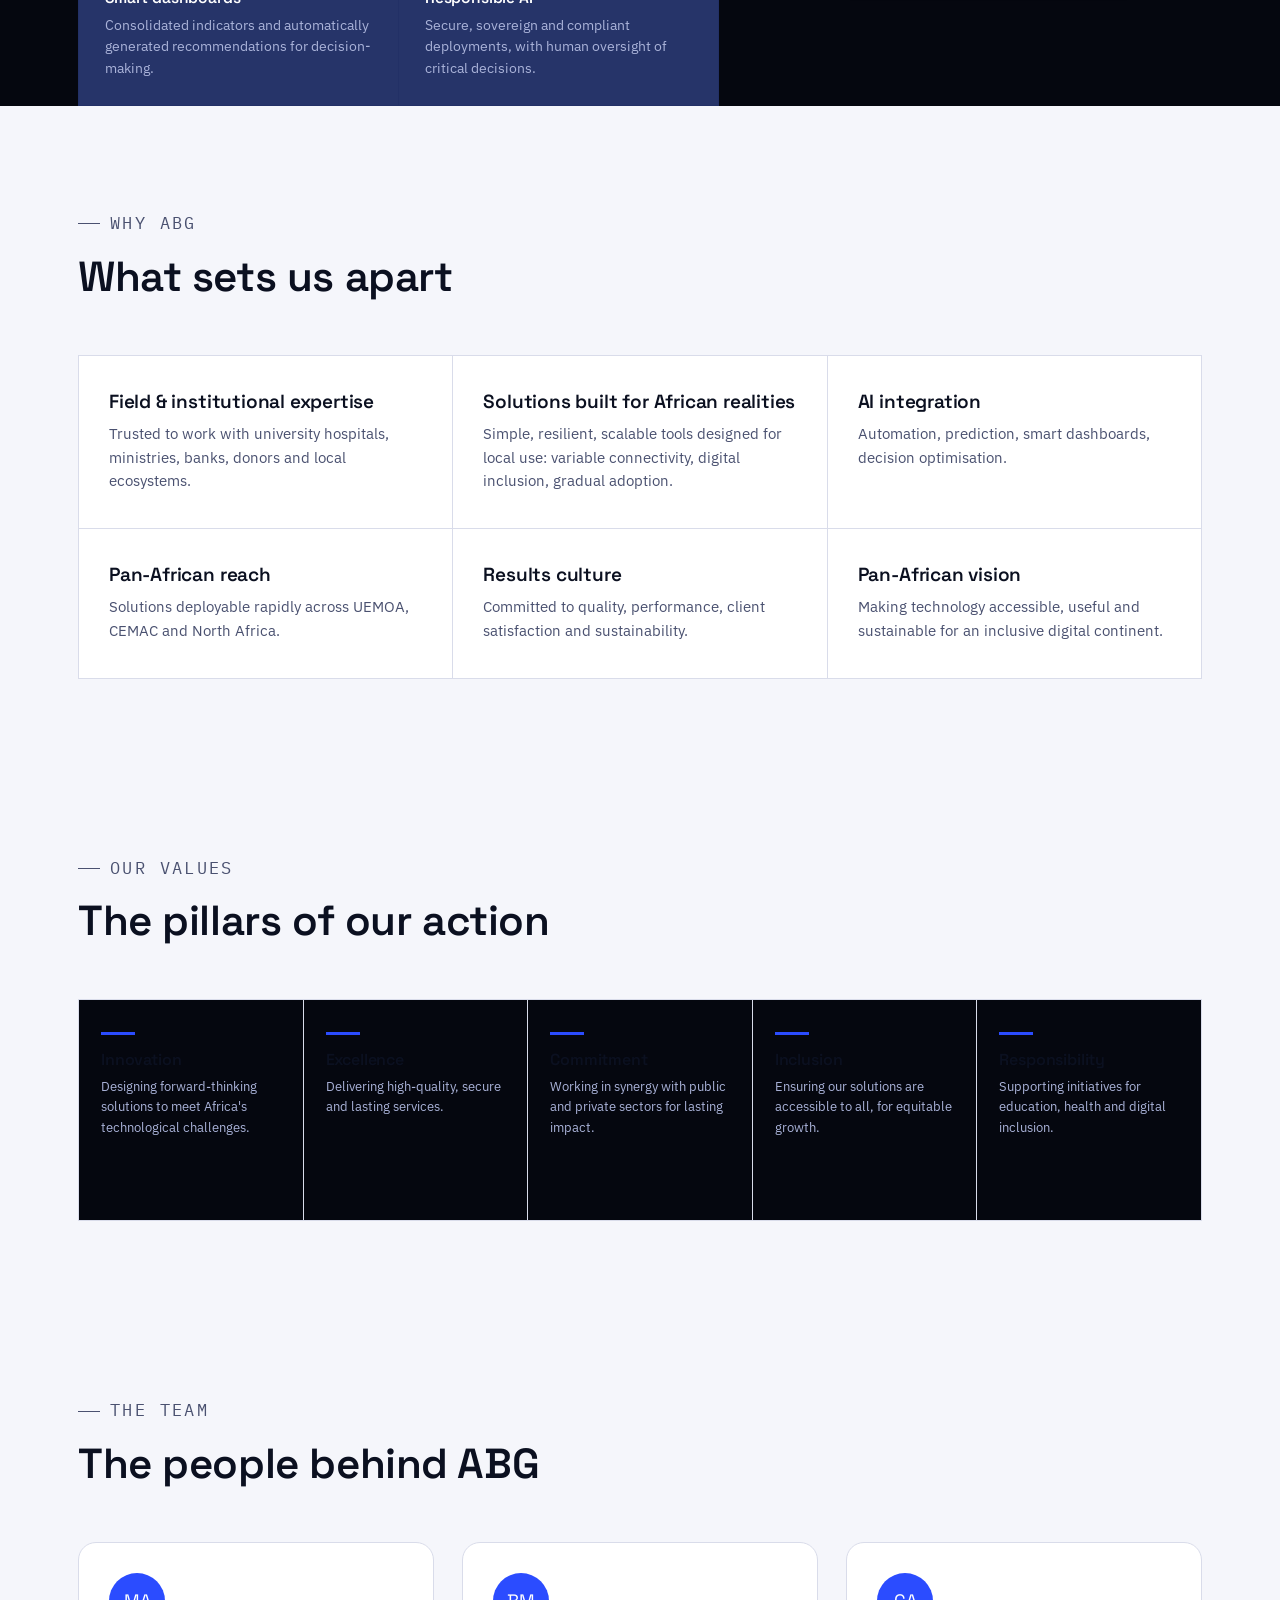
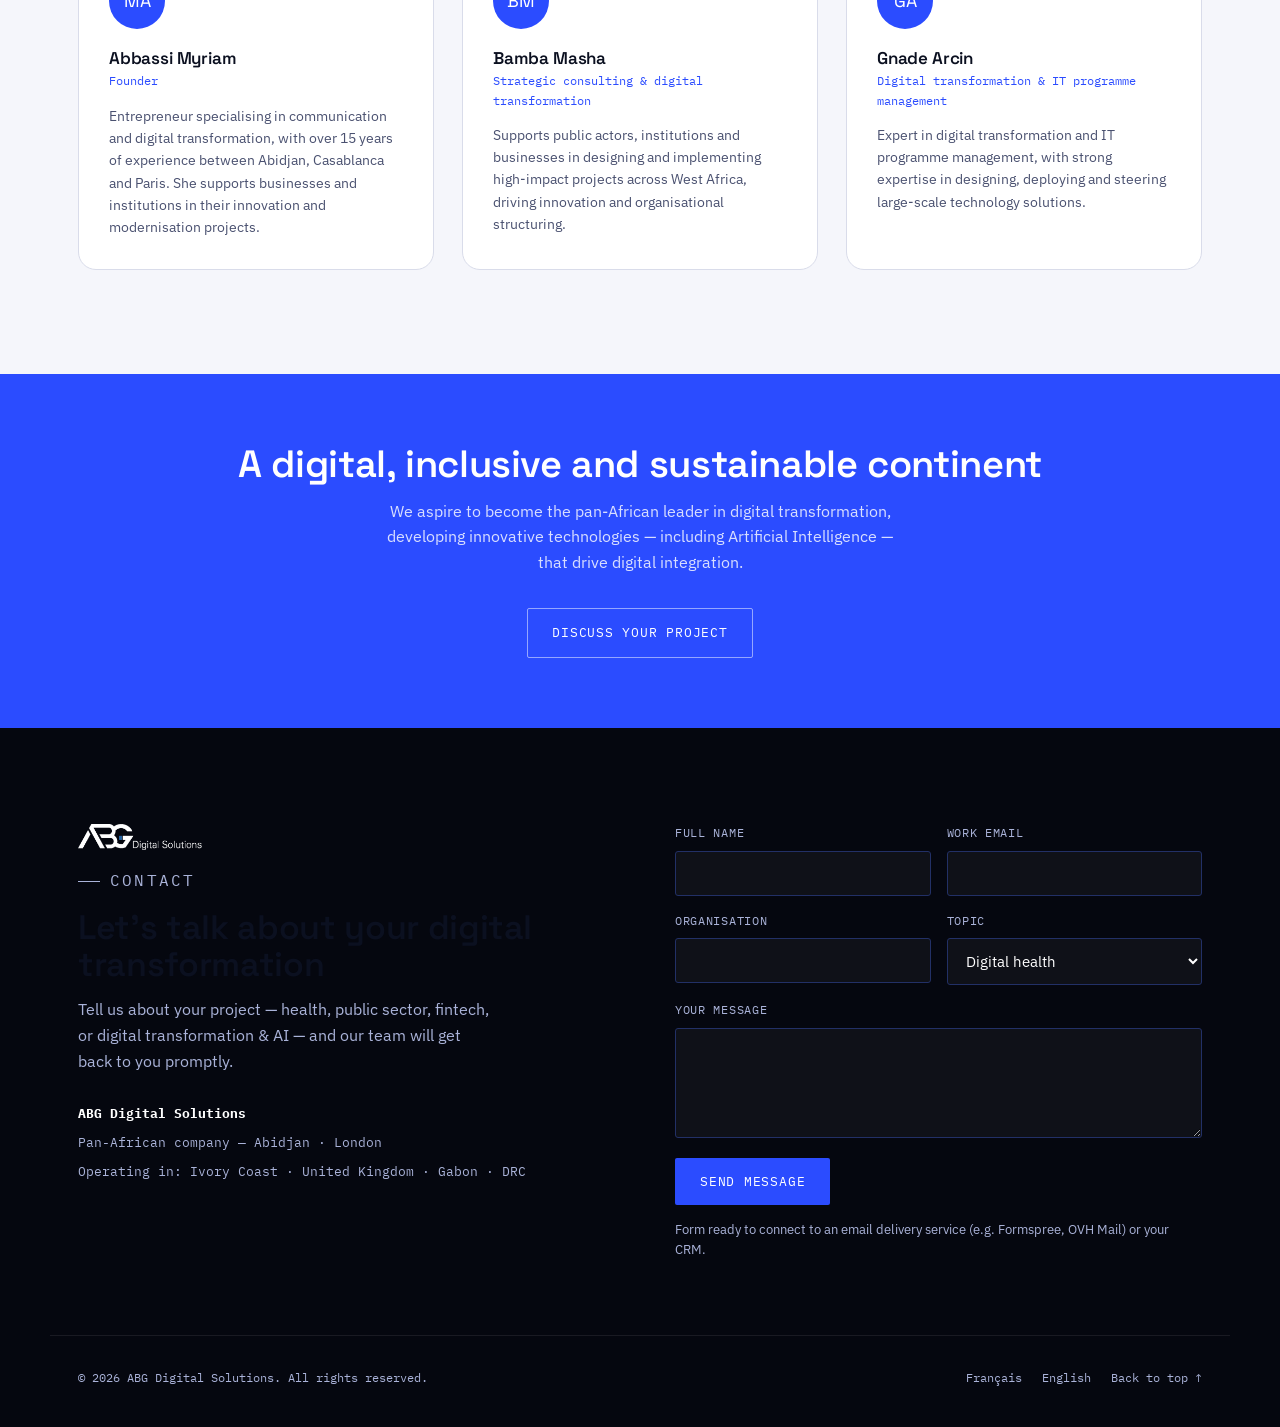
==== commit ee86e9e8: "Add files via upload" ====
--- a/en/index.html
+++ b/en/index.html
@@ -54,7 +54,7 @@
 
 <header class="nav">
   <div class="container nav__inner">
-    <a href="#top" class="nav__logo" aria-label="ABG Digital Solutions — Home"><img src="../assets/img/logo-transparent.png" alt="ABG Digital Solutions" width="220" height="42"></a>
+    <a href="#top" class="nav__logo" aria-label="ABG Digital Solutions — Home"><img src="../assets/img/logo-white-hd.png" alt="ABG Digital Solutions" width="1904" height="398"></a>
     <nav class="nav__links" aria-label="Main navigation">
       <a href="#about">About</a>
       <a href="#expertise">Expertise</a>
@@ -99,34 +99,7 @@
           <div><strong><span data-count="5">5</span></strong><span>sectors served</span></div>
         </div>
       </div>
-      <div class="hero__art" aria-hidden="true">
-        <svg class="africa-map" viewBox="0 0 520 560" xmlns="http://www.w3.org/2000/svg">
-          <path class="outline" d="M230 20 L300 15 L340 55 L330 100 L370 130 L400 110 L430 150 L410 200 L440 230 L420 280 L450 320 L430 370 L400 420 L370 470 L330 520 L300 545 L270 530 L260 480 L230 460 L215 410 L235 370 L210 330 L225 280 L190 250 L200 200 L170 170 L185 120 L160 90 L190 60 Z"/>
-          <g class="links">
-            <path class="link" d="M230 20 L300 200 L270 400"/>
-            <path class="link" d="M340 55 L300 200 L400 110"/>
-            <path class="link" d="M300 200 L440 230 L430 370"/>
-            <path class="link" d="M270 400 L400 420 L330 520"/>
-            <path class="link" d="M215 410 L270 400 L300 545"/>
-            <path class="link" d="M190 250 L300 200 L370 130"/>
-          </g>
-          <g class="nodes">
-            <circle class="node node--pulse" cx="230" cy="20" r="3"/>
-            <circle class="node node--pulse" cx="340" cy="55" r="3"/>
-            <circle class="node node--pulse" cx="300" cy="200" r="4"/>
-            <circle class="node node--pulse" cx="400" cy="110" r="3"/>
-            <circle class="node node--pulse" cx="440" cy="230" r="3"/>
-            <circle class="node node--pulse" cx="430" cy="370" r="3"/>
-            <circle class="node node--pulse" cx="400" cy="420" r="3"/>
-            <circle class="node node--pulse" cx="330" cy="520" r="3.5"/>
-            <circle class="node node--pulse" cx="270" cy="400" r="4"/>
-            <circle class="node node--pulse" cx="215" cy="410" r="3"/>
-            <circle class="node node--pulse" cx="190" cy="250" r="3"/>
-            <circle class="node node--pulse" cx="370" cy="130" r="3"/>
-            <circle class="node node--pulse" cx="300" cy="545" r="3"/>
-          </g>
-        </svg>
-      </div>
+      <canvas class="hero-wave" data-particle-wave aria-hidden="true"></canvas>
     </div>
   </section>
 
@@ -200,7 +173,7 @@
           <span class="solution__badge">Goal: <b>streamline</b> healthcare payments and <b>secure</b> cash flows</span>
         </div>
         <div class="solution__visual mock-shot">
-          <img src="../assets/img/yeli-mockup.jpg" alt="Yeli app interface, instant payment of healthcare invoices" loading="lazy" width="427" height="548">
+          <img src="../assets/img/yeli-product-showcase.png" alt="Three Yeli Pay mobile interfaces: home, account creation and payment" loading="lazy" width="1536" height="1024">
         </div>
       </div>
 
@@ -217,7 +190,7 @@
           </ul>
         </div>
         <div class="solution__visual mock-shot">
-          <img src="../assets/img/parcours-patient-mockup.jpg" alt="Patient journey dashboard: income, expenses, hospital scheduling" loading="lazy" width="394" height="545">
+          <img src="../assets/img/parcours-patient-showcase.png" alt="Patient Journey platform presented on a laptop" loading="lazy" width="1536" height="1024">
         </div>
       </div>
 
@@ -235,7 +208,7 @@
           </ul>
         </div>
         <div class="solution__visual mock-shot">
-          <img src="../assets/img/suivi-evaluation-mockup.jpg" alt="Monitoring and evaluation dashboard for funded projects, mapping and indicators" loading="lazy" width="409" height="548">
+          <img src="../assets/img/suivi-evaluation-showcase.png" alt="Project and programme monitoring and evaluation platform presented on a laptop" loading="lazy" width="1536" height="1024">
         </div>
       </div>
 
@@ -422,7 +395,7 @@
   <footer class="footer" id="contact">
     <div class="container footer__grid">
       <div class="footer__intro" data-reveal>
-        <img src="../assets/img/logo-transparent.png" alt="ABG Digital Solutions" class="footer__logo">
+        <img src="../assets/img/logo-white-hd.png" alt="ABG Digital Solutions" class="footer__logo" width="1904" height="398">
         <p class="eyebrow on-dark">Contact</p>
         <h2>Let's talk about your digital transformation</h2>
         <p>Tell us about your project — health, public sector, fintech, or digital transformation &amp; AI — and our team will get back to you promptly.</p>
--- a/assets/css/style.css
+++ b/assets/css/style.css
@@ -515,3 +515,76 @@
   .nav__lang.is-open{top:365px;left:20px}
   .theme-toggle{width:38px;height:38px}
 }
+
+/* ---------- Abstract hero: layered digital impact core ---------- */
+.hero-orbit{min-height:570px;display:grid;place-items:center;isolation:isolate;perspective:900px}
+.hero-orbit::before{content:"";position:absolute;width:82%;aspect-ratio:1;border-radius:34% 66% 62% 38%/42% 35% 65% 58%;background:linear-gradient(135deg,rgba(43,76,255,.24),rgba(79,216,255,.04));filter:blur(2px);transform:rotate(-10deg);animation:orbitMorph 12s ease-in-out infinite alternate;z-index:-2}
+.hero-orbit::after{content:"";position:absolute;width:64%;height:68%;border:1px solid rgba(255,255,255,.11);border-radius:44% 56% 37% 63%/58% 35% 65% 42%;transform:rotate(18deg);box-shadow:inset 0 0 80px rgba(43,76,255,.08)}
+.hero-orbit__halo{position:absolute;width:62%;aspect-ratio:1;border-radius:50%;background:radial-gradient(circle,rgba(79,216,255,.18),rgba(43,76,255,.08) 42%,transparent 70%);filter:blur(16px);animation:haloPulse 5s ease-in-out infinite}
+.hero-orbit__ring{position:absolute;border-radius:50%;border:1px solid rgba(79,216,255,.22);transform:rotateX(66deg) rotateZ(-16deg)}
+.hero-orbit__ring--outer{width:86%;aspect-ratio:1;box-shadow:0 0 50px rgba(79,216,255,.08)}
+.hero-orbit__ring--inner{width:55%;aspect-ratio:1;border-color:rgba(255,255,255,.16);transform:rotateX(66deg) rotateZ(28deg)}
+.hero-orbit__core{position:relative;width:196px;aspect-ratio:1;border-radius:38% 62% 55% 45%/45% 42% 58% 55%;display:flex;flex-direction:column;align-items:center;justify-content:center;background:linear-gradient(145deg,rgba(79,216,255,.18),rgba(43,76,255,.64));border:1px solid rgba(255,255,255,.24);box-shadow:inset 0 1px 1px rgba(255,255,255,.35),0 30px 100px rgba(43,76,255,.4);backdrop-filter:blur(16px);animation:coreFloat 6s ease-in-out infinite}
+.hero-orbit__core span{font-family:var(--font-display);font-size:48px;font-weight:700;letter-spacing:-.07em;color:#fff;line-height:1}
+.hero-orbit__core small{margin-top:12px;font-family:var(--font-mono);font-size:10px;line-height:1.35;letter-spacing:.16em;text-transform:uppercase;text-align:center;color:var(--cyan-400)}
+.hero-orbit__label{position:absolute;display:flex;align-items:center;gap:12px;min-width:160px;padding:12px 15px;border:1px solid rgba(255,255,255,.14);border-radius:12px;background:rgba(8,15,40,.68);backdrop-filter:blur(14px);box-shadow:0 16px 40px rgba(0,0,0,.22)}
+.hero-orbit__label b{font-family:var(--font-mono);font-size:10px;color:var(--cyan-400)}
+.hero-orbit__label span{font-size:13px;color:#eef1ff;white-space:nowrap}
+.hero-orbit__label--health{top:16%;right:1%}.hero-orbit__label--data{bottom:17%;right:3%}.hero-orbit__label--fintech{bottom:10%;left:0}
+@keyframes orbitMorph{to{border-radius:61% 39% 45% 55%/36% 62% 38% 64%;transform:rotate(8deg) scale(1.04)}}
+@keyframes haloPulse{50%{transform:scale(1.12);opacity:.7}}
+@keyframes coreFloat{50%{transform:translateY(-12px) rotate(2deg)}}
+
+/* ---------- Project visuals: editorial product presentation ---------- */
+.solution__visual.mock-shot{position:relative;min-height:390px;padding:0;overflow:hidden;border:1px solid rgba(255,255,255,.12);background:linear-gradient(145deg,#0a1230,#111d4d)}
+.solution__visual.mock-shot::before{content:"";position:absolute;inset:0;background:radial-gradient(circle at 78% 18%,rgba(79,216,255,.18),transparent 42%);pointer-events:none;z-index:1}
+.solution__visual.mock-shot img{width:100%;height:100%;max-height:none;object-fit:cover;border-radius:0;box-shadow:none;transition:transform .7s var(--ease)}
+.solution:hover .solution__visual.mock-shot img{transform:scale(1.025)}
+.solution:nth-of-type(3) .solution__visual.mock-shot,.solution:nth-of-type(4) .solution__visual.mock-shot{padding:24px}
+.solution:nth-of-type(3) .solution__visual.mock-shot img,.solution:nth-of-type(4) .solution__visual.mock-shot img{object-fit:contain;border-radius:10px;box-shadow:0 22px 60px rgba(0,0,0,.34)}
+@media (max-width:1024px){.hero-orbit{max-width:560px;min-height:500px;margin:0 auto;width:100%}}
+@media (max-width:760px){.hero-orbit{min-height:420px;margin-top:30px}.hero-orbit__core{width:150px}.hero-orbit__core span{font-size:38px}.hero-orbit__label{min-width:auto;padding:9px 11px}.hero-orbit__label span{font-size:11px}.hero-orbit__label--health{right:0}.hero-orbit__label--fintech{left:0}.solution__visual.mock-shot{min-height:280px}}
+
+/* ---------- Hero v4: restrained editorial abstraction ---------- */
+.nav__logo img{filter:none;image-rendering:auto;backface-visibility:hidden}
+.footer__logo{filter:none;image-rendering:auto;backface-visibility:hidden}
+.hero__grid{grid-template-columns:1.14fr .86fr;gap:70px}
+.hero-editorial{position:relative;min-height:520px;display:flex;flex-direction:column;justify-content:center;padding-left:10%;isolation:isolate}
+.hero-editorial::before{content:"";position:absolute;inset:6% -20% 2% 4%;z-index:-2;background:linear-gradient(145deg,rgba(30,43,111,.16),rgba(43,76,255,.07));border:1px solid rgba(255,255,255,.08);transform:skewY(-8deg);box-shadow:inset 0 1px rgba(255,255,255,.08),0 40px 120px rgba(0,0,0,.22)}
+.hero-editorial::after{content:"";position:absolute;width:420px;height:420px;right:-25%;top:12%;z-index:-3;border-radius:50%;background:radial-gradient(circle,rgba(74,99,255,.30),rgba(43,76,255,.07) 44%,transparent 70%);filter:blur(18px)}
+.hero-editorial>span{font-family:var(--font-display);font-size:clamp(54px,7.3vw,104px);font-weight:700;letter-spacing:-.065em;line-height:.82;color:transparent;-webkit-text-stroke:1px rgba(238,241,255,.21);text-shadow:0 0 50px rgba(79,216,255,.03)}
+.hero-editorial>span:nth-child(2){color:rgba(79,216,255,.12);-webkit-text-stroke-color:rgba(79,216,255,.34);transform:translateX(-7%)}
+.hero-editorial__index{margin-top:42px;padding-top:13px;width:110px;border-top:1px solid var(--cyan-400);font-family:var(--font-mono);font-size:11px;letter-spacing:.14em;color:var(--cyan-400)}
+.hero .hero__stats{border-top:1px solid rgba(255,255,255,.1);padding-top:26px;margin-top:52px}
+
+/* Each project visual now receives the same premium landscape treatment. */
+.solution__visual.mock-shot img{object-fit:cover!important;padding:0!important;border-radius:0!important;box-shadow:none!important}
+.solution:nth-of-type(3) .solution__visual.mock-shot,.solution:nth-of-type(4) .solution__visual.mock-shot{padding:0}
+
+@media (max-width:1024px){.hero__grid{grid-template-columns:1fr}.hero-editorial{min-height:300px;padding-left:5%;margin-top:20px}.hero-editorial>span{font-size:clamp(58px,13vw,92px)}}
+@media (max-width:760px){.hero-editorial{min-height:250px}.hero-editorial::after{width:280px;height:280px}.hero-editorial>span{font-size:clamp(48px,16vw,72px)}.hero-editorial__index{margin-top:26px}}
+
+/* ---------- Hero v5: animated aurora background ---------- */
+.hero{min-height:860px;display:flex;align-items:center;background:#040610}
+.hero::after{display:none}
+.hero__grid{position:relative;grid-template-columns:minmax(0,760px);justify-content:start;z-index:1}
+.hero__grid>div:first-child{position:relative;z-index:3}
+.hero-aurora{position:absolute!important;inset:-180px calc((100vw - min(100vw,1180px))/2 * -1) -140px -10vw;z-index:-2!important;overflow:hidden;pointer-events:none}
+.hero-aurora::before{content:"";position:absolute;width:72vw;height:72vw;min-width:760px;min-height:760px;right:-18vw;top:-24vw;border-radius:38% 62% 58% 42%/47% 34% 66% 53%;background:conic-gradient(from 215deg,transparent 0 12%,rgba(43,76,255,.42) 23%,rgba(79,216,255,.18) 34%,transparent 46% 64%,rgba(97,45,255,.28) 78%,transparent 92%);filter:blur(42px);animation:auroraTurn 24s linear infinite}
+.hero-aurora::after{content:"";position:absolute;width:56vw;height:46vw;right:4vw;bottom:-25vw;border-radius:50%;background:radial-gradient(ellipse,rgba(79,216,255,.23),rgba(43,76,255,.15) 38%,transparent 72%);filter:blur(28px);animation:auroraBreathe 8s ease-in-out infinite alternate}
+.hero-aurora span{position:absolute;display:block;border-radius:50%;filter:blur(60px);mix-blend-mode:screen;opacity:.5}
+.hero-aurora span:nth-child(1){width:34vw;height:60vw;right:10vw;top:2vw;background:linear-gradient(180deg,rgba(48,32,255,.48),rgba(79,216,255,.04));transform:rotate(28deg);animation:auroraDriftA 15s ease-in-out infinite alternate}
+.hero-aurora span:nth-child(2){width:42vw;height:20vw;right:-8vw;top:38%;background:linear-gradient(90deg,rgba(91,29,255,.34),rgba(0,214,255,.16));transform:rotate(-18deg);animation:auroraDriftB 18s ease-in-out infinite alternate}
+.hero-aurora span:nth-child(3){width:24vw;height:24vw;right:26vw;top:22%;background:rgba(58,91,255,.22);animation:auroraBreathe 10s ease-in-out infinite alternate-reverse}
+@keyframes auroraTurn{to{transform:rotate(360deg)}}
+@keyframes auroraBreathe{to{transform:scale(1.2) translate3d(-3vw,-2vw,0);opacity:.78}}
+@keyframes auroraDriftA{to{transform:rotate(42deg) translate3d(-7vw,4vw,0)}}
+@keyframes auroraDriftB{to{transform:rotate(-8deg) translate3d(-5vw,-5vw,0)}}
+@media (max-width:760px){.hero{min-height:760px}.hero-aurora{inset:-100px -20vw -80px -20vw}.hero-aurora::before{right:-70vw;top:-20vw}.hero-aurora span:nth-child(1){width:70vw;height:100vw;right:-10vw}.hero-aurora span:nth-child(2){width:80vw;height:40vw}.hero__stats{gap:20px}}
+
+/* ---------- Hero v6: animated particle waves ---------- */
+.hero h1{color:#fff}
+.hero h1 em{color:var(--cyan-400)}
+.hero-wave{position:absolute;inset:0;width:100%;height:100%;z-index:-2;pointer-events:none;opacity:.92}
+.hero__grid::after{content:"";position:absolute;z-index:-1;inset:-180px -35vw -150px 42%;background:radial-gradient(ellipse at center,rgba(15,58,138,.22),transparent 68%);filter:blur(18px);pointer-events:none}
+@media (max-width:760px){.hero-wave{opacity:.62}.hero__grid::after{inset:10% -40vw -20% 10%}}
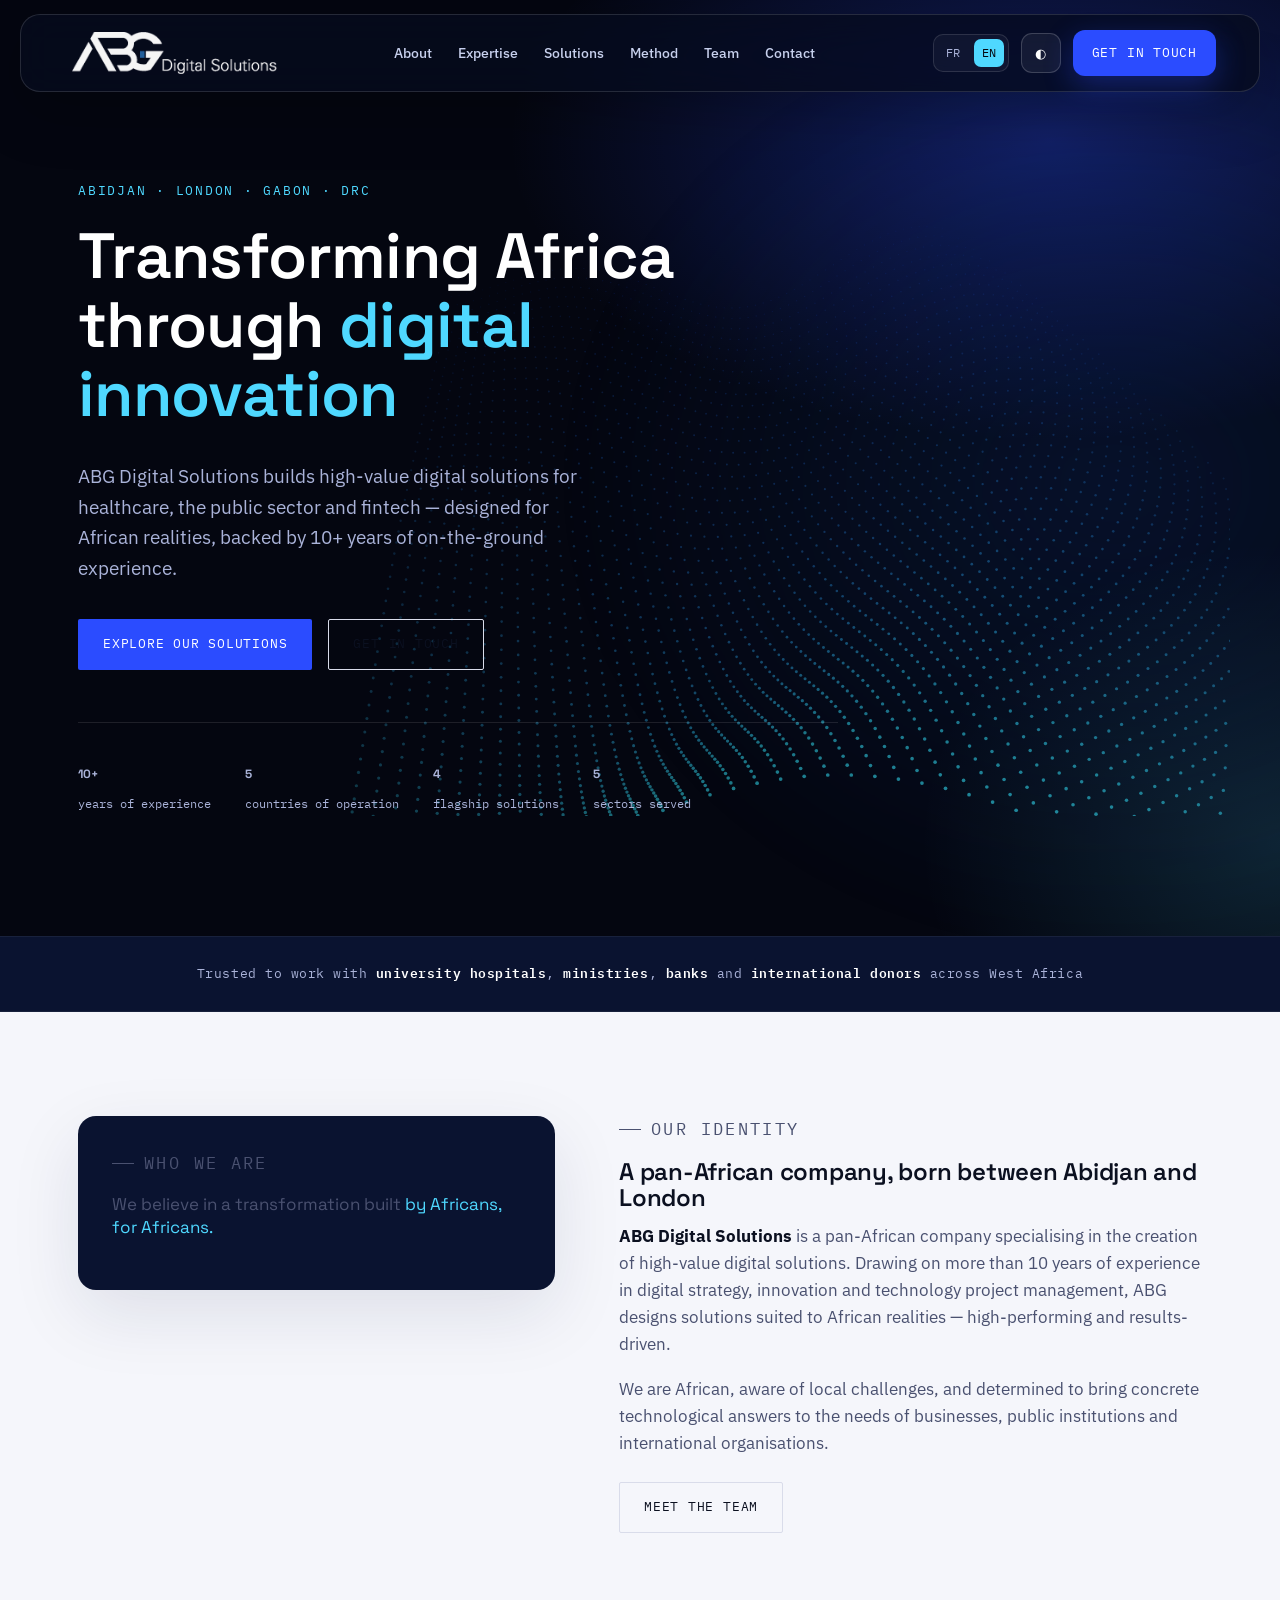
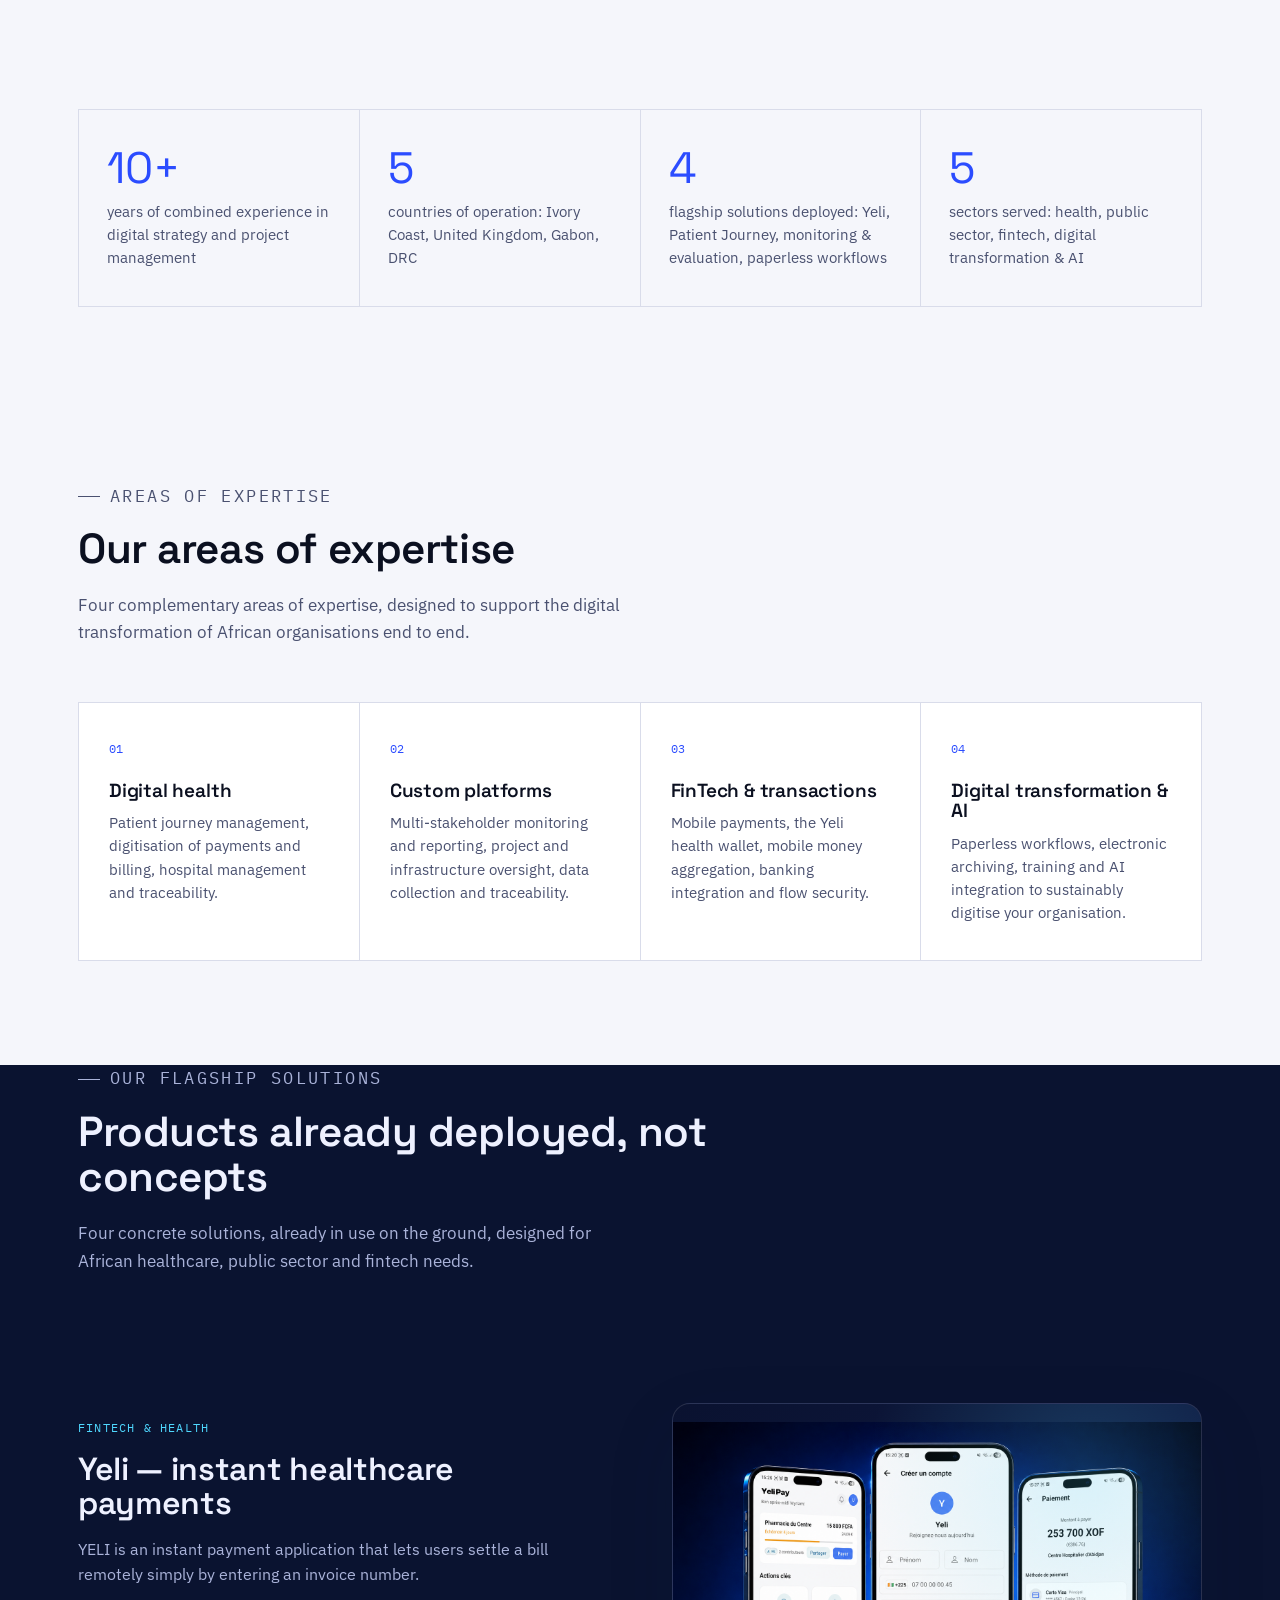
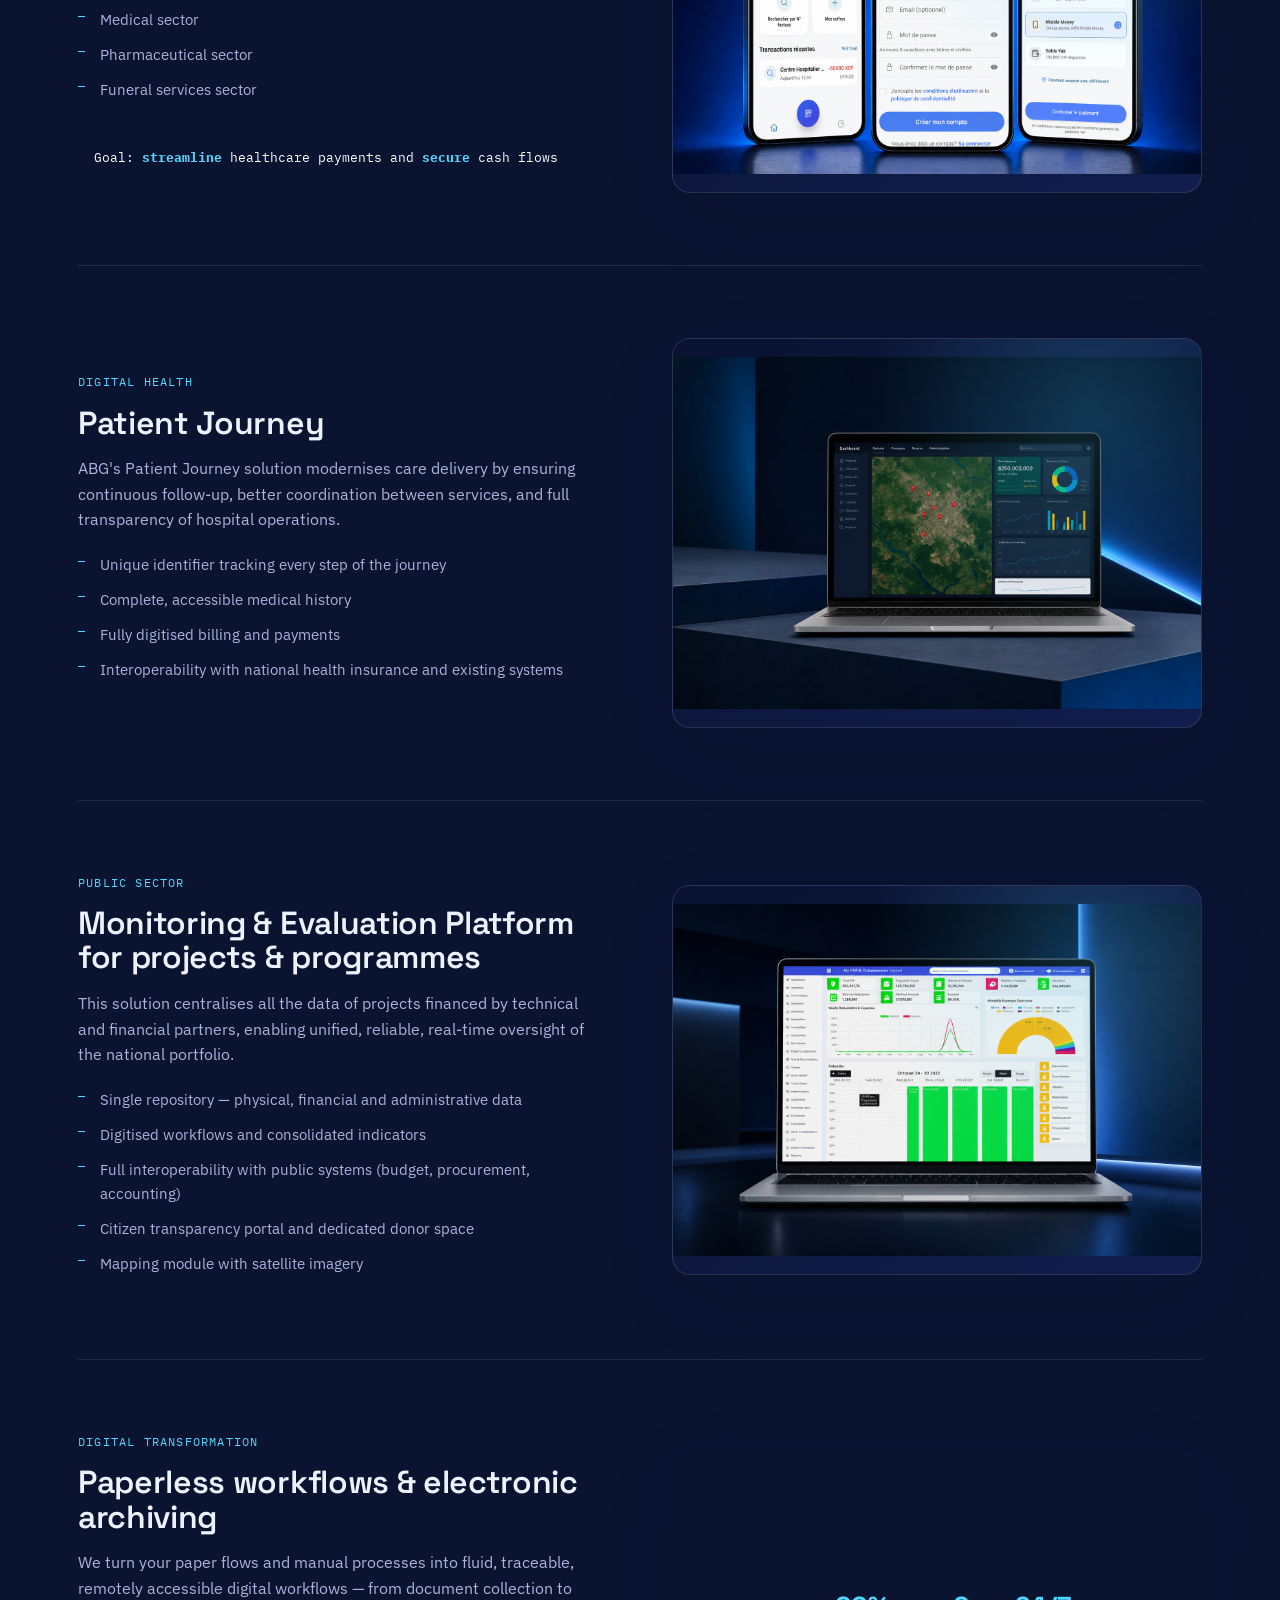
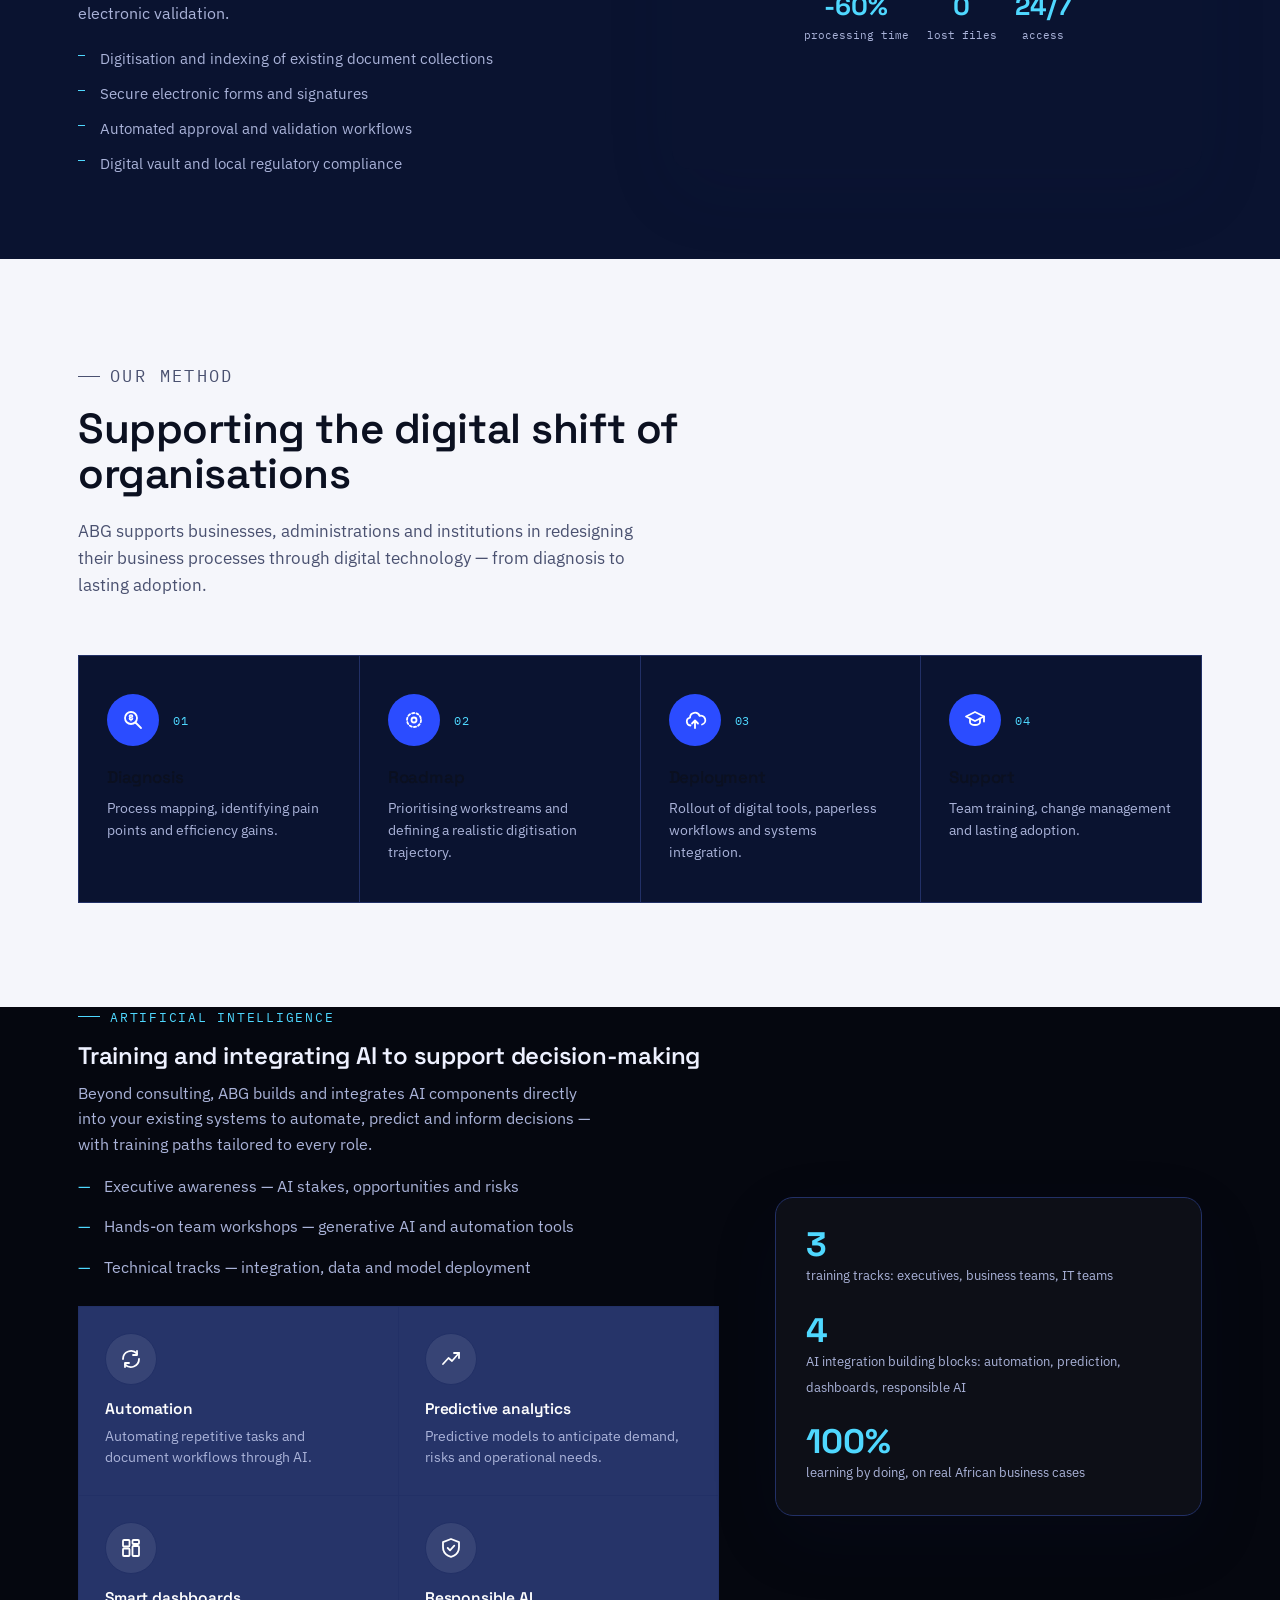
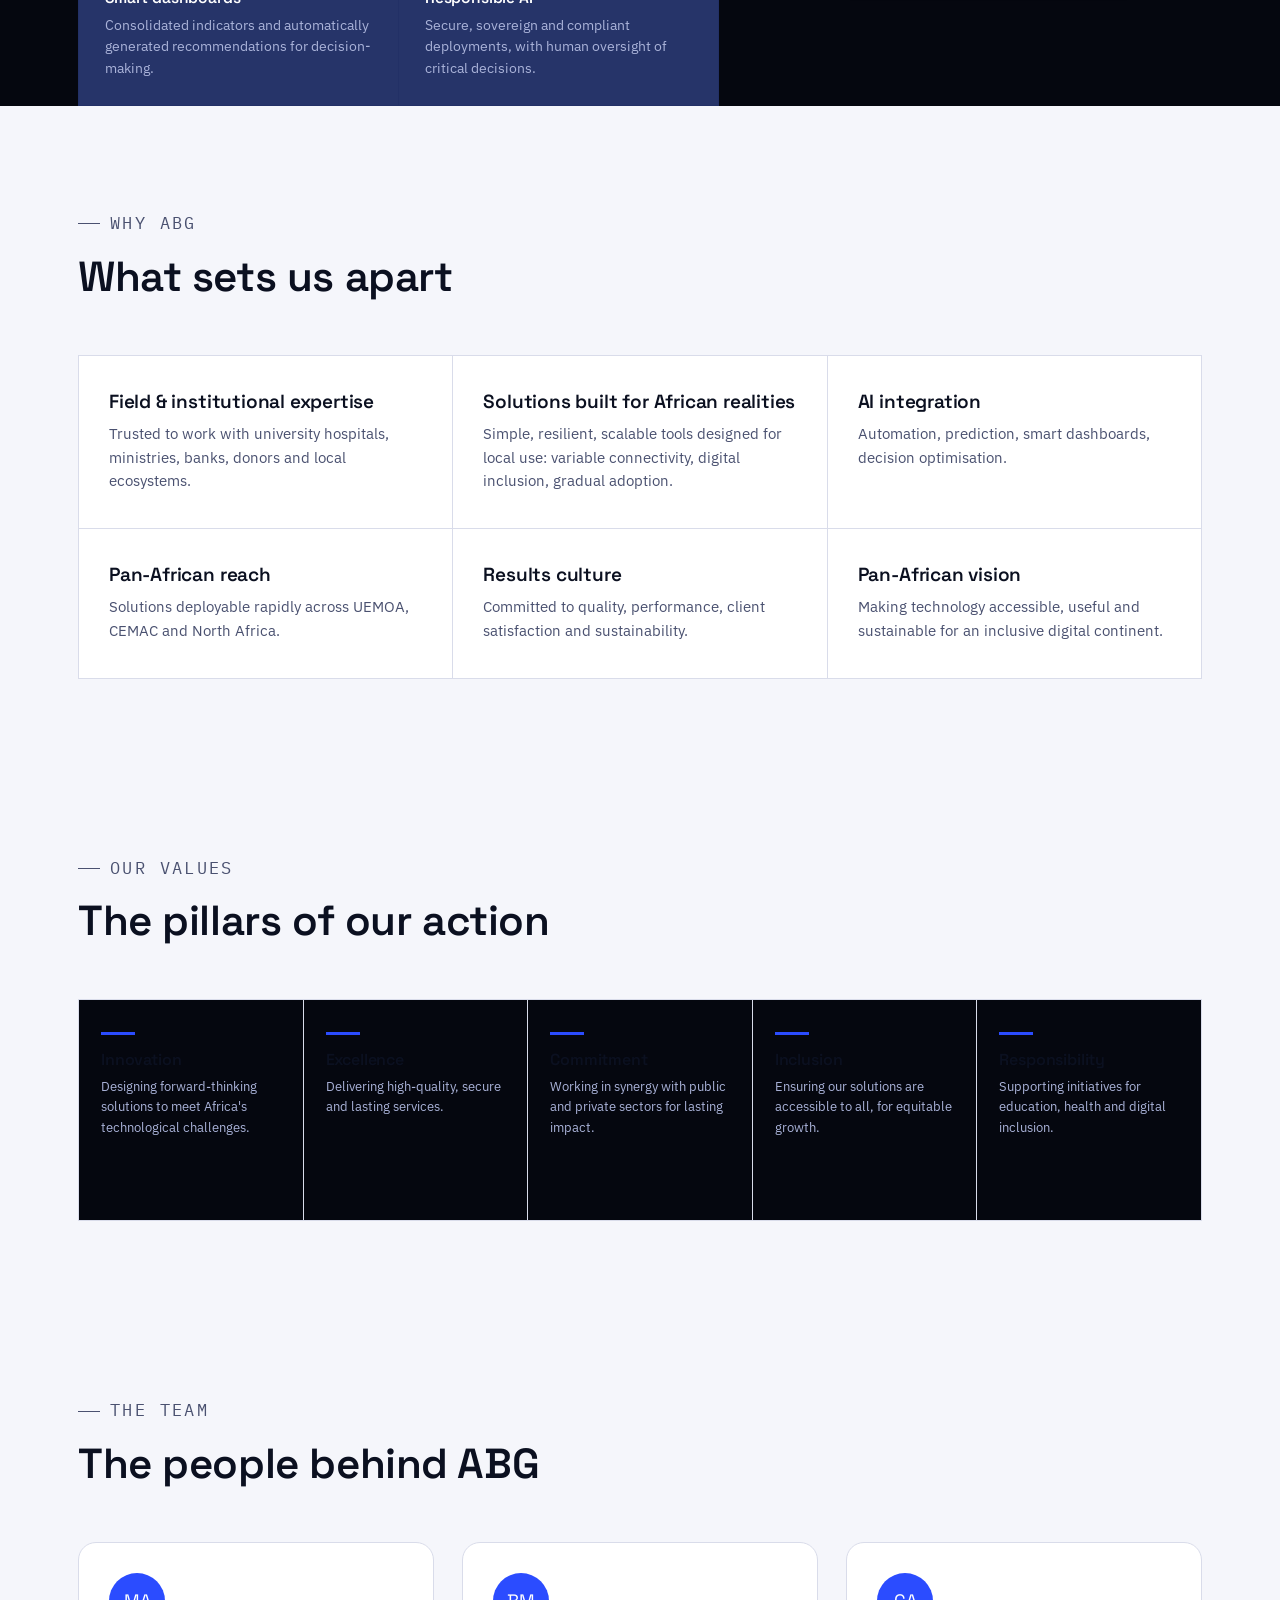
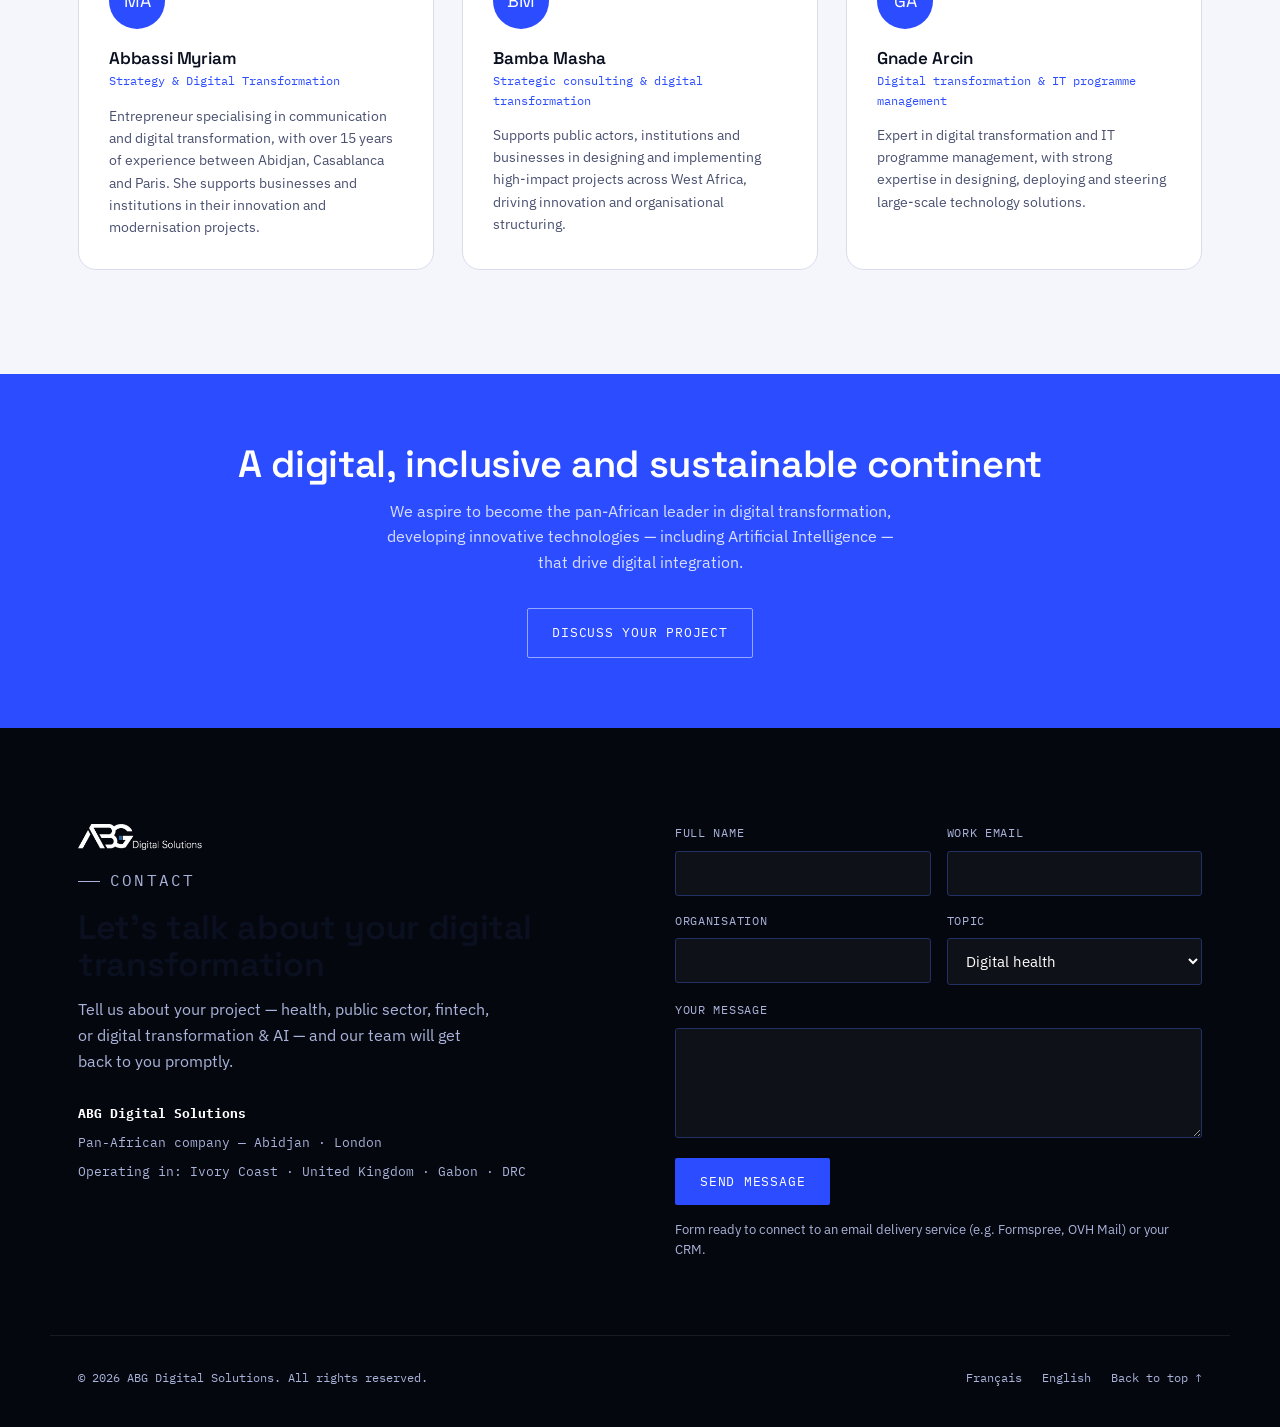
==== commit df8b6c61: "Add files via upload" ====
--- a/en/index.html
+++ b/en/index.html
@@ -363,7 +363,7 @@
         <div class="team-card">
           <div class="team-card__avatar">MA</div>
           <h4>Abbassi Myriam</h4>
-          <span class="role">Founder</span>
+          <span class="role">Strategy &amp; Digital Transformation</span>
           <p>Entrepreneur specialising in communication and digital transformation, with over 15 years of experience between Abidjan, Casablanca and Paris. She supports businesses and institutions in their innovation and modernisation projects.</p>
         </div>
         <div class="team-card">
--- a/assets/css/style.css
+++ b/assets/css/style.css
@@ -588,3 +588,21 @@
 .hero-wave{position:absolute;inset:0;width:100%;height:100%;z-index:-2;pointer-events:none;opacity:.92}
 .hero__grid::after{content:"";position:absolute;z-index:-1;inset:-180px -35vw -150px 42%;background:radial-gradient(ellipse at center,rgba(15,58,138,.22),transparent 68%);filter:blur(18px);pointer-events:none}
 @media (max-width:760px){.hero-wave{opacity:.62}.hero__grid::after{inset:10% -40vw -20% 10%}}
+
+/* ---------- Mobile language switch: always visible ---------- */
+@media (max-width:760px){
+  .nav__inner{gap:8px}
+  .nav__logo{width:clamp(118px,36vw,150px)}
+  .nav__cta{gap:6px;margin-left:auto}
+  .nav__lang,.nav__lang.is-open{display:flex!important;position:static;gap:2px;padding:3px;border-radius:9px;background:rgba(255,255,255,.06)}
+  .nav__lang a{display:grid;place-items:center;min-width:30px;min-height:30px;padding:2px 5px;font-size:10px;border-radius:6px}
+  .theme-toggle{width:34px;height:34px;border-radius:9px}
+  .nav__toggle{width:27px;height:22px;margin-left:2px}
+  .nav__toggle span:nth-child(2){top:10px}
+  .nav__toggle span:nth-child(3){top:20px}
+}
+@media (max-width:390px){
+  .nav__inner{padding:0 11px}
+  .nav__logo{width:112px}
+  .theme-toggle{display:none}
+}
